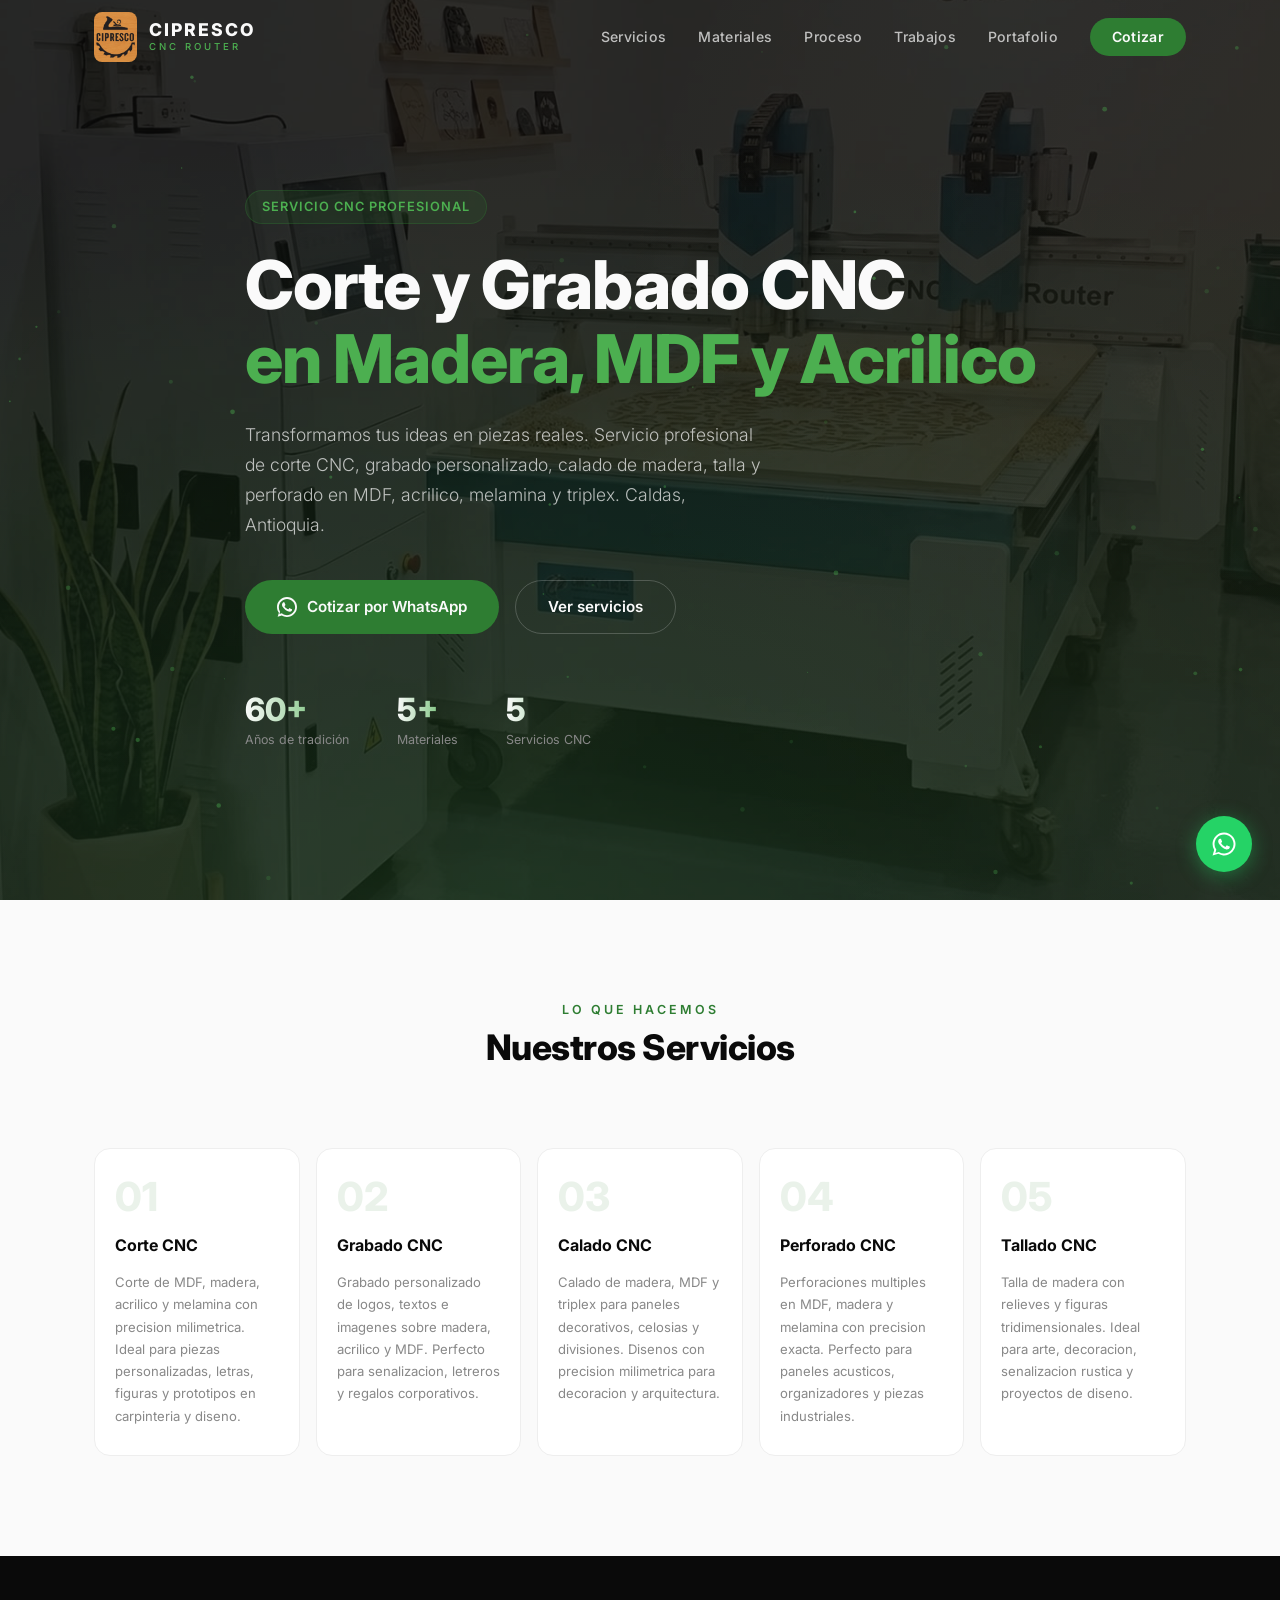
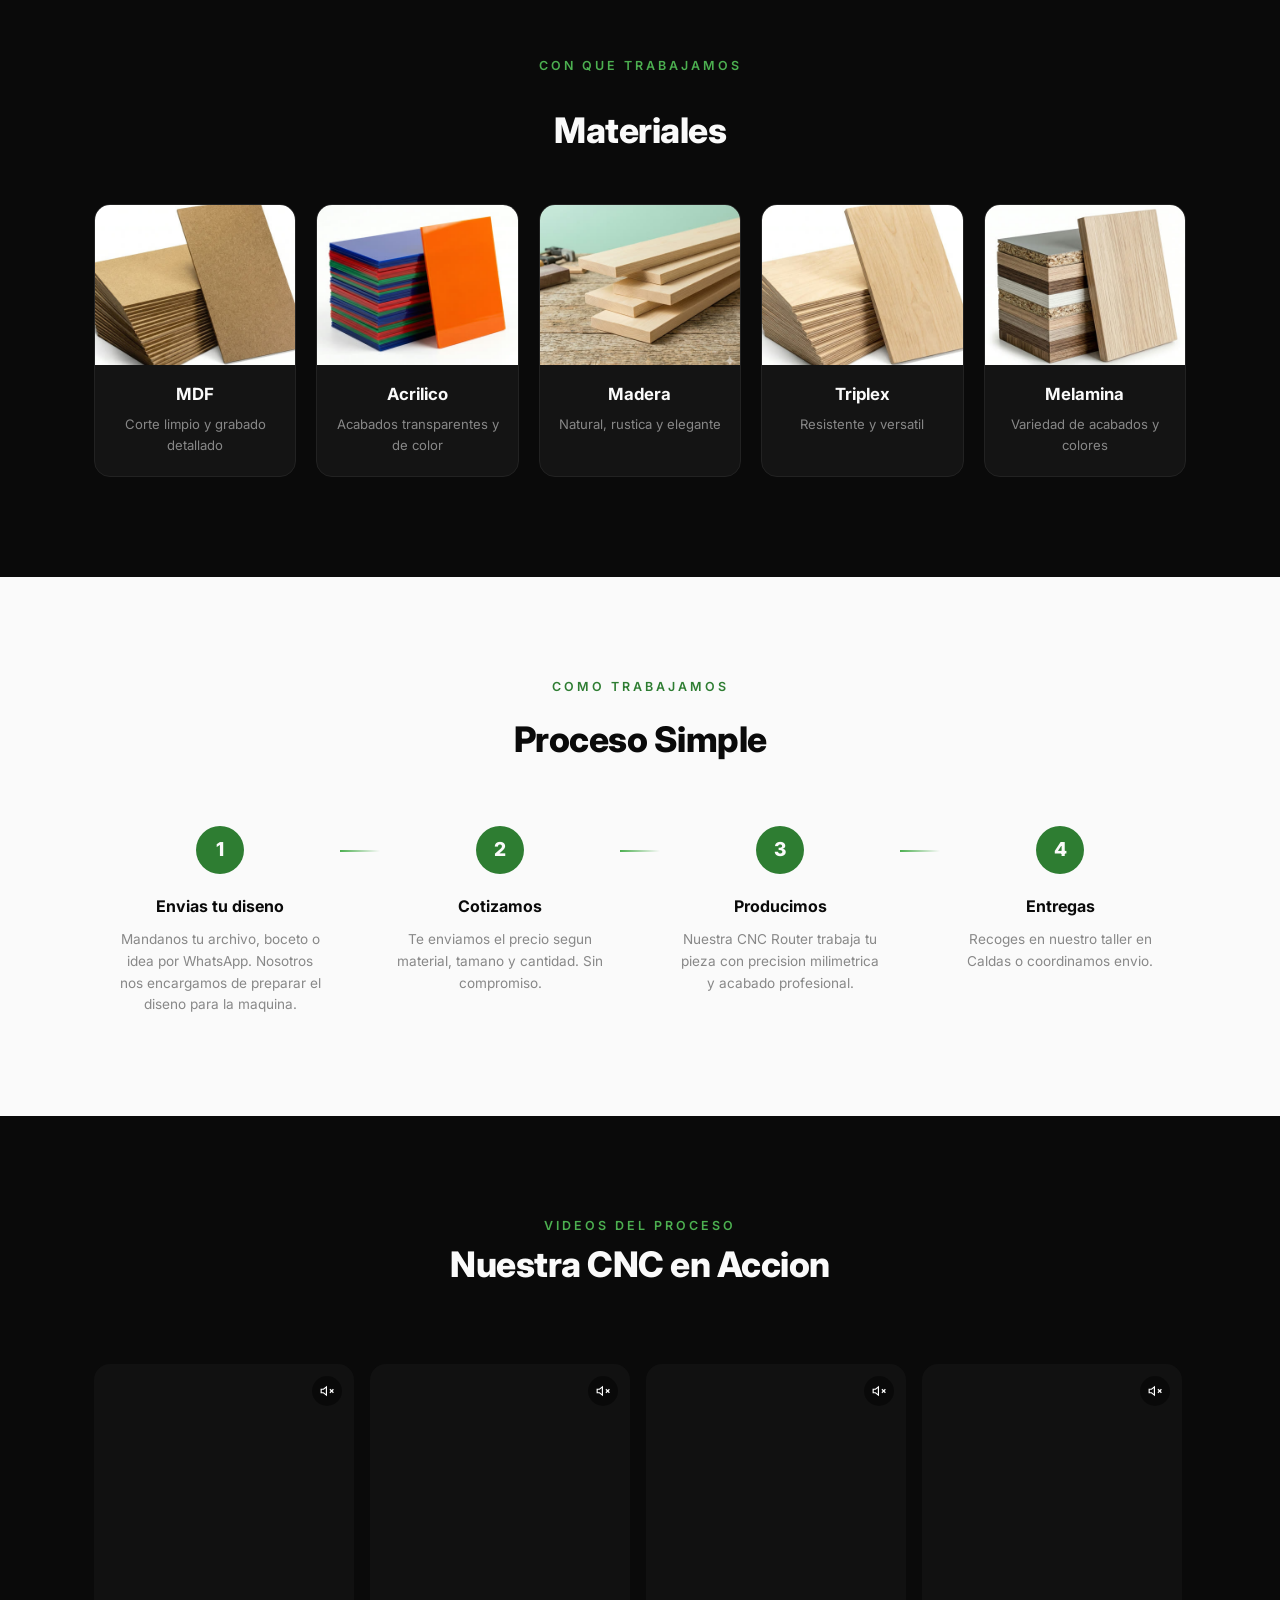
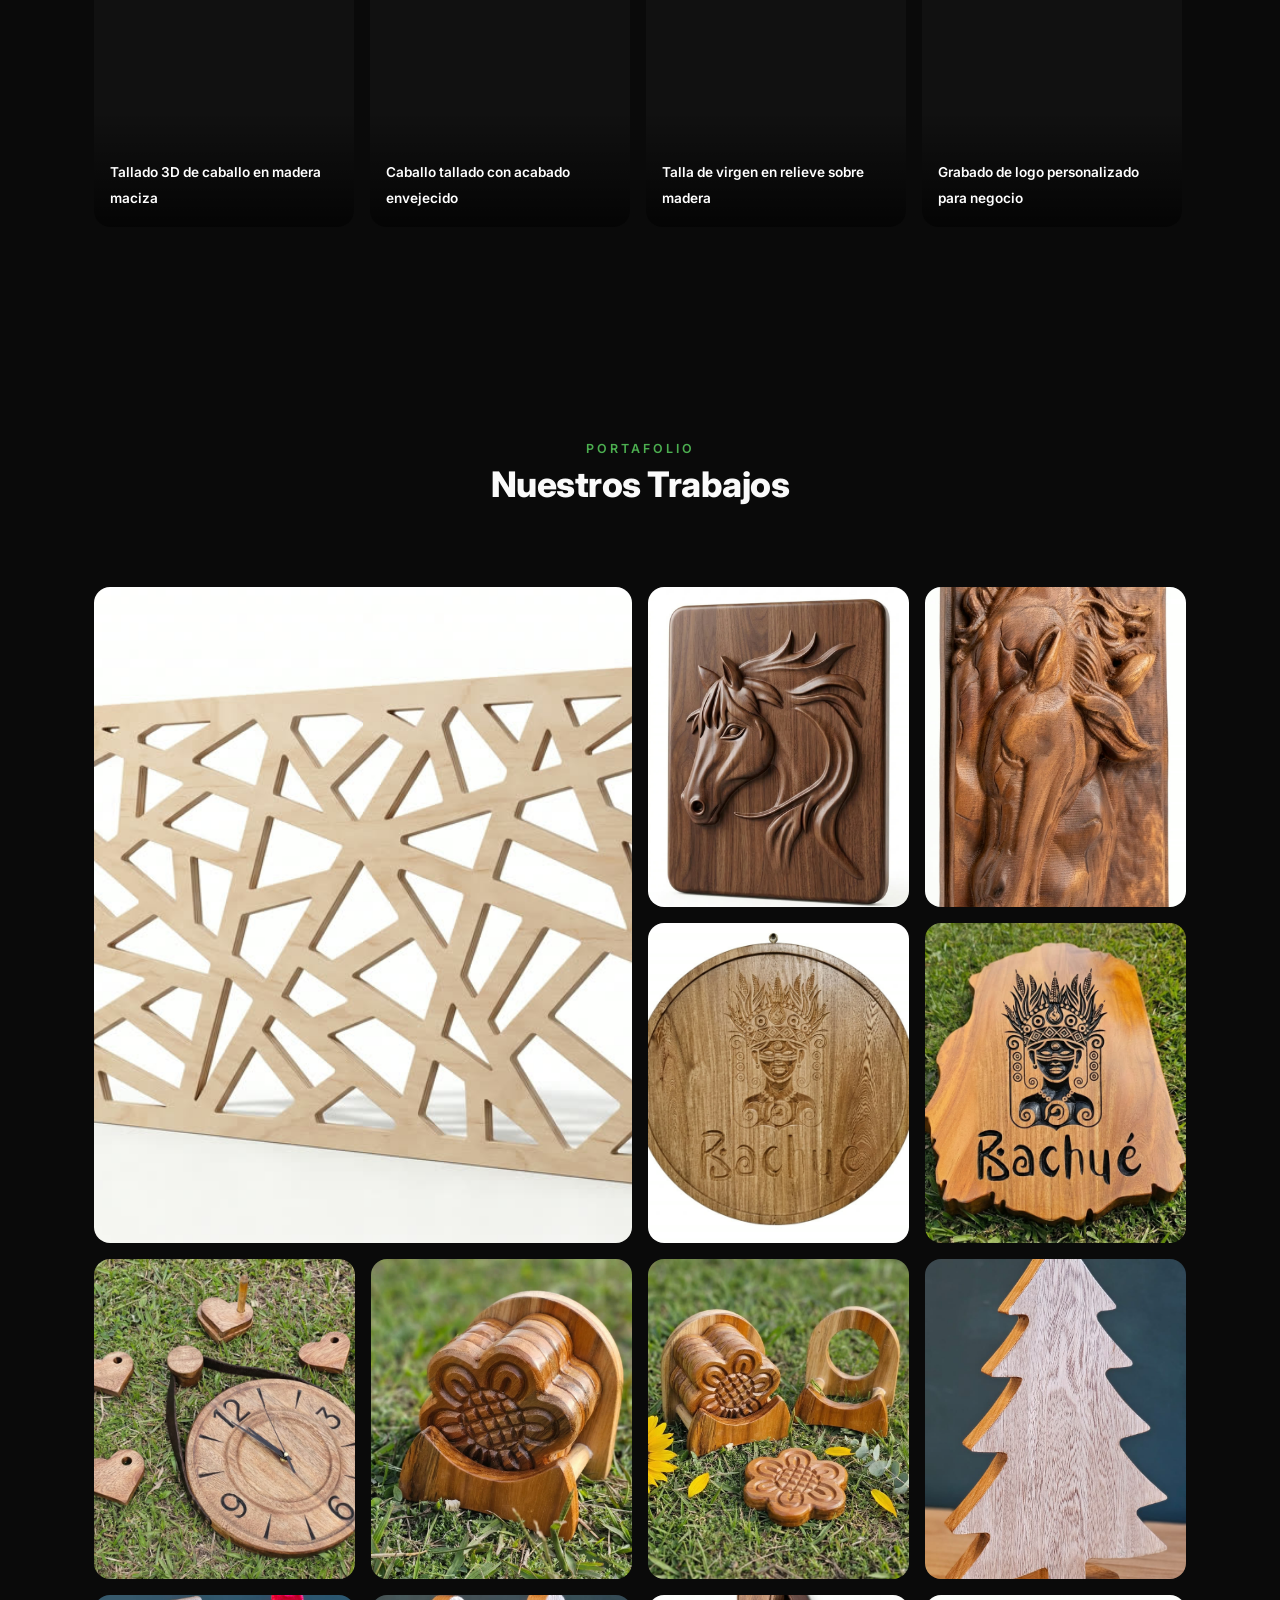
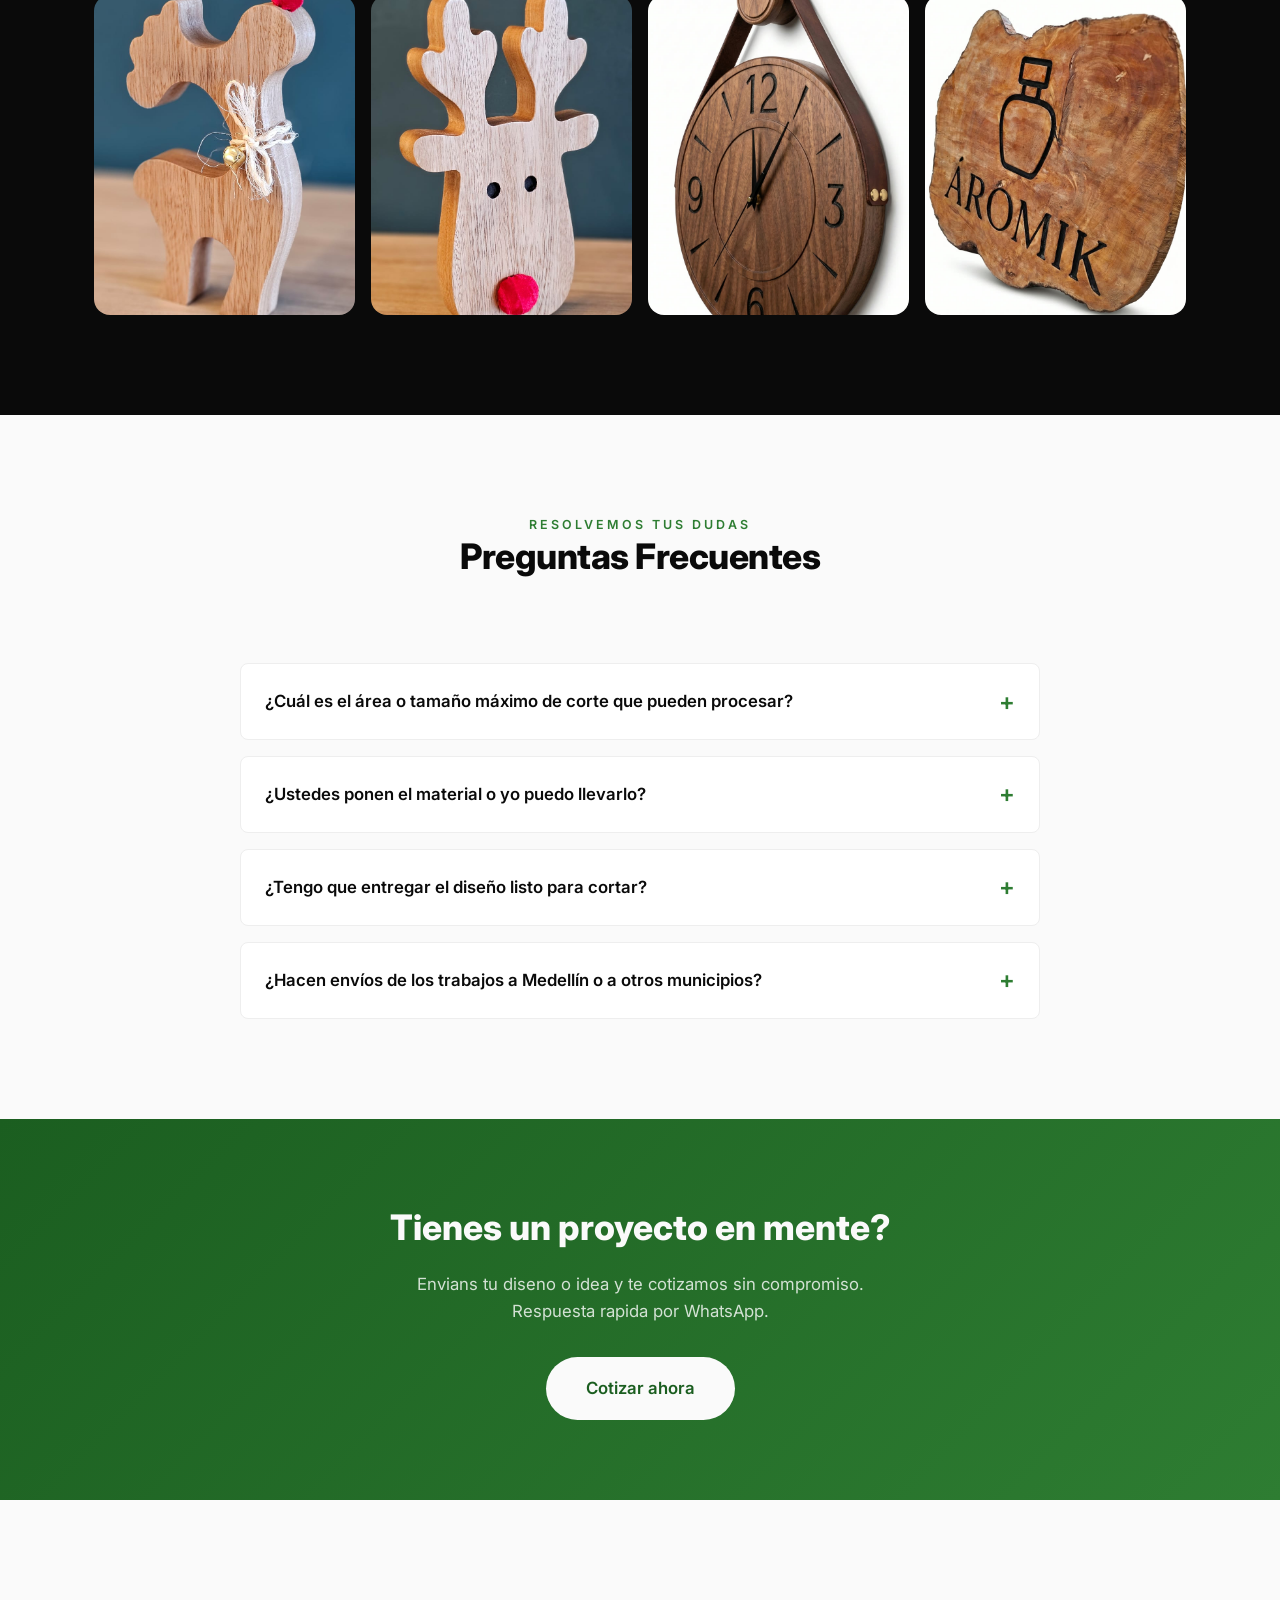
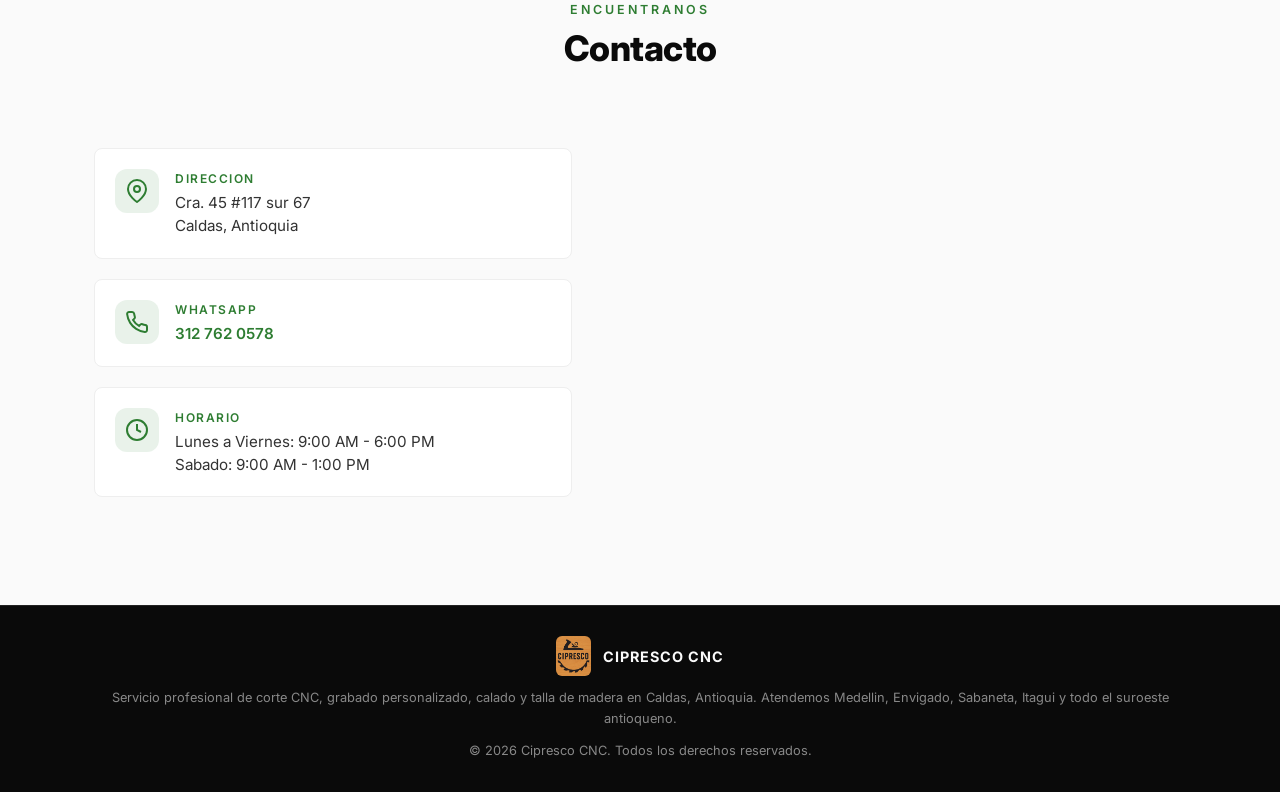
==== index.html @ f4527770 "@ fix(analytics): detectar fuente de trafico en navegadores in-app y trackear CTAs Detecta WhatsApp," ====
<!DOCTYPE html>
<html lang="es">
<head>
    <!-- Google tag (gtag.js) -->
    <script async src="https://www.googletagmanager.com/gtag/js?id=G-3REV3YFL1T"></script>
    <script>
      window.dataLayer = window.dataLayer || [];
      function gtag(){dataLayer.push(arguments);}
      gtag('js', new Date());
      var _gc = {};
      var _ua = navigator.userAgent;
      var _ref = document.referrer.toLowerCase();
      if (!_ref || _ref.indexOf('ciprescocnc.com') !== -1) {
        if (/WhatsApp/i.test(_ua)) { _gc.campaign_source = 'whatsapp'; _gc.campaign_medium = 'social'; }
        else if (/Instagram/i.test(_ua)) { _gc.campaign_source = 'instagram'; _gc.campaign_medium = 'social'; }
        else if (/FBAN|FBAV/i.test(_ua)) { _gc.campaign_source = 'facebook'; _gc.campaign_medium = 'social'; }
      }
      gtag('config', 'G-3REV3YFL1T', _gc);
    </script>
    <meta charset="UTF-8">
    <meta name="viewport" content="width=device-width, initial-scale=1.0, viewport-fit=cover">
    <meta name="apple-mobile-web-app-capable" content="yes">
    <meta name="mobile-web-app-capable" content="yes">
    <meta name="theme-color" content="#0a0a0a">
    <title>Corte y Grabado CNC en Caldas y Medellin | Calado de Madera, MDF, Acrilico y Melamina | Cipresco CNC</title>
    <meta name="description" content="Especialistas en corte CNC, grabado personalizado, calado y talla de madera en Caldas y Medellin. Trabajamos MDF, acrilico, melamina y triplex con precision. Atendemos Envigado, Sabaneta, Itagui, Amaga y todo el suroeste antioqueno. Cotiza gratis por WhatsApp.">
    <meta name="keywords" content="corte CNC, grabado CNC, grabado personalizado, tallado CNC, talla de madera, calado CNC, calado de madera, corte madera, corte acrilico, corte MDF, corte melamina, diseno CNC, CNC router, corte laser, maquila CNC, carpinteria CNC, paneles decorativos, senalizacion en madera, letreros en madera, Caldas Antioquia, Medellin, Envigado, Sabaneta, Itagui, Amaga, Jerico, Jardin, Bolombolo, suroeste antioqueno">
    <meta name="robots" content="index, follow">
    <meta name="author" content="Cipresco CNC">
    <meta name="geo.region" content="CO-ANT">
    <meta name="geo.placename" content="Caldas, Antioquia, Colombia">
    <link rel="canonical" href="https://ciprescocnc.com/">

    <!-- Open Graph (WhatsApp, Facebook, Instagram) -->
    <meta property="og:type" content="website">
    <meta property="og:title" content="Cipresco CNC - Corte y Grabado CNC Profesional">
    <meta property="og:description" content="Corte, grabado, tallado y calado CNC en MDF, acrilico, madera y melamina. Caldas, Antioquia. Atendemos Medellin y todo el suroeste. Cotiza gratis.">
    <meta property="og:url" content="https://ciprescocnc.com/">
    <meta property="og:image" content="https://ciprescocnc.com/Fotos/og-preview.jpg">
    <meta property="og:image:width" content="1200">
    <meta property="og:image:height" content="630">
    <meta property="og:locale" content="es_CO">
    <meta property="og:site_name" content="Cipresco CNC">

    <!-- Twitter Card -->
    <meta name="twitter:card" content="summary_large_image">
    <meta name="twitter:title" content="Cipresco CNC - Corte y Grabado CNC Profesional">
    <meta name="twitter:description" content="Corte, grabado, tallado y calado CNC en MDF, acrilico, madera y melamina. Caldas, Antioquia.">
    <meta name="twitter:image" content="https://ciprescocnc.com/Fotos/og-preview.jpg">

    <!-- Schema.org - Negocio Local -->
    <script type="application/ld+json">
    {
      "@context": "https://schema.org",
      "@type": "LocalBusiness",
      "name": "Cipresco CNC",
      "description": "Servicio profesional de corte y grabado CNC en MDF, acrilico, madera, melamina y triplex. Caldas, Antioquia.",
      "url": "https://ciprescocnc.com/",
      "telephone": "+573127620578",
      "image": "https://ciprescocnc.com/Fotos/logo.jpg",
      "address": {
        "@type": "PostalAddress",
        "streetAddress": "Cra. 45 #117 sur 67",
        "addressLocality": "Caldas",
        "addressRegion": "Antioquia",
        "postalCode": "050440",
        "addressCountry": "CO"
      },
      "geo": {
        "@type": "GeoCoordinates",
        "latitude": 6.0873,
        "longitude": -75.6361
      },
      "openingHoursSpecification": [
        {
          "@type": "OpeningHoursSpecification",
          "dayOfWeek": ["Monday", "Tuesday", "Wednesday", "Thursday", "Friday"],
          "opens": "09:00",
          "closes": "18:00"
        },
        {
          "@type": "OpeningHoursSpecification",
          "dayOfWeek": ["Saturday"],
          "opens": "09:00",
          "closes": "13:00"
        }
      ],
      "areaServed": [
        "Caldas", "Medellin", "Amaga", "Jerico", "Jardin", "Bolombolo", "Suroeste Antioqueno"
      ],
      "priceRange": "$$",
      "sameAs": ["https://share.google/88UZ0vX2tTJxME3i6"]
    }
    </script>

    <!-- Schema.org - Videos (Google Video Search) -->
    <script type="application/ld+json">
    {
      "@context": "https://schema.org",
      "@type": "ItemList",
      "itemListElement": [
        {
          "@type": "VideoObject",
          "position": 1,
          "name": "Tallado 3D de caballo en madera maciza con CNC",
          "description": "Proceso de tallado 3D de figura de caballo en madera maciza con router CNC. Servicio profesional de tallado artistico en Caldas, Antioquia.",
          "contentUrl": "https://ciprescocnc.com/videos/tallado-caballo-3d-madera.mp4",
          "thumbnailUrl": "https://ciprescocnc.com/Fotos/og-preview.jpg",
          "uploadDate": "2026-05-10",
          "duration": "PT0M54S"
        },
        {
          "@type": "VideoObject",
          "position": 2,
          "name": "Caballo tallado CNC con acabado envejecido en madera",
          "description": "Tallado CNC de caballo con acabado envejecido artesanal sobre madera. Talla de figuras decorativas en Caldas y Medellin.",
          "contentUrl": "https://ciprescocnc.com/videos/tallado-caballo-envejecido-madera.mp4",
          "thumbnailUrl": "https://ciprescocnc.com/Fotos/og-preview.jpg",
          "uploadDate": "2026-05-10",
          "duration": "PT0M35S"
        },
        {
          "@type": "VideoObject",
          "position": 3,
          "name": "Talla de virgen en relieve sobre madera con CNC",
          "description": "Talla en relieve de imagen de virgen sobre madera maciza con precision CNC. Arte religioso tallado en Caldas, Antioquia.",
          "contentUrl": "https://ciprescocnc.com/videos/tallado-virgen-relieve-madera.mp4",
          "thumbnailUrl": "https://ciprescocnc.com/Fotos/og-preview.jpg",
          "uploadDate": "2026-05-10",
          "duration": "PT0M51S"
        },
        {
          "@type": "VideoObject",
          "position": 4,
          "name": "Grabado CNC de logo personalizado sobre madera",
          "description": "Grabado CNC de logo personalizado sobre madera para negocio. Letreros y senalizacion comercial en Medellin y Caldas.",
          "contentUrl": "https://ciprescocnc.com/videos/grabado-logo-personalizado-madera.mp4",
          "thumbnailUrl": "https://ciprescocnc.com/Fotos/og-preview.jpg",
          "uploadDate": "2026-05-10",
          "duration": "PT0M51S"
        },
        {
          "@type": "VideoObject",
          "position": 5,
          "name": "Grabado CNC de letrero para senalizacion en madera",
          "description": "Proceso de grabado CNC de letrero para senalizacion comercial en madera. Servicio de letreros personalizados en Caldas, Antioquia.",
          "contentUrl": "https://ciprescocnc.com/videos/grabado-letrero-senalizacion-madera.mp4",
          "thumbnailUrl": "https://ciprescocnc.com/Fotos/og-preview.jpg",
          "uploadDate": "2026-05-10",
          "duration": "PT0M35S"
        }
      ]
    }
    </script>

    <!-- Schema.org - Preguntas Frecuentes (Rich Snippets) -->
    <script type="application/ld+json">
    {
      "@context": "https://schema.org",
      "@type": "FAQPage",
      "mainEntity": [
        {
          "@type": "Question",
          "name": "¿Cuál es el área o tamaño máximo de corte que pueden procesar?",
          "acceptedAnswer": {
            "@type": "Answer",
            "text": "Nuestra máquina Ruteadora CNC (Modelo RX-1325) tiene un área de trabajo útil de 1.30m x 2.50m (y 20cm de altura en el eje Z), lo que nos permite procesar láminas completas en formato estándar comercial y fabricar desde pequeñas piezas detalladas hasta grandes paneles decorativos."
          }
        },
        {
          "@type": "Question",
          "name": "¿Ustedes ponen el material o yo puedo llevarlo?",
          "acceptedAnswer": {
            "@type": "Answer",
            "text": "Trabajamos de ambas formas. Podemos cotizarte el proyecto con los materiales incluidos (MDF, madera maciza, acrílico, etc.), o si lo prefieres, puedes traer tu propio material a nuestro taller en Caldas y nosotros te cobramos únicamente por el servicio de corte (maquila) y diseño."
          }
        },
        {
          "@type": "Question",
          "name": "¿Tengo que entregar el diseño listo para cortar?",
          "acceptedAnswer": {
            "@type": "Answer",
            "text": "No es indispensable. Si tienes tu diseño en formato vectorizado (como .DXF, .AI o .EPS) pasamos al corte más rápido. Pero si solo tienes una idea, un dibujo a mano, una foto de Pinterest o las medidas, nuestro equipo se encarga de vectorizar y adaptar el diseño para la máquina CNC."
          }
        },
        {
          "@type": "Question",
          "name": "¿Hacen envíos de los trabajos a Medellín o a otros municipios?",
          "acceptedAnswer": {
            "@type": "Answer",
            "text": "¡Sí! Nuestro taller principal está en Caldas, Antioquia, pero realizamos envíos seguros y despachos de todos nuestros trabajos a Medellín, Envigado, Sabaneta, Itagüí, La Estrella y hacia todo el Suroeste Antioqueño (Amagá, Jericó, Jardín, Titiribí)."
          }
        }
      ]
    }
    </script>

    <link rel="icon" type="image/jpeg" href="Fotos/logo.jpg">
    <link rel="apple-touch-icon" href="Fotos/logo.jpg">

    <link rel="stylesheet" href="css/styles.css">
    <link rel="preconnect" href="https://fonts.googleapis.com">
    <link href="https://fonts.googleapis.com/css2?family=Inter:wght@300;400;500;600;700;800&display=swap" rel="stylesheet">
</head>
<body>

    <!-- Header -->
    <header class="header" id="header">
        <div class="container header-inner">
            <a href="#" class="logo">
                <img src="Fotos/logo.jpg" alt="Cipresco Logo" class="logo-img">
                <div class="logo-text">
                    <span class="logo-name">CIPRESCO</span>
                    <span class="logo-sub">CNC ROUTER</span>
                </div>
            </a>
            <nav class="nav" id="nav">
                <a href="#servicios">Servicios</a>
                <a href="#materiales">Materiales</a>
                <a href="#proceso">Proceso</a>
                <a href="#galeria">Trabajos</a>
                <a href="portafolio.html">Portafolio</a>
                <a href="#contacto" class="nav-cta">Cotizar</a>
            </nav>
            <button class="nav-toggle" id="navToggle" aria-label="Menu">
                <span></span>
                <span></span>
                <span></span>
            </button>
        </div>
    </header>

    <!-- Hero -->
    <section class="hero">
        <div class="hero-bg"></div>
        <canvas id="particles" class="hero-particles"></canvas>
        <div class="hero-cnc-bg">
            <img src="Fotos/fondo-pagina.jpg" alt="" aria-hidden="true">
        </div>
        <div class="container hero-content">
            <span class="hero-badge">Servicio CNC Profesional</span>
            <h1>Corte y Grabado CNC<br><span class="text-accent">en Madera, MDF y Acrilico</span></h1>
            <p>Transformamos tus ideas en piezas reales. Servicio profesional de corte CNC, grabado personalizado, calado de madera, talla y perforado en MDF, acrilico, melamina y triplex. Caldas, Antioquia.</p>
            <div class="hero-actions">
                <a href="https://wa.me/573127620578?text=Hola%2C%20quiero%20cotizar%20un%20trabajo%20de%20CNC" class="btn btn-primary" target="_blank" rel="noopener">
                    <svg width="20" height="20" viewBox="0 0 24 24" fill="currentColor"><path d="M17.472 14.382c-.297-.149-1.758-.867-2.03-.967-.273-.099-.471-.148-.67.15-.197.297-.767.966-.94 1.164-.173.199-.347.223-.644.075-.297-.15-1.255-.463-2.39-1.475-.883-.788-1.48-1.761-1.653-2.059-.173-.297-.018-.458.13-.606.134-.133.298-.347.446-.52.149-.174.198-.298.298-.497.099-.198.05-.371-.025-.52-.075-.149-.669-1.612-.916-2.207-.242-.579-.487-.5-.669-.51-.173-.008-.371-.01-.57-.01-.198 0-.52.074-.792.372-.272.297-1.04 1.016-1.04 2.479 0 1.462 1.065 2.875 1.213 3.074.149.198 2.096 3.2 5.077 4.487.709.306 1.262.489 1.694.625.712.227 1.36.195 1.871.118.571-.085 1.758-.719 2.006-1.413.248-.694.248-1.289.173-1.413-.074-.124-.272-.198-.57-.347z"/><path d="M12 0C5.373 0 0 5.373 0 12c0 2.625.846 5.059 2.284 7.034L.789 23.789l4.89-1.467A11.95 11.95 0 0012 24c6.627 0 12-5.373 12-12S18.627 0 12 0zm0 21.75c-2.156 0-4.154-.684-5.789-1.846l-.414-.278-2.903.871.819-2.828-.305-.442A9.71 9.71 0 012.25 12c0-5.385 4.365-9.75 9.75-9.75s9.75 4.365 9.75 9.75-4.365 9.75-9.75 9.75z"/></svg>
                    Cotizar por WhatsApp
                </a>
                <a href="#servicios" class="btn btn-outline">Ver servicios</a>
            </div>
            <div class="hero-stats">
                <div class="stat">
                    <span class="stat-number">60+</span>
                    <span class="stat-label">Años de tradición</span>
                </div>
                <div class="stat">
                    <span class="stat-number">5+</span>
                    <span class="stat-label">Materiales</span>
                </div>
                <div class="stat">
                    <span class="stat-number">5</span>
                    <span class="stat-label">Servicios CNC</span>
                </div>
            </div>
        </div>
    </section>

    <!-- Servicios -->
    <section id="servicios" class="section">
        <div class="container">
            <span class="section-label">Lo que hacemos</span>
            <h2 class="section-title">Nuestros Servicios</h2>
            <div class="services-grid">
                <div class="service-card">
                    <div class="service-number">01</div>
                    <h3>Corte CNC</h3>
                    <p>Corte de MDF, madera, acrilico y melamina con precision milimetrica. Ideal para piezas personalizadas, letras, figuras y prototipos en carpinteria y diseno.</p>
                    <div class="service-line"></div>
                </div>
                <div class="service-card">
                    <div class="service-number">02</div>
                    <h3>Grabado CNC</h3>
                    <p>Grabado personalizado de logos, textos e imagenes sobre madera, acrilico y MDF. Perfecto para senalizacion, letreros y regalos corporativos.</p>
                    <div class="service-line"></div>
                </div>
                <div class="service-card">
                    <div class="service-number">03</div>
                    <h3>Calado CNC</h3>
                    <p>Calado de madera, MDF y triplex para paneles decorativos, celosias y divisiones. Disenos con precision milimetrica para decoracion y arquitectura.</p>
                    <div class="service-line"></div>
                </div>
                <div class="service-card">
                    <div class="service-number">04</div>
                    <h3>Perforado CNC</h3>
                    <p>Perforaciones multiples en MDF, madera y melamina con precision exacta. Perfecto para paneles acusticos, organizadores y piezas industriales.</p>
                    <div class="service-line"></div>
                </div>
                <div class="service-card">
                    <div class="service-number">05</div>
                    <h3>Tallado CNC</h3>
                    <p>Talla de madera con relieves y figuras tridimensionales. Ideal para arte, decoracion, senalizacion rustica y proyectos de diseno.</p>
                    <div class="service-line"></div>
                </div>
            </div>
        </div>
    </section>

    <!-- Materiales -->
    <section id="materiales" class="section section-dark">
        <div class="container">
            <span class="section-label section-label-light">Con que trabajamos</span>
            <h2 class="section-title section-title-light">Materiales</h2>
            <div class="materials-grid">
                <div class="material-card">
                    <div class="material-img">
                        <img src="Fotos/mdf.jpg" alt="Corte CNC en MDF para diseno y decoracion" loading="lazy">
                    </div>
                    <h3>MDF</h3>
                    <p>Corte limpio y grabado detallado</p>
                </div>
                <div class="material-card">
                    <div class="material-img">
                        <img src="Fotos/acrilico.jpg" alt="Corte y grabado CNC en acrilico transparente" loading="lazy">
                    </div>
                    <h3>Acrilico</h3>
                    <p>Acabados transparentes y de color</p>
                </div>
                <div class="material-card">
                    <div class="material-img">
                        <img src="Fotos/madera.jpg" alt="Talla y calado de madera con CNC router" loading="lazy">
                    </div>
                    <h3>Madera</h3>
                    <p>Natural, rustica y elegante</p>
                </div>
                <div class="material-card">
                    <div class="material-img">
                        <img src="Fotos/tripex.jpg" alt="Corte CNC en triplex resistente y versatil" loading="lazy">
                    </div>
                    <h3>Triplex</h3>
                    <p>Resistente y versatil</p>
                </div>
                <div class="material-card">
                    <div class="material-img">
                        <img src="Fotos/melamina.jpg" alt="Corte de melamina CNC con acabados profesionales" loading="lazy">
                    </div>
                    <h3>Melamina</h3>
                    <p>Variedad de acabados y colores</p>
                </div>
            </div>
        </div>
    </section>

    <!-- Proceso -->
    <section id="proceso" class="section">
        <div class="container">
            <span class="section-label">Como trabajamos</span>
            <h2 class="section-title">Proceso Simple</h2>
            <div class="process-grid">
                <div class="process-step">
                    <div class="process-number">1</div>
                    <h3>Envias tu diseno</h3>
                    <p>Mandanos tu archivo, boceto o idea por WhatsApp. Nosotros nos encargamos de preparar el diseno para la maquina.</p>
                </div>
                <div class="process-connector"></div>
                <div class="process-step">
                    <div class="process-number">2</div>
                    <h3>Cotizamos</h3>
                    <p>Te enviamos el precio segun material, tamano y cantidad. Sin compromiso.</p>
                </div>
                <div class="process-connector"></div>
                <div class="process-step">
                    <div class="process-number">3</div>
                    <h3>Producimos</h3>
                    <p>Nuestra CNC Router trabaja tu pieza con precision milimetrica y acabado profesional.</p>
                </div>
                <div class="process-connector"></div>
                <div class="process-step">
                    <div class="process-number">4</div>
                    <h3>Entregas</h3>
                    <p>Recoges en nuestro taller en Caldas o coordinamos envio.</p>
                </div>
            </div>
        </div>
    </section>

    <!-- Videos CNC en Accion -->
    <section id="en-accion" class="section section-dark">
        <div class="container">
            <span class="section-label section-label-light">Videos del proceso</span>
            <h2 class="section-title section-title-light">Nuestra CNC en Accion</h2>
            <div class="reels-scroll">
                <div class="reel-card">
                    <video src="videos/tallado-caballo-3d-madera.mp4" muted playsinline loop preload="metadata"></video>
                    <div class="reel-overlay">
                        <span class="reel-label">Tallado 3D de caballo en madera maciza</span>
                    </div>
                    <div class="reel-mute-icon" aria-hidden="true">
                        <svg width="14" height="14" viewBox="0 0 24 24" fill="none" stroke="#fff" stroke-width="2"><path d="M11 5L6 9H2v6h4l5 4V5z"/><line x1="23" y1="9" x2="17" y2="15"/><line x1="17" y1="9" x2="23" y2="15"/></svg>
                    </div>
                </div>
                <div class="reel-card">
                    <video src="videos/tallado-caballo-envejecido-madera.mp4" muted playsinline loop preload="metadata"></video>
                    <div class="reel-overlay">
                        <span class="reel-label">Caballo tallado con acabado envejecido</span>
                    </div>
                    <div class="reel-mute-icon" aria-hidden="true">
                        <svg width="14" height="14" viewBox="0 0 24 24" fill="none" stroke="#fff" stroke-width="2"><path d="M11 5L6 9H2v6h4l5 4V5z"/><line x1="23" y1="9" x2="17" y2="15"/><line x1="17" y1="9" x2="23" y2="15"/></svg>
                    </div>
                </div>
                <div class="reel-card">
                    <video src="videos/tallado-virgen-relieve-madera.mp4" muted playsinline loop preload="metadata"></video>
                    <div class="reel-overlay">
                        <span class="reel-label">Talla de virgen en relieve sobre madera</span>
                    </div>
                    <div class="reel-mute-icon" aria-hidden="true">
                        <svg width="14" height="14" viewBox="0 0 24 24" fill="none" stroke="#fff" stroke-width="2"><path d="M11 5L6 9H2v6h4l5 4V5z"/><line x1="23" y1="9" x2="17" y2="15"/><line x1="17" y1="9" x2="23" y2="15"/></svg>
                    </div>
                </div>
                <div class="reel-card">
                    <video src="videos/grabado-logo-personalizado-madera.mp4" muted playsinline loop preload="metadata"></video>
                    <div class="reel-overlay">
                        <span class="reel-label">Grabado de logo personalizado para negocio</span>
                    </div>
                    <div class="reel-mute-icon" aria-hidden="true">
                        <svg width="14" height="14" viewBox="0 0 24 24" fill="none" stroke="#fff" stroke-width="2"><path d="M11 5L6 9H2v6h4l5 4V5z"/><line x1="23" y1="9" x2="17" y2="15"/><line x1="17" y1="9" x2="23" y2="15"/></svg>
                    </div>
                </div>
                <div class="reel-card">
                    <video src="videos/grabado-letrero-senalizacion-madera.mp4" muted playsinline loop preload="metadata"></video>
                    <div class="reel-overlay">
                        <span class="reel-label">Letrero grabado para senalizacion comercial</span>
                    </div>
                    <div class="reel-mute-icon" aria-hidden="true">
                        <svg width="14" height="14" viewBox="0 0 24 24" fill="none" stroke="#fff" stroke-width="2"><path d="M11 5L6 9H2v6h4l5 4V5z"/><line x1="23" y1="9" x2="17" y2="15"/><line x1="17" y1="9" x2="23" y2="15"/></svg>
                    </div>
                </div>
            </div>
        </div>
    </section>

    <!-- Galeria -->
    <section id="galeria" class="section section-dark">
        <div class="container">
            <span class="section-label section-label-light">Portafolio</span>
            <h2 class="section-title section-title-light">Nuestros Trabajos</h2>
            <div class="gallery-grid">
                <div class="gallery-item gallery-large">
                    <img src="Fotos/trabajos/1.jpg" alt="Panel decorativo calado en madera con cortes CNC para interiores en Medellin y Caldas" loading="lazy">
                    <div class="gallery-overlay">
                        <span>Panel decorativo calado</span>
                    </div>
                </div>
                <div class="gallery-item">
                    <img src="Fotos/trabajos/2.jpg" alt="Tallado en relieve 3D de caballo sobre madera en Caldas Antioquia" loading="lazy">
                    <div class="gallery-overlay">
                        <span>Tallado en relieve</span>
                    </div>
                </div>
                <div class="gallery-item">
                    <img src="Fotos/trabajos/3.jpg" alt="Talla artistica de caballo en madera fina con router CNC en Medellin" loading="lazy">
                    <div class="gallery-overlay">
                        <span>Tallado artistico</span>
                    </div>
                </div>
                <div class="gallery-item">
                    <img src="Fotos/trabajos/4.jpg" alt="Grabado CNC personalizado de Bachue sobre tabla redonda decorativa" loading="lazy">
                    <div class="gallery-overlay">
                        <span>Grabado sobre madera</span>
                    </div>
                </div>
                <div class="gallery-item">
                    <img src="Fotos/trabajos/5.jpg" alt="Grabado CNC en madera rustica Bachue artesanal en Caldas" loading="lazy">
                    <div class="gallery-overlay">
                        <span>Grabado rustico personalizado</span>
                    </div>
                </div>
                <div class="gallery-item">
                    <img src="Fotos/trabajos/6.jpg" alt="Reloj de pared y corazones tallados en madera para decoracion Envigado" loading="lazy">
                    <div class="gallery-overlay">
                        <span>Reloj y piezas decorativas</span>
                    </div>
                </div>
                <div class="gallery-item">
                    <img src="Fotos/trabajos/7.jpg" alt="Caja de madera tallada artesanal en forma de corazon con CNC Sabaneta" loading="lazy">
                    <div class="gallery-overlay">
                        <span>Caja tallada artesanal</span>
                    </div>
                </div>
                <div class="gallery-item">
                    <img src="Fotos/trabajos/8.jpg" alt="Piezas decorativas talladas con precision CNC en madera para Medellin" loading="lazy">
                    <div class="gallery-overlay">
                        <span>Piezas talladas decorativas</span>
                    </div>
                </div>
                <div class="gallery-item">
                    <img src="Fotos/trabajos/9.jpeg" alt="Arbol navideno decorativo cortado en MDF con maquina CNC" loading="lazy">
                    <div class="gallery-overlay">
                        <span>Arbol navideno en madera</span>
                    </div>
                </div>
                <div class="gallery-item">
                    <img src="Fotos/trabajos/10.jpeg" alt="Reno navideno decorativo corte CNC exacto en madera MDF" loading="lazy">
                    <div class="gallery-overlay">
                        <span>Reno navideno decorativo</span>
                    </div>
                </div>
                <div class="gallery-item">
                    <img src="Fotos/trabajos/11.jpeg" alt="Figura de cara de reno para navidad calada en madera corte CNC" loading="lazy">
                    <div class="gallery-overlay">
                        <span>Figura navidena en madera</span>
                    </div>
                </div>
                <div class="gallery-item">
                    <img src="Fotos/trabajos/12.jpg" alt="Diseno de reloj de pared en madera calada con correa de cuero Caldas" loading="lazy">
                    <div class="gallery-overlay">
                        <span>Reloj de pared en madera</span>
                    </div>
                </div>
                <div class="gallery-item">
                    <img src="Fotos/trabajos/13.jpg" alt="Letrero comercial grabado en madera rustica para marca Aromik Medellin" loading="lazy">
                    <div class="gallery-overlay">
                        <span>Letrero grabado personalizado</span>
                    </div>
                </div>
            </div>
        </div>
    </section>

    <!-- FAQ -->
    <section id="faq" class="section">
        <div class="container">
            <span class="section-label">Resolvemos tus dudas</span>
            <h2 class="section-title">Preguntas Frecuentes</h2>
            <div class="faq-accordion">
                <details class="faq-item">
                    <summary class="faq-question">¿Cuál es el área o tamaño máximo de corte que pueden procesar?</summary>
                    <div class="faq-answer">
                        <p>Nuestra máquina Ruteadora CNC (Modelo RX-1325) tiene un área de trabajo útil de <strong>1.30m x 2.50m</strong> (y 20cm de altura en el eje Z), lo que nos permite procesar láminas completas en formato estándar comercial y fabricar desde pequeñas piezas detalladas hasta grandes paneles decorativos.</p>
                    </div>
                </details>
                <details class="faq-item">
                    <summary class="faq-question">¿Ustedes ponen el material o yo puedo llevarlo?</summary>
                    <div class="faq-answer">
                        <p>Trabajamos de ambas formas. Podemos cotizarte el proyecto con los materiales incluidos (MDF, madera maciza, acrílico, etc.), o si lo prefieres, puedes traer tu propio material a nuestro taller en Caldas y nosotros te cobramos únicamente por el servicio de <strong>corte (maquila) y diseño</strong>.</p>
                    </div>
                </details>
                <details class="faq-item">
                    <summary class="faq-question">¿Tengo que entregar el diseño listo para cortar?</summary>
                    <div class="faq-answer">
                        <p>No es indispensable. Si tienes tu diseño en formato vectorizado (como .DXF, .AI o .EPS) pasamos al corte más rápido. Pero si solo tienes <strong>una idea, un dibujo a mano, una foto de Pinterest o las medidas</strong>, nuestro equipo se encarga de vectorizar y adaptar el diseño para la máquina CNC.</p>
                    </div>
                </details>
                <details class="faq-item">
                    <summary class="faq-question">¿Hacen envíos de los trabajos a Medellín o a otros municipios?</summary>
                    <div class="faq-answer">
                        <p>¡Sí! Nuestro taller principal está en <strong>Caldas, Antioquia</strong>, pero realizamos envíos seguros y despachos de todos nuestros trabajos a Medellín, Envigado, Sabaneta, Itagüí, La Estrella y hacia todo el Suroeste Antioqueño (Amagá, Jericó, Jardín, Titiribí).</p>
                    </div>
                </details>
            </div>
        </div>
    </section>

    <!-- CTA -->
    <section class="cta-section">
        <div class="container cta-content">
            <h2>Tienes un proyecto en mente?</h2>
            <p>Envians tu diseno o idea y te cotizamos sin compromiso. Respuesta rapida por WhatsApp.</p>
            <a href="https://wa.me/573127620578?text=Hola%2C%20quiero%20cotizar%20un%20trabajo%20de%20CNC" class="btn btn-primary btn-lg" target="_blank" rel="noopener">
                Cotizar ahora
            </a>
        </div>
    </section>

    <!-- Contacto -->
    <section id="contacto" class="section">
        <div class="container">
            <span class="section-label">Encuentranos</span>
            <h2 class="section-title">Contacto</h2>
            <div class="contact-grid">
                <div class="contact-info">
                    <div class="contact-card">
                        <div class="contact-icon">
                            <svg width="24" height="24" viewBox="0 0 24 24" fill="none" stroke="currentColor" stroke-width="2"><path d="M21 10c0 7-9 13-9 13s-9-6-9-13a9 9 0 0118 0z"/><circle cx="12" cy="10" r="3"/></svg>
                        </div>
                        <div>
                            <span class="contact-label">Direccion</span>
                            <p>Cra. 45 #117 sur 67<br>Caldas, Antioquia</p>
                        </div>
                    </div>
                    <div class="contact-card">
                        <div class="contact-icon">
                            <svg width="24" height="24" viewBox="0 0 24 24" fill="none" stroke="currentColor" stroke-width="2"><path d="M22 16.92v3a2 2 0 01-2.18 2 19.79 19.79 0 01-8.63-3.07 19.5 19.5 0 01-6-6 19.79 19.79 0 01-3.07-8.67A2 2 0 014.11 2h3a2 2 0 012 1.72c.127.96.361 1.903.7 2.81a2 2 0 01-.45 2.11L8.09 9.91a16 16 0 006 6l1.27-1.27a2 2 0 012.11-.45c.907.339 1.85.573 2.81.7A2 2 0 0122 16.92z"/></svg>
                        </div>
                        <div>
                            <span class="contact-label">WhatsApp</span>
                            <p><a href="https://wa.me/573127620578">312 762 0578</a></p>
                        </div>
                    </div>
                    <div class="contact-card">
                        <div class="contact-icon">
                            <svg width="24" height="24" viewBox="0 0 24 24" fill="none" stroke="currentColor" stroke-width="2"><circle cx="12" cy="12" r="10"/><polyline points="12 6 12 12 16 14"/></svg>
                        </div>
                        <div>
                            <span class="contact-label">Horario</span>
                            <p>Lunes a Viernes: 9:00 AM - 6:00 PM<br>Sabado: 9:00 AM - 1:00 PM</p>
                        </div>
                    </div>
                </div>
                <div class="contact-map">
                    <iframe
                        src="https://www.google.com/maps/embed?pb=!1m18!1m12!1m3!1d3966.5!2d-75.6377183!3d6.1019244!2m3!1f0!2f0!3f0!3m2!1i1024!2i768!4f13.1!3m3!1m2!1s0x8e46871fa875c9b5%3A0x576e74f0dde1557e!2sCipresco!5e0!3m2!1ses!2sco!4v1"
                        width="100%"
                        height="100%"
                        style="border:0; border-radius: 16px; min-height: 350px;"
                        allowfullscreen=""
                        loading="lazy"
                        referrerpolicy="no-referrer-when-downgrade"
                        title="Ubicacion Cipresco CNC">
                    </iframe>
                </div>
            </div>
        </div>
    </section>

    <!-- Footer -->
    <footer class="footer">
        <div class="container footer-inner">
            <div class="footer-brand">
                <img src="Fotos/logo.jpg" alt="Cipresco" class="footer-logo">
                <span>CIPRESCO CNC</span>
            </div>
            <p>Servicio profesional de corte CNC, grabado personalizado, calado y talla de madera en Caldas, Antioquia. Atendemos Medellin, Envigado, Sabaneta, Itagui y todo el suroeste antioqueno.</p>
            <p>&copy; 2026 Cipresco CNC. Todos los derechos reservados.</p>
        </div>
    </footer>

    <!-- WhatsApp Floating Button -->
    <a href="https://wa.me/573127620578?text=Hola%2C%20quiero%20cotizar%20un%20trabajo%20de%20CNC" class="whatsapp-float" target="_blank" rel="noopener" aria-label="Contactar por WhatsApp">
        <svg viewBox="0 0 32 32" width="28" height="28" fill="#fff"><path d="M16.01 2.93A13.07 13.07 0 002.93 16a12.94 12.94 0 001.88 6.72L2.93 29.07l6.56-1.81A13.06 13.06 0 1016.01 2.93zm0 23.9a10.82 10.82 0 01-5.52-1.51l-.4-.23-3.89 1.07 1.04-3.78-.27-.42a10.84 10.84 0 1110.04 4.87zm5.94-8.12c-.33-.16-1.93-.95-2.23-1.06s-.52-.16-.73.17-.84 1.06-1.03 1.28-.38.25-.71.08a8.93 8.93 0 01-2.64-1.63 9.93 9.93 0 01-1.83-2.27c-.19-.33 0-.5.14-.67.16-.16.33-.41.5-.62s.22-.33.33-.56.06-.42-.03-.58-.73-1.76-1-2.41-.53-.55-.73-.56h-.62a1.2 1.2 0 00-.87.41 3.66 3.66 0 00-1.14 2.72 6.35 6.35 0 001.33 3.38 14.53 14.53 0 005.57 4.93c.78.34 1.39.54 1.86.69a4.5 4.5 0 002.06.13 3.37 3.37 0 002.22-1.56 2.74 2.74 0 00.19-1.56c-.06-.14-.25-.22-.52-.38z"/></svg>
    </a>

    <!-- Video Modal -->
    <div class="video-modal" id="videoModal">
        <button class="video-modal-close" id="videoModalClose" aria-label="Cerrar">&times;</button>
        <video id="videoModalPlayer" controls playsinline></video>
    </div>

    <!-- Lightbox -->
    <div class="lightbox" id="lightbox">
        <button class="lightbox-close" id="lightboxClose" aria-label="Cerrar">&times;</button>
        <button class="lightbox-prev" id="lightboxPrev" aria-label="Anterior">&#8249;</button>
        <button class="lightbox-next" id="lightboxNext" aria-label="Siguiente">&#8250;</button>
        <img src="" alt="" id="lightboxImg">
    </div>

    <script src="js/main.js"></script>
</body>
</html>
---- css/styles.css ----
/* === Reset & Base === */
*, *::before, *::after {
    margin: 0;
    padding: 0;
    box-sizing: border-box;
}

:root {
    --primary: #2e7d32;
    --primary-light: #4caf50;
    --primary-dark: #1b5e20;
    --primary-glow: rgba(46, 125, 50, 0.3);
    --accent: #c8a45a;
    --dark: #0a0a0a;
    --dark-card: #141414;
    --dark-border: #222;
    --light: #fafafa;
    --light-card: #ffffff;
    --gray: #888;
    --text: #333;
    --text-light: rgba(255, 255, 255, 0.7);
    --shadow: 0 8px 32px rgba(0, 0, 0, 0.08);
    --shadow-hover: 0 12px 40px rgba(0, 0, 0, 0.15);
    --radius: 16px;
    --radius-sm: 8px;
    --transition: 0.35s cubic-bezier(0.4, 0, 0.2, 1);
}

html {
    scroll-behavior: smooth;
}

body {
    font-family: 'Inter', -apple-system, BlinkMacSystemFont, sans-serif;
    color: var(--text);
    line-height: 1.6;
    overflow-x: hidden;
    background: var(--light);
}

a {
    text-decoration: none;
    color: inherit;
    -webkit-tap-highlight-color: transparent;
}

button {
    -webkit-tap-highlight-color: transparent;
}

img {
    max-width: 100%;
    display: block;
}

.container {
    max-width: 1140px;
    margin: 0 auto;
    padding: 0 24px;
}

/* === Header === */
.header {
    position: fixed;
    top: 0;
    left: 0;
    right: 0;
    z-index: 100;
    padding: 12px 0;
    transition: all var(--transition);
}

.header.scrolled {
    background: rgba(10, 10, 10, 0.95);
    backdrop-filter: blur(20px);
    -webkit-backdrop-filter: blur(20px);
    padding: 8px 0;
    box-shadow: 0 4px 30px rgba(0, 0, 0, 0.3);
}

.header-inner {
    display: flex;
    justify-content: space-between;
    align-items: center;
}

.logo {
    display: flex;
    align-items: center;
    gap: 12px;
}

.logo-img {
    height: 50px;
    width: auto;
    border-radius: 8px;
    object-fit: contain;
}

.logo-text {
    display: flex;
    flex-direction: column;
}

.logo-name {
    font-size: 1.1rem;
    font-weight: 800;
    color: var(--light);
    letter-spacing: 2px;
    line-height: 1.1;
}

.logo-sub {
    font-size: 0.6rem;
    font-weight: 500;
    color: var(--primary-light);
    letter-spacing: 3px;
}

.nav {
    display: flex;
    align-items: center;
    gap: 32px;
}

.nav a {
    color: rgba(255, 255, 255, 0.7);
    font-weight: 500;
    font-size: 0.88rem;
    transition: color var(--transition);
    letter-spacing: 0.3px;
}

.nav a:hover {
    color: var(--primary-light);
}

.nav-cta {
    background: var(--primary);
    color: var(--light) !important;
    padding: 8px 22px;
    border-radius: 50px;
    font-weight: 600 !important;
    transition: all var(--transition) !important;
}

.nav-cta:hover {
    background: var(--primary-dark) !important;
    transform: translateY(-1px);
}

.nav-toggle {
    display: none;
    flex-direction: column;
    gap: 5px;
    background: none;
    border: none;
    cursor: pointer;
    padding: 5px;
}

.nav-toggle span {
    display: block;
    width: 24px;
    height: 2px;
    background: var(--light);
    transition: var(--transition);
    border-radius: 2px;
}

/* === Hero === */
.hero {
    position: relative;
    min-height: 100vh;
    display: flex;
    align-items: center;
    background: var(--dark);
    overflow: hidden;
}

.hero-bg {
    position: absolute;
    inset: 0;
    background:
        radial-gradient(ellipse at 20% 50%, var(--primary-glow) 0%, transparent 60%),
        radial-gradient(ellipse at 80% 20%, rgba(200, 164, 90, 0.1) 0%, transparent 50%);
    background-size: 200% 200%;
    animation: gradientShift 12s ease-in-out infinite;
}

@keyframes gradientShift {
    0% { background-position: 0% 50%; }
    33% { background-position: 100% 25%; }
    66% { background-position: 50% 100%; }
    100% { background-position: 0% 50%; }
}

.hero-particles {
    position: absolute;
    inset: 0;
    z-index: 1;
    pointer-events: none;
}

.hero-cnc-bg {
    position: absolute;
    inset: 0;
    pointer-events: none;
    opacity: 0.15;
}

.hero-cnc-bg img {
    width: 100%;
    height: 100%;
    object-fit: cover;
    object-position: center;
}

.hero-content {
    position: relative;
    z-index: 2;
    padding: 120px 0 80px;
}

.hero-badge {
    display: inline-block;
    padding: 6px 16px;
    background: rgba(46, 125, 50, 0.15);
    border: 1px solid rgba(46, 125, 50, 0.3);
    border-radius: 50px;
    color: var(--primary-light);
    font-size: 0.8rem;
    font-weight: 600;
    letter-spacing: 1px;
    text-transform: uppercase;
    margin-bottom: 24px;
}

.hero h1 {
    font-size: clamp(2.5rem, 6vw, 4.2rem);
    font-weight: 800;
    color: var(--light);
    line-height: 1.1;
    margin-bottom: 24px;
    letter-spacing: -1px;
}

.text-accent {
    color: var(--primary-light);
}

.hero p {
    font-size: 1.1rem;
    color: var(--text-light);
    margin-bottom: 40px;
    max-width: 520px;
    font-weight: 300;
    line-height: 1.7;
}

.hero-actions {
    display: flex;
    gap: 16px;
    flex-wrap: wrap;
    margin-bottom: 60px;
}

.btn {
    display: inline-flex;
    align-items: center;
    gap: 10px;
    padding: 14px 32px;
    border-radius: 50px;
    font-weight: 600;
    font-size: 0.95rem;
    transition: all var(--transition);
    cursor: pointer;
    border: none;
    font-family: inherit;
}

.btn-primary {
    background: var(--primary);
    color: var(--light);
}

.btn-primary:hover {
    background: var(--primary-dark);
    transform: translateY(-2px);
    box-shadow: 0 8px 30px var(--primary-glow);
}

.btn-outline {
    background: transparent;
    color: var(--light);
    border: 1px solid rgba(255, 255, 255, 0.2);
}

.btn-outline:hover {
    border-color: var(--primary-light);
    color: var(--primary-light);
}

.btn-lg {
    padding: 18px 40px;
    font-size: 1.05rem;
}

.hero-stats {
    display: flex;
    gap: 48px;
}

.stat {
    display: flex;
    flex-direction: column;
}

.stat-number {
    font-size: 2rem;
    font-weight: 800;
    color: var(--light);
    line-height: 1;
}

.stat-label {
    font-size: 0.78rem;
    color: var(--gray);
    margin-top: 4px;
    font-weight: 400;
}

/* === Sections === */
.section {
    padding: 100px 0;
}

.section-dark {
    background: var(--dark);
}

.section-label {
    display: block;
    text-align: center;
    font-size: 0.78rem;
    font-weight: 600;
    color: var(--primary);
    text-transform: uppercase;
    letter-spacing: 3px;
    margin-bottom: 12px;
}

.section-label-light {
    color: var(--primary-light);
}

.section-title {
    text-align: center;
    font-size: 2.2rem;
    font-weight: 800;
    color: var(--dark);
    margin-bottom: 60px;
    letter-spacing: -0.5px;
    transition: transform 0.1s linear;
}

.section-title-light {
    color: var(--light);
}

/* === FAQ === */
.faq-accordion {
    max-width: 800px;
    margin: 0 auto;
    display: flex;
    flex-direction: column;
    gap: 16px;
}

.faq-item {
    background: var(--light-card);
    border: 1px solid #eee;
    border-radius: var(--radius-sm);
    overflow: hidden;
    transition: all var(--transition);
}

.faq-item:hover {
    border-color: var(--primary-light);
    box-shadow: var(--shadow);
}

.faq-question {
    padding: 24px;
    font-size: 1.05rem;
    font-weight: 600;
    color: var(--dark);
    cursor: pointer;
    list-style: none; /* Remove standard arrow */
    position: relative;
    user-select: none;
    transition: color var(--transition);
}

.faq-question::-webkit-details-marker {
    display: none; /* Remove standard arrow in Safari/Chrome */
}

.faq-question::after {
    content: '+';
    position: absolute;
    right: 24px;
    top: 50%;
    transform: translateY(-50%);
    font-size: 1.5rem;
    color: var(--primary);
    transition: transform var(--transition);
}

details[open] .faq-question::after {
    content: '−';
    transform: translateY(-50%) rotate(180deg);
}

details[open] .faq-question {
    color: var(--primary);
    border-bottom: 1px solid #eee;
}

.faq-answer {
    padding: 24px;
    color: var(--gray);
    font-size: 0.95rem;
    line-height: 1.7;
    animation: fadeInDown 0.3s ease;
}

@keyframes fadeInDown {
    from {
        opacity: 0;
        transform: translateY(-10px);
    }
    to {
        opacity: 1;
        transform: translateY(0);
    }
}

/* === Services === */
.services-grid {
    display: grid;
    grid-template-columns: repeat(5, 1fr);
    gap: 16px;
}

.service-card {
    background: var(--light-card);
    padding: 28px 20px;
    border-radius: var(--radius);
    border: 1px solid #eee;
    transition: all var(--transition);
    position: relative;
    overflow: hidden;
}

.service-card:hover {
    transform: translateY(-4px);
    box-shadow: var(--shadow-hover);
    border-color: var(--primary-light);
}

.service-number {
    font-size: 2.5rem;
    font-weight: 800;
    color: rgba(46, 125, 50, 0.1);
    line-height: 1;
    margin-bottom: 16px;
}

.service-card h3 {
    font-size: 1rem;
    font-weight: 700;
    margin-bottom: 12px;
    color: var(--dark);
}

.service-card p {
    color: var(--gray);
    font-size: 0.82rem;
    line-height: 1.7;
}

.service-line {
    position: absolute;
    bottom: 0;
    left: 0;
    width: 0;
    height: 3px;
    background: linear-gradient(90deg, var(--primary), var(--primary-light));
    transition: width var(--transition);
}

.service-card:hover .service-line {
    width: 100%;
}

/* === Materials === */
.materials-grid {
    display: grid;
    grid-template-columns: repeat(5, 1fr);
    gap: 20px;
}

.material-card {
    background: var(--dark-card);
    border: 1px solid var(--dark-border);
    border-radius: var(--radius);
    overflow: hidden;
    text-align: center;
    transition: all var(--transition);
}

.material-card:hover {
    border-color: var(--primary);
    transform: translateY(-3px);
    box-shadow: 0 8px 30px rgba(46, 125, 50, 0.15);
}

.material-img {
    width: 100%;
    height: 160px;
    overflow: hidden;
    background: #1a1a1a;
}

.material-img img {
    width: 100%;
    height: 100%;
    object-fit: cover;
    transition: transform 0.5s ease;
}

.material-card:hover .material-img img {
    transform: scale(1.08);
}

.material-card h3 {
    color: var(--light);
    font-size: 1.05rem;
    font-weight: 700;
    margin-top: 16px;
    margin-bottom: 6px;
}

.material-card p {
    color: var(--gray);
    font-size: 0.82rem;
    padding: 0 12px 20px;
}

/* === Process === */
.process-grid {
    display: flex;
    align-items: flex-start;
    justify-content: center;
    gap: 0;
    flex-wrap: wrap;
}

.process-step {
    flex: 1;
    min-width: 200px;
    max-width: 240px;
    text-align: center;
    padding: 0 16px;
}

.process-number {
    width: 48px;
    height: 48px;
    border-radius: 50%;
    background: var(--primary);
    color: var(--light);
    font-weight: 800;
    font-size: 1.2rem;
    display: flex;
    align-items: center;
    justify-content: center;
    margin: 0 auto 20px;
}

.process-step h3 {
    font-size: 1rem;
    font-weight: 700;
    margin-bottom: 10px;
    color: var(--dark);
}

.process-step p {
    font-size: 0.85rem;
    color: var(--gray);
    line-height: 1.6;
}

.process-connector {
    width: 40px;
    height: 2px;
    background: linear-gradient(90deg, var(--primary-light), transparent);
    margin-top: 24px;
    flex-shrink: 0;
}

/* === Video Reels === */
.reels-scroll {
    display: flex;
    gap: 16px;
    overflow-x: auto;
    scroll-snap-type: x mandatory;
    -webkit-overflow-scrolling: touch;
    padding-bottom: 12px;
    scrollbar-width: thin;
    scrollbar-color: var(--primary-dark) transparent;
}

.reels-scroll::-webkit-scrollbar {
    height: 4px;
}

.reels-scroll::-webkit-scrollbar-track {
    background: transparent;
}

.reels-scroll::-webkit-scrollbar-thumb {
    background: var(--primary-dark);
    border-radius: 4px;
}

.reel-card {
    flex: 0 0 260px;
    aspect-ratio: 9 / 16;
    border-radius: var(--radius);
    overflow: hidden;
    position: relative;
    scroll-snap-align: start;
    cursor: pointer;
    background: #111;
}

.reel-card video {
    width: 100%;
    height: 100%;
    object-fit: cover;
    display: block;
}

.reel-overlay {
    position: absolute;
    bottom: 0;
    left: 0;
    right: 0;
    padding: 48px 16px 16px;
    background: linear-gradient(transparent, rgba(0, 0, 0, 0.75));
    pointer-events: none;
}

.reel-label {
    color: #fff;
    font-size: 0.85rem;
    font-weight: 600;
    line-height: 1.4;
}

.reel-mute-icon {
    position: absolute;
    top: 12px;
    right: 12px;
    width: 30px;
    height: 30px;
    background: rgba(0, 0, 0, 0.45);
    border-radius: 50%;
    display: flex;
    align-items: center;
    justify-content: center;
    pointer-events: none;
}

.reel-card::after {
    content: '';
    position: absolute;
    inset: 0;
    border: 2px solid transparent;
    border-radius: var(--radius);
    transition: border-color var(--transition);
    pointer-events: none;
}

.reel-card:hover::after {
    border-color: var(--primary-light);
}

/* Video Modal */
.video-modal {
    display: none;
    position: fixed;
    inset: 0;
    z-index: 200;
    background: rgba(0, 0, 0, 0.95);
    backdrop-filter: blur(10px);
    align-items: center;
    justify-content: center;
    padding: 20px;
}

.video-modal.active {
    display: flex;
    animation: fadeIn 0.25s ease;
}

.video-modal video {
    max-height: 90vh;
    max-width: 90vw;
    border-radius: 12px;
    outline: none;
}

.video-modal-close {
    position: absolute;
    top: 20px;
    right: 28px;
    background: none;
    border: none;
    color: white;
    font-size: 2.5rem;
    cursor: pointer;
    line-height: 1;
    transition: opacity 0.2s;
    z-index: 201;
}

.video-modal-close:hover {
    opacity: 0.7;
}

/* === Gallery === */
.gallery-grid {
    display: grid;
    grid-template-columns: repeat(4, 1fr);
    gap: 16px;
}

.gallery-item {
    position: relative;
    border-radius: var(--radius);
    overflow: hidden;
    cursor: pointer;
}

.gallery-large {
    grid-column: 1 / 3;
    grid-row: 1 / 3;
}

.gallery-item img {
    width: 100%;
    height: 320px;
    object-fit: cover;
    object-position: center;
    transition: transform 0.5s ease;
}

.gallery-large img {
    height: 100%;
    min-height: 320px;
}

.gallery-overlay {
    position: absolute;
    inset: 0;
    background: linear-gradient(transparent 50%, rgba(0, 0, 0, 0.7));
    display: flex;
    align-items: flex-end;
    padding: 20px;
    opacity: 0;
    transition: opacity var(--transition);
    pointer-events: none;
}

.gallery-item:hover .gallery-overlay {
    opacity: 1;
}

.gallery-item:hover img {
    transform: scale(1.05);
}

.gallery-overlay span {
    color: var(--light);
    font-weight: 600;
    font-size: 0.95rem;
}

/* === CTA === */
.cta-section {
    background: linear-gradient(135deg, var(--primary-dark) 0%, var(--primary) 100%);
    padding: 80px 0;
}

.cta-content {
    text-align: center;
}

.cta-content h2 {
    font-size: 2.2rem;
    font-weight: 800;
    color: var(--light);
    margin-bottom: 16px;
}

.cta-content p {
    color: rgba(255, 255, 255, 0.8);
    font-size: 1.05rem;
    margin-bottom: 32px;
    max-width: 500px;
    margin-left: auto;
    margin-right: auto;
}

.cta-section .btn-primary {
    background: var(--light);
    color: var(--primary-dark);
}

.cta-section .btn-primary:hover {
    background: rgba(255, 255, 255, 0.9);
    box-shadow: 0 8px 30px rgba(0, 0, 0, 0.2);
}

/* === Contact === */
.contact-grid {
    display: grid;
    grid-template-columns: 1fr 1.2fr;
    gap: 40px;
    align-items: start;
}

.contact-info {
    display: flex;
    flex-direction: column;
    gap: 20px;
}

.contact-card {
    display: flex;
    align-items: flex-start;
    gap: 16px;
    padding: 20px;
    background: var(--light-card);
    border-radius: var(--radius-sm);
    border: 1px solid #eee;
    transition: all var(--transition);
}

.contact-card:hover {
    border-color: var(--primary-light);
    box-shadow: var(--shadow);
}

.contact-icon {
    width: 44px;
    height: 44px;
    background: rgba(46, 125, 50, 0.1);
    border-radius: 12px;
    display: flex;
    align-items: center;
    justify-content: center;
    flex-shrink: 0;
    color: var(--primary);
}

.contact-label {
    display: block;
    font-weight: 600;
    color: var(--primary);
    margin-bottom: 4px;
    font-size: 0.75rem;
    text-transform: uppercase;
    letter-spacing: 1.5px;
}

.contact-card p {
    font-size: 0.95rem;
    color: var(--text);
    line-height: 1.5;
}

.contact-card a {
    color: var(--primary);
    font-weight: 600;
}

.contact-card a:hover {
    text-decoration: underline;
}

/* === Footer === */
.footer {
    background: var(--dark);
    padding: 30px 0;
    border-top: 1px solid var(--dark-border);
}

.footer-inner {
    display: flex;
    flex-direction: column;
    align-items: center;
    gap: 12px;
    text-align: center;
}

.footer-brand {
    display: flex;
    align-items: center;
    gap: 12px;
    color: var(--light);
    font-weight: 700;
    font-size: 0.9rem;
    letter-spacing: 1px;
    flex-shrink: 0;
}

.footer-logo {
    height: 40px;
    width: auto;
    border-radius: 6px;
    object-fit: contain;
}

.footer p {
    color: var(--gray);
    font-size: 0.8rem;
}

/* === WhatsApp Float === */
.whatsapp-float {
    position: fixed;
    bottom: 28px;
    right: 28px;
    width: 56px;
    height: 56px;
    background: #25D366;
    border-radius: 50%;
    display: flex;
    align-items: center;
    justify-content: center;
    box-shadow: 0 4px 20px rgba(37, 211, 102, 0.4);
    z-index: 99;
    transition: all var(--transition);
}

.whatsapp-float:hover {
    transform: scale(1.1);
    box-shadow: 0 6px 25px rgba(37, 211, 102, 0.6);
}

/* === Lightbox === */
.lightbox {
    display: none;
    position: fixed;
    inset: 0;
    z-index: 200;
    background: rgba(0, 0, 0, 0.92);
    backdrop-filter: blur(10px);
    align-items: center;
    justify-content: center;
    padding: 20px;
    cursor: pointer;
}

.lightbox.active {
    display: flex;
    animation: fadeIn 0.25s ease;
}

@keyframes fadeIn {
    from { opacity: 0; }
    to { opacity: 1; }
}

.lightbox img {
    max-width: 90vw;
    max-height: 90vh;
    object-fit: contain;
    border-radius: 8px;
    cursor: default;
    animation: zoomIn 0.3s ease;
}

@keyframes zoomIn {
    from { transform: scale(0.9); opacity: 0; }
    to { transform: scale(1); opacity: 1; }
}

.lightbox-close {
    position: absolute;
    top: 20px;
    right: 28px;
    background: none;
    border: none;
    color: white;
    font-size: 2.5rem;
    cursor: pointer;
    line-height: 1;
    transition: opacity 0.2s;
    z-index: 201;
}

.lightbox-close:hover {
    opacity: 0.7;
}

.lightbox-prev,
.lightbox-next {
    position: absolute;
    top: 50%;
    transform: translateY(-50%);
    background: rgba(255, 255, 255, 0.1);
    border: none;
    color: white;
    font-size: 2.5rem;
    cursor: pointer;
    width: 50px;
    height: 50px;
    border-radius: 50%;
    display: flex;
    align-items: center;
    justify-content: center;
    transition: background 0.2s;
    z-index: 201;
}

.lightbox-prev { left: 20px; }
.lightbox-next { right: 20px; }

.lightbox-prev:hover,
.lightbox-next:hover {
    background: rgba(255, 255, 255, 0.25);
}

/* === Animations === */
@keyframes fadeInUp {
    from { opacity: 0; transform: translateY(30px); }
    to { opacity: 1; transform: translateY(0); }
}

@keyframes slideInLeft {
    from { opacity: 0; transform: translateX(-40px); }
    to { opacity: 1; transform: translateX(0); }
}

@keyframes pulse {
    0%, 100% { box-shadow: 0 0 0 0 var(--primary-glow); }
    50% { box-shadow: 0 0 0 12px transparent; }
}

@keyframes shimmer {
    0% { background-position: -200% center; }
    100% { background-position: 200% center; }
}

.hero-badge {
    animation: fadeInUp 0.8s ease both;
}

.hero h1 {
    animation: fadeInUp 0.8s ease 0.15s both;
}

.hero p {
    animation: fadeInUp 0.8s ease 0.3s both;
}

.hero-actions {
    animation: fadeInUp 0.8s ease 0.45s both;
}

.hero-stats {
    animation: fadeInUp 0.8s ease 0.6s both;
}

.hero-stats .stat-number {
    background: linear-gradient(90deg, var(--light), var(--primary-light), var(--light));
    background-size: 200% auto;
    -webkit-background-clip: text;
    -webkit-text-fill-color: transparent;
    background-clip: text;
    animation: shimmer 4s linear infinite;
}

.process-number {
    animation: pulse 3s ease-in-out infinite;
}

.fade-in {
    opacity: 0;
    transform: translateY(30px);
    transition: all 0.6s cubic-bezier(0.4, 0, 0.2, 1);
}

.fade-in.visible {
    opacity: 1;
    transform: translateY(0);
}

/* Stagger children */
.services-grid .fade-in:nth-child(1) { transition-delay: 0s; }
.services-grid .fade-in:nth-child(2) { transition-delay: 0.1s; }
.services-grid .fade-in:nth-child(3) { transition-delay: 0.2s; }
.services-grid .fade-in:nth-child(4) { transition-delay: 0.3s; }
.services-grid .fade-in:nth-child(5) { transition-delay: 0.4s; }

.materials-grid .fade-in:nth-child(1) { transition-delay: 0s; }
.materials-grid .fade-in:nth-child(2) { transition-delay: 0.1s; }
.materials-grid .fade-in:nth-child(3) { transition-delay: 0.2s; }
.materials-grid .fade-in:nth-child(4) { transition-delay: 0.3s; }
.materials-grid .fade-in:nth-child(5) { transition-delay: 0.4s; }

/* === Responsive === */
@media (max-width: 968px) {
    .services-grid {
        grid-template-columns: repeat(2, 1fr);
    }

    .reel-card {
        flex: 0 0 230px;
    }

    .gallery-grid {
        grid-template-columns: repeat(2, 1fr);
    }

    .gallery-item img {
        height: 220px;
    }

    .gallery-large {
        grid-column: 1 / 3;
        grid-row: auto;
    }

    .gallery-large img {
        height: 240px;
    }

    .process-connector {
        display: none;
    }

    .process-grid {
        display: grid;
        grid-template-columns: repeat(2, 1fr);
        gap: 30px;
    }

    .process-step {
        max-width: none;
    }
}

@media (max-width: 768px) {
    .nav {
        display: none;
        position: absolute;
        top: 100%;
        left: 0;
        right: 0;
        background: rgba(10, 10, 10, 0.98);
        backdrop-filter: blur(20px);
        flex-direction: column;
        padding: 24px;
        gap: 16px;
        text-align: center;
    }

    .nav.active {
        display: flex;
    }

    .nav-cta {
        align-self: center;
    }

    .nav-toggle {
        display: flex;
    }

    .hero h1 {
        font-size: 2.2rem;
    }


    .hero-stats {
        gap: 28px;
    }

    .stat-number {
        font-size: 1.5rem;
    }

    .contact-grid {
        grid-template-columns: 1fr;
    }

    .gallery-grid {
        grid-template-columns: repeat(2, 1fr);
    }

    .gallery-item img {
        height: 180px;
    }

    .gallery-large {
        grid-column: 1 / 3;
    }

    .gallery-large img {
        height: 200px;
    }

    .reel-card {
        flex: 0 0 200px;
    }

    .materials-grid {
        grid-template-columns: repeat(3, 1fr);
    }

    .footer-inner {
        gap: 10px;
    }

    .cta-content h2 {
        font-size: 1.6rem;
    }

    .section {
        padding: 70px 0;
    }
}

@media (max-width: 480px) {
    .container {
        padding: 0 16px;
    }

    .header {
        padding: 10px 0;
    }

    .logo-img {
        height: 38px;
    }

    .logo-name {
        font-size: 0.95rem;
    }

    .logo-sub {
        font-size: 0.5rem;
    }

    .hero {
        min-height: 100svh;
    }

    .hero-content {
        padding: 100px 0 50px;
    }

    .hero h1 {
        font-size: 1.8rem;
    }

    .hero p {
        font-size: 0.95rem;
    }

    .hero-badge {
        font-size: 0.7rem;
        padding: 5px 12px;
    }

    .services-grid {
        grid-template-columns: 1fr;
    }

    .service-card {
        padding: 28px 20px;
    }

    .materials-grid {
        grid-template-columns: repeat(2, 1fr);
        gap: 12px;
    }

    .material-card {
        padding: 24px 16px;
    }

    .process-grid {
        grid-template-columns: 1fr;
    }

    .reel-card {
        flex: 0 0 180px;
    }

    .hero-actions {
        flex-direction: column;
        margin-bottom: 40px;
    }

    .btn {
        justify-content: center;
        padding: 14px 28px;
        font-size: 0.9rem;
    }

    .hero-stats {
        flex-direction: row;
        gap: 20px;
        justify-content: space-between;
    }

    .stat-number {
        font-size: 1.4rem;
    }

    .stat-label {
        font-size: 0.7rem;
    }

    .section {
        padding: 60px 0;
    }

    .section-title {
        font-size: 1.6rem;
        margin-bottom: 40px;
    }

    .section-label {
        font-size: 0.7rem;
    }

    .gallery-grid {
        grid-template-columns: 1fr;
    }

    .gallery-item img {
        height: 250px;
    }

    .gallery-large {
        grid-column: auto;
    }

    .gallery-large img {
        height: 250px;
    }

    .cta-section {
        padding: 60px 0;
    }

    .cta-content h2 {
        font-size: 1.4rem;
    }

    .cta-content p {
        font-size: 0.9rem;
    }

    .contact-card {
        padding: 16px;
    }

    .contact-map iframe {
        min-height: 280px !important;
    }

    .whatsapp-float {
        bottom: 20px;
        right: 20px;
        width: 52px;
        height: 52px;
    }
}

/* iPhone SE y pantallas muy pequenas */
@media (max-width: 360px) {
    .hero h1 {
        font-size: 1.5rem;
    }

    .hero-stats {
        gap: 12px;
    }

    .stat-number {
        font-size: 1.2rem;
    }

    .materials-grid {
        grid-template-columns: 1fr;
    }
}

/* Fix para iOS Safari - altura del viewport */
@supports (-webkit-touch-callout: none) {
    .hero {
        min-height: -webkit-fill-available;
    }
}
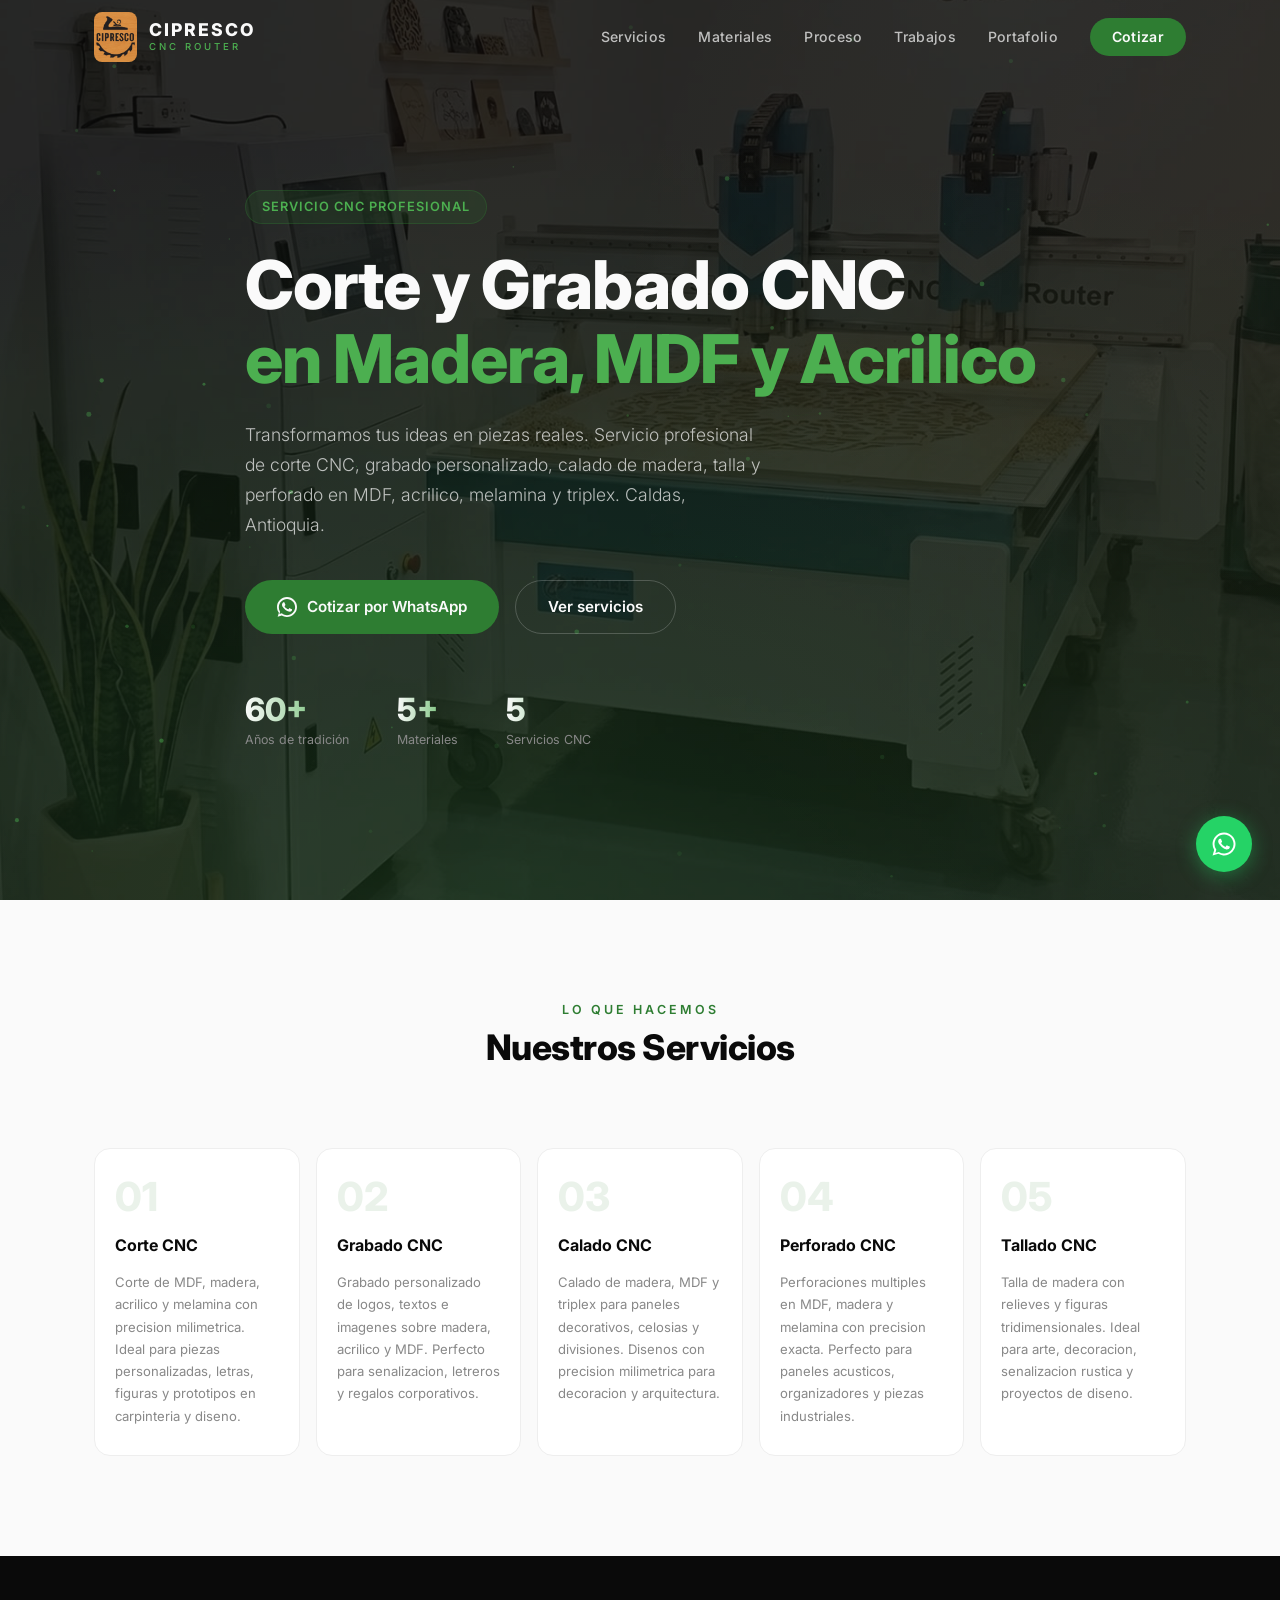
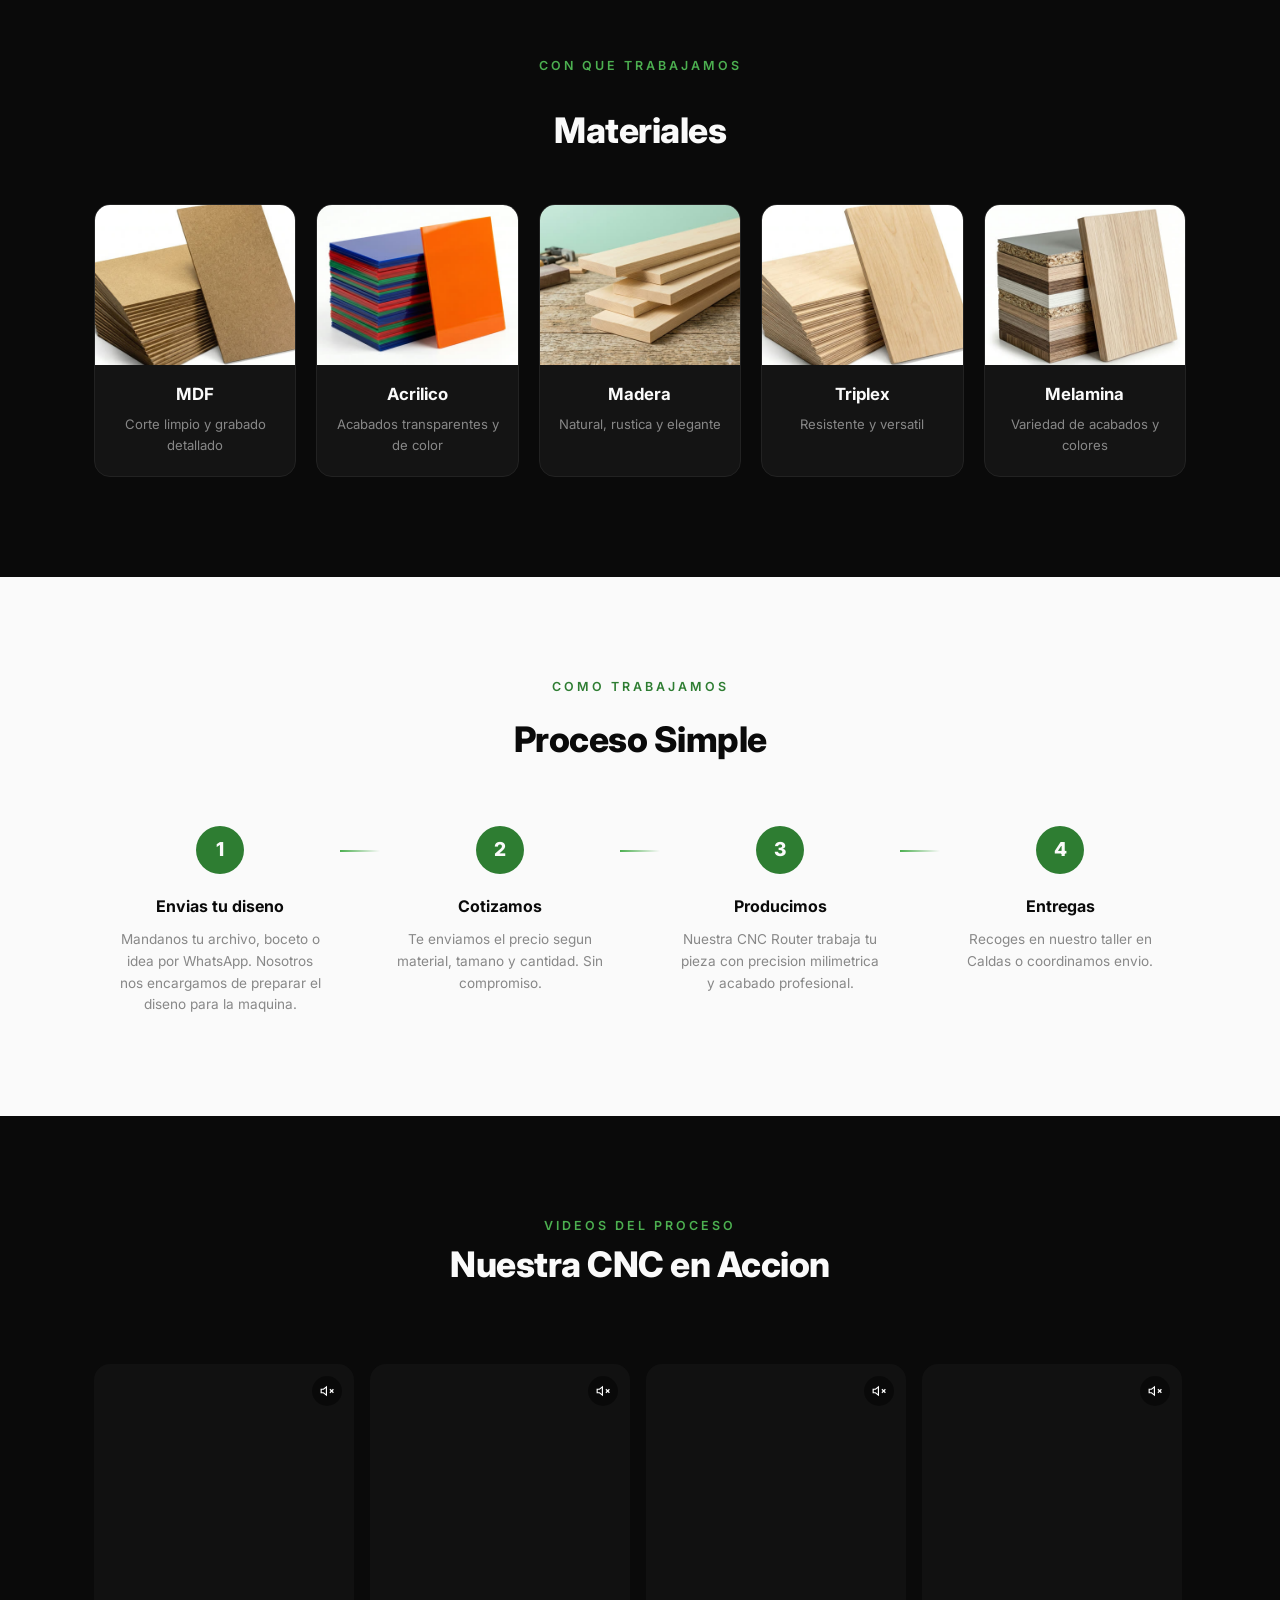
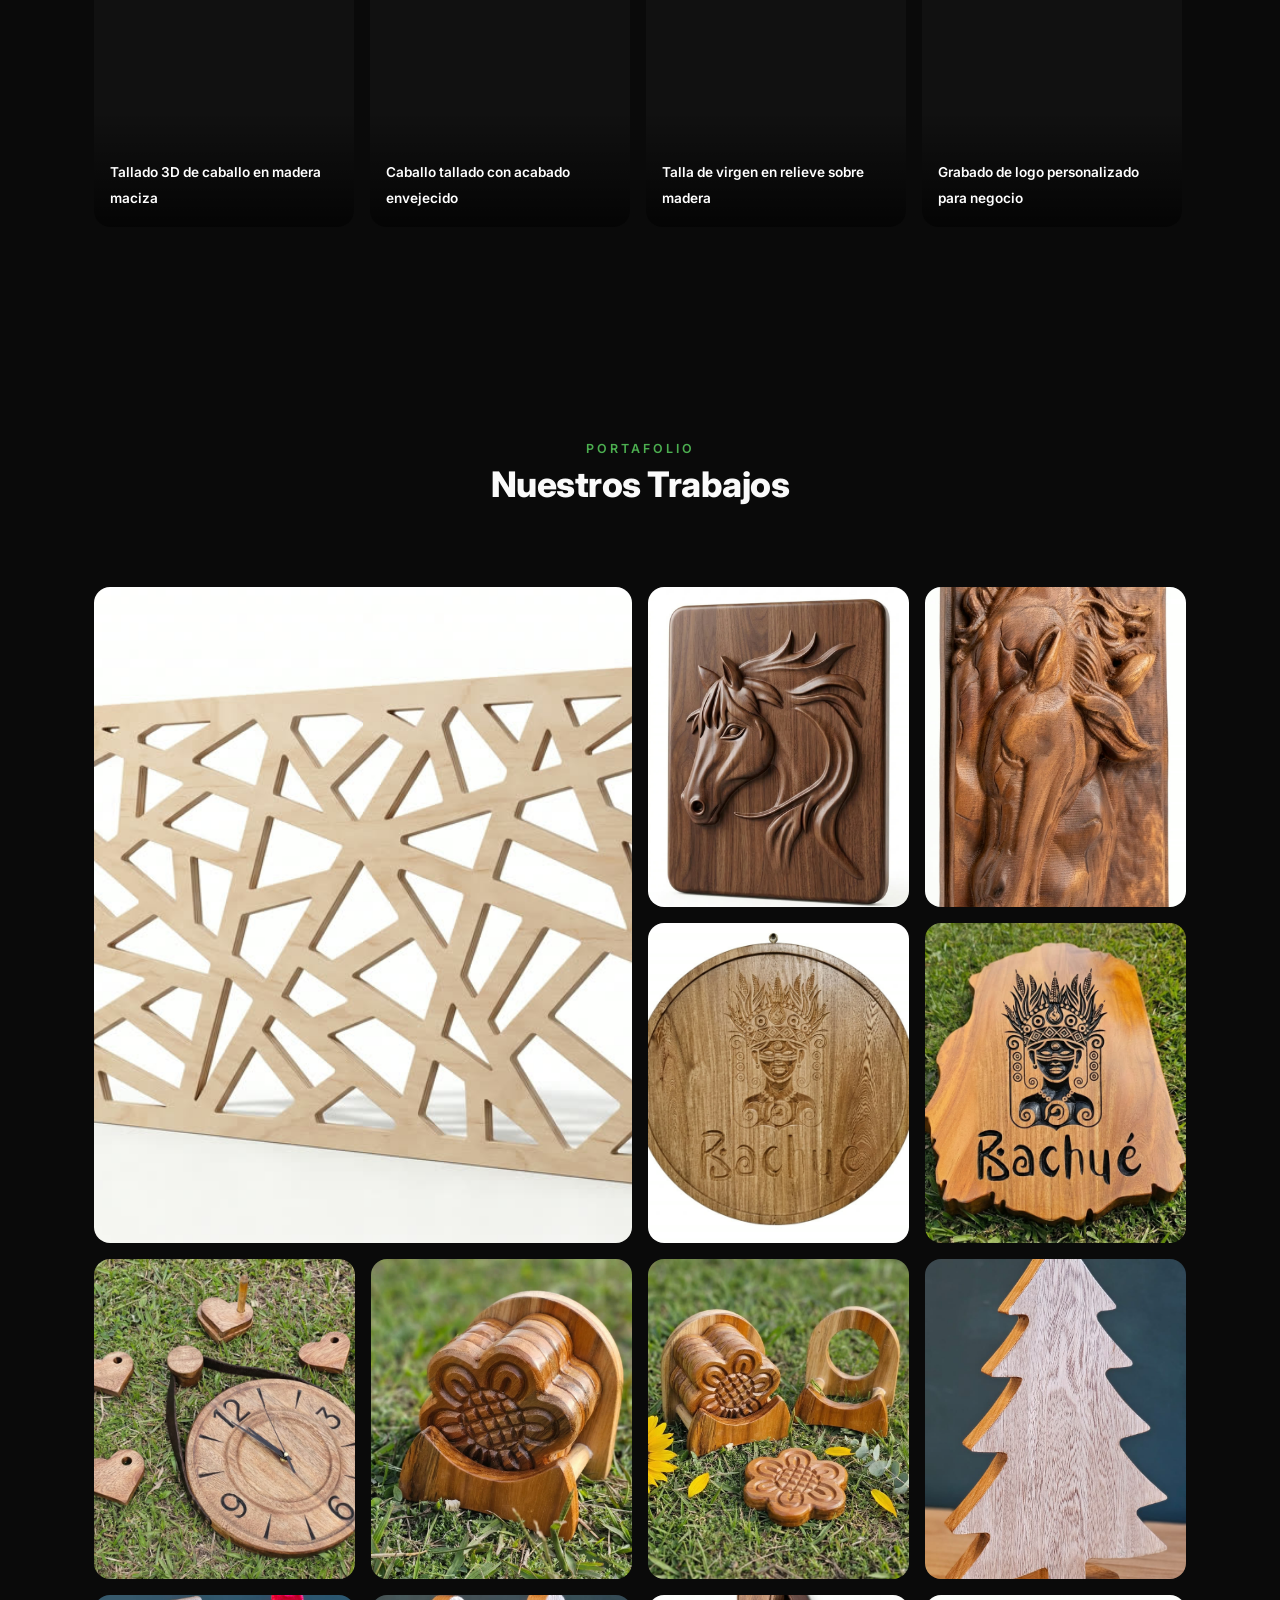
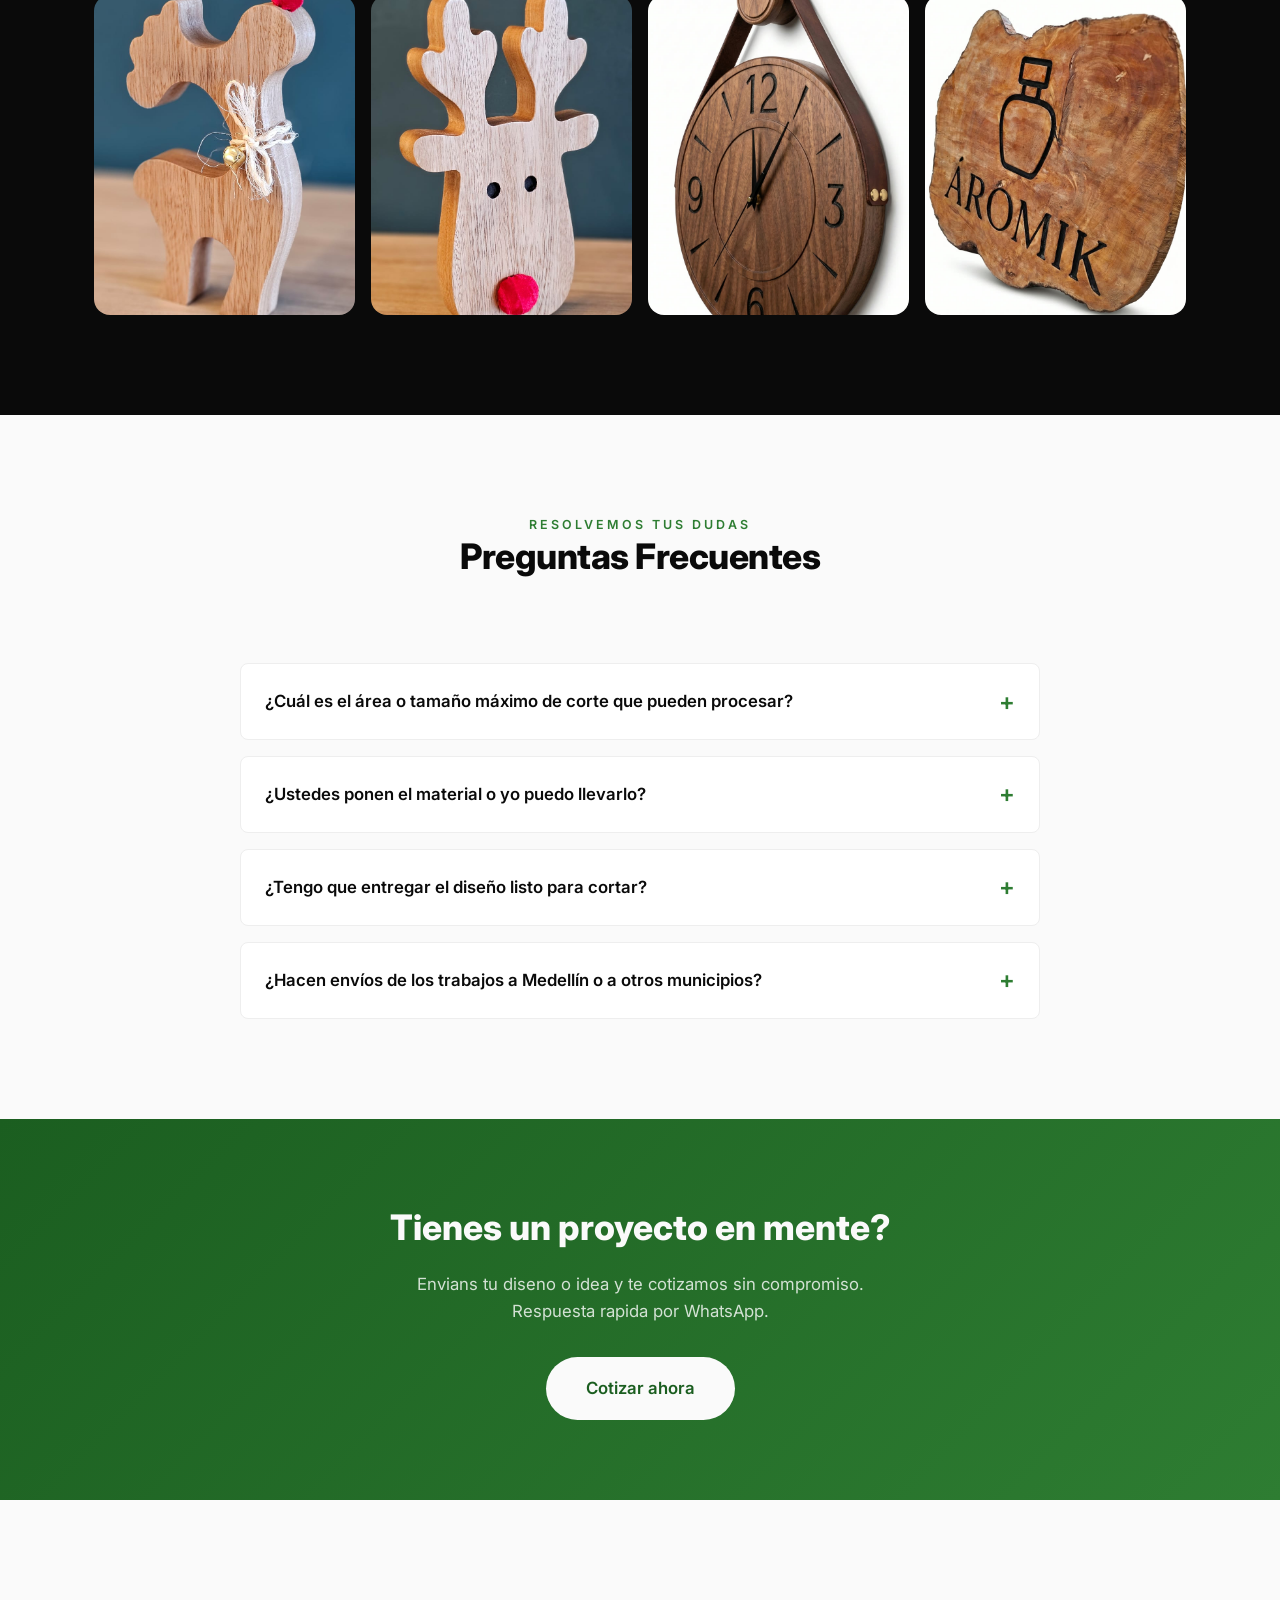
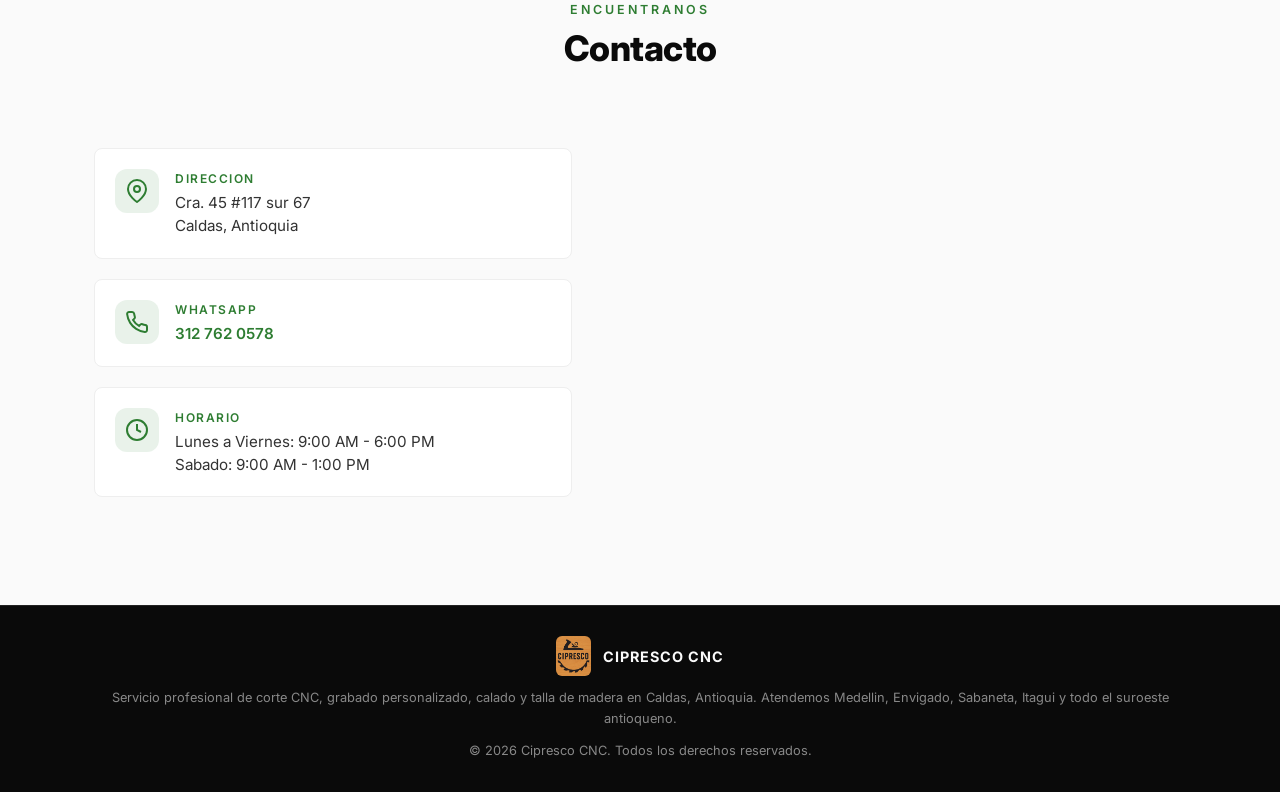
==== commit fe7b580a: "feat(videos): agregar 3 videos nuevos de corte, grabado y letrero de finca Corte de madera de pino, " ====
--- a/index.html
+++ b/index.html
@@ -148,6 +148,36 @@
           "thumbnailUrl": "https://ciprescocnc.com/Fotos/og-preview.jpg",
           "uploadDate": "2026-05-10",
           "duration": "PT0M35S"
+        },
+        {
+          "@type": "VideoObject",
+          "position": 6,
+          "name": "Corte CNC de madera de pino",
+          "description": "Proceso de corte CNC de madera de pino con router de precision. Servicio de corte de madera a medida en Caldas, Antioquia.",
+          "contentUrl": "https://ciprescocnc.com/videos/corte-madera-pino.mp4",
+          "thumbnailUrl": "https://ciprescocnc.com/Fotos/og-preview.jpg",
+          "uploadDate": "2026-08-02",
+          "duration": "PT0M18S"
+        },
+        {
+          "@type": "VideoObject",
+          "position": 7,
+          "name": "Grabado CNC personalizado sobre madera",
+          "description": "Grabado CNC de diseno personalizado sobre madera. Piezas y regalos personalizados grabados en Caldas y Medellin.",
+          "contentUrl": "https://ciprescocnc.com/videos/grabado-personalizado-madera.mp4",
+          "thumbnailUrl": "https://ciprescocnc.com/Fotos/og-preview.jpg",
+          "uploadDate": "2026-08-02",
+          "duration": "PT0M49S"
+        },
+        {
+          "@type": "VideoObject",
+          "position": 8,
+          "name": "Letrero de finca tallado en madera con CNC",
+          "description": "Fabricacion de letrero personalizado para finca en madera con router CNC. Letreros para fincas y casas campestres en Antioquia.",
+          "contentUrl": "https://ciprescocnc.com/videos/letrero-finca-madera.mp4",
+          "thumbnailUrl": "https://ciprescocnc.com/Fotos/og-preview.jpg",
+          "uploadDate": "2026-08-02",
+          "duration": "PT0M47S"
         }
       ]
     }
@@ -429,6 +459,33 @@
                     <video src="videos/grabado-letrero-senalizacion-madera.mp4" muted playsinline loop preload="metadata"></video>
                     <div class="reel-overlay">
                         <span class="reel-label">Letrero grabado para senalizacion comercial</span>
+                    </div>
+                    <div class="reel-mute-icon" aria-hidden="true">
+                        <svg width="14" height="14" viewBox="0 0 24 24" fill="none" stroke="#fff" stroke-width="2"><path d="M11 5L6 9H2v6h4l5 4V5z"/><line x1="23" y1="9" x2="17" y2="15"/><line x1="17" y1="9" x2="23" y2="15"/></svg>
+                    </div>
+                </div>
+                <div class="reel-card">
+                    <video src="videos/corte-madera-pino.mp4" muted playsinline loop preload="metadata"></video>
+                    <div class="reel-overlay">
+                        <span class="reel-label">Corte de madera de pino a medida</span>
+                    </div>
+                    <div class="reel-mute-icon" aria-hidden="true">
+                        <svg width="14" height="14" viewBox="0 0 24 24" fill="none" stroke="#fff" stroke-width="2"><path d="M11 5L6 9H2v6h4l5 4V5z"/><line x1="23" y1="9" x2="17" y2="15"/><line x1="17" y1="9" x2="23" y2="15"/></svg>
+                    </div>
+                </div>
+                <div class="reel-card">
+                    <video src="videos/grabado-personalizado-madera.mp4" muted playsinline loop preload="metadata"></video>
+                    <div class="reel-overlay">
+                        <span class="reel-label">Grabado personalizado sobre madera</span>
+                    </div>
+                    <div class="reel-mute-icon" aria-hidden="true">
+                        <svg width="14" height="14" viewBox="0 0 24 24" fill="none" stroke="#fff" stroke-width="2"><path d="M11 5L6 9H2v6h4l5 4V5z"/><line x1="23" y1="9" x2="17" y2="15"/><line x1="17" y1="9" x2="23" y2="15"/></svg>
+                    </div>
+                </div>
+                <div class="reel-card">
+                    <video src="videos/letrero-finca-madera.mp4" muted playsinline loop preload="metadata"></video>
+                    <div class="reel-overlay">
+                        <span class="reel-label">Letrero de finca en madera</span>
                     </div>
                     <div class="reel-mute-icon" aria-hidden="true">
                         <svg width="14" height="14" viewBox="0 0 24 24" fill="none" stroke="#fff" stroke-width="2"><path d="M11 5L6 9H2v6h4l5 4V5z"/><line x1="23" y1="9" x2="17" y2="15"/><line x1="17" y1="9" x2="23" y2="15"/></svg>
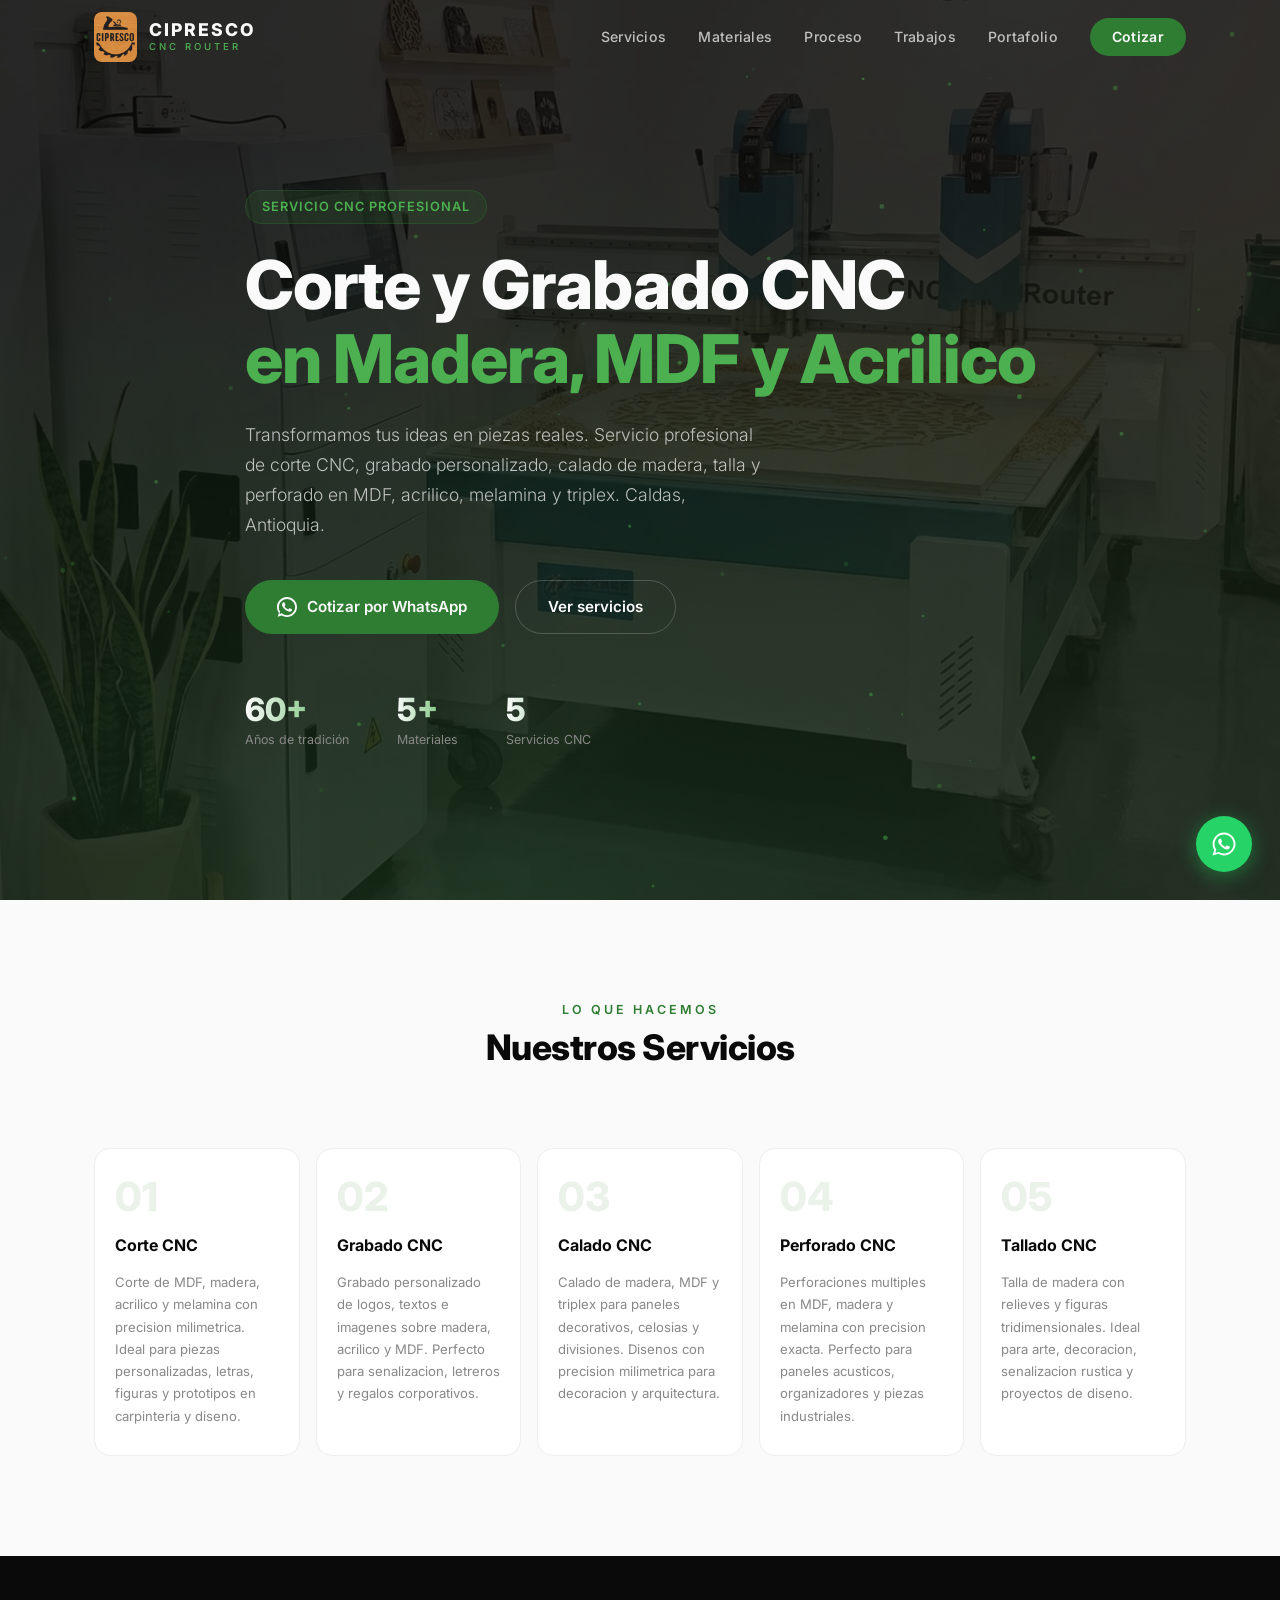
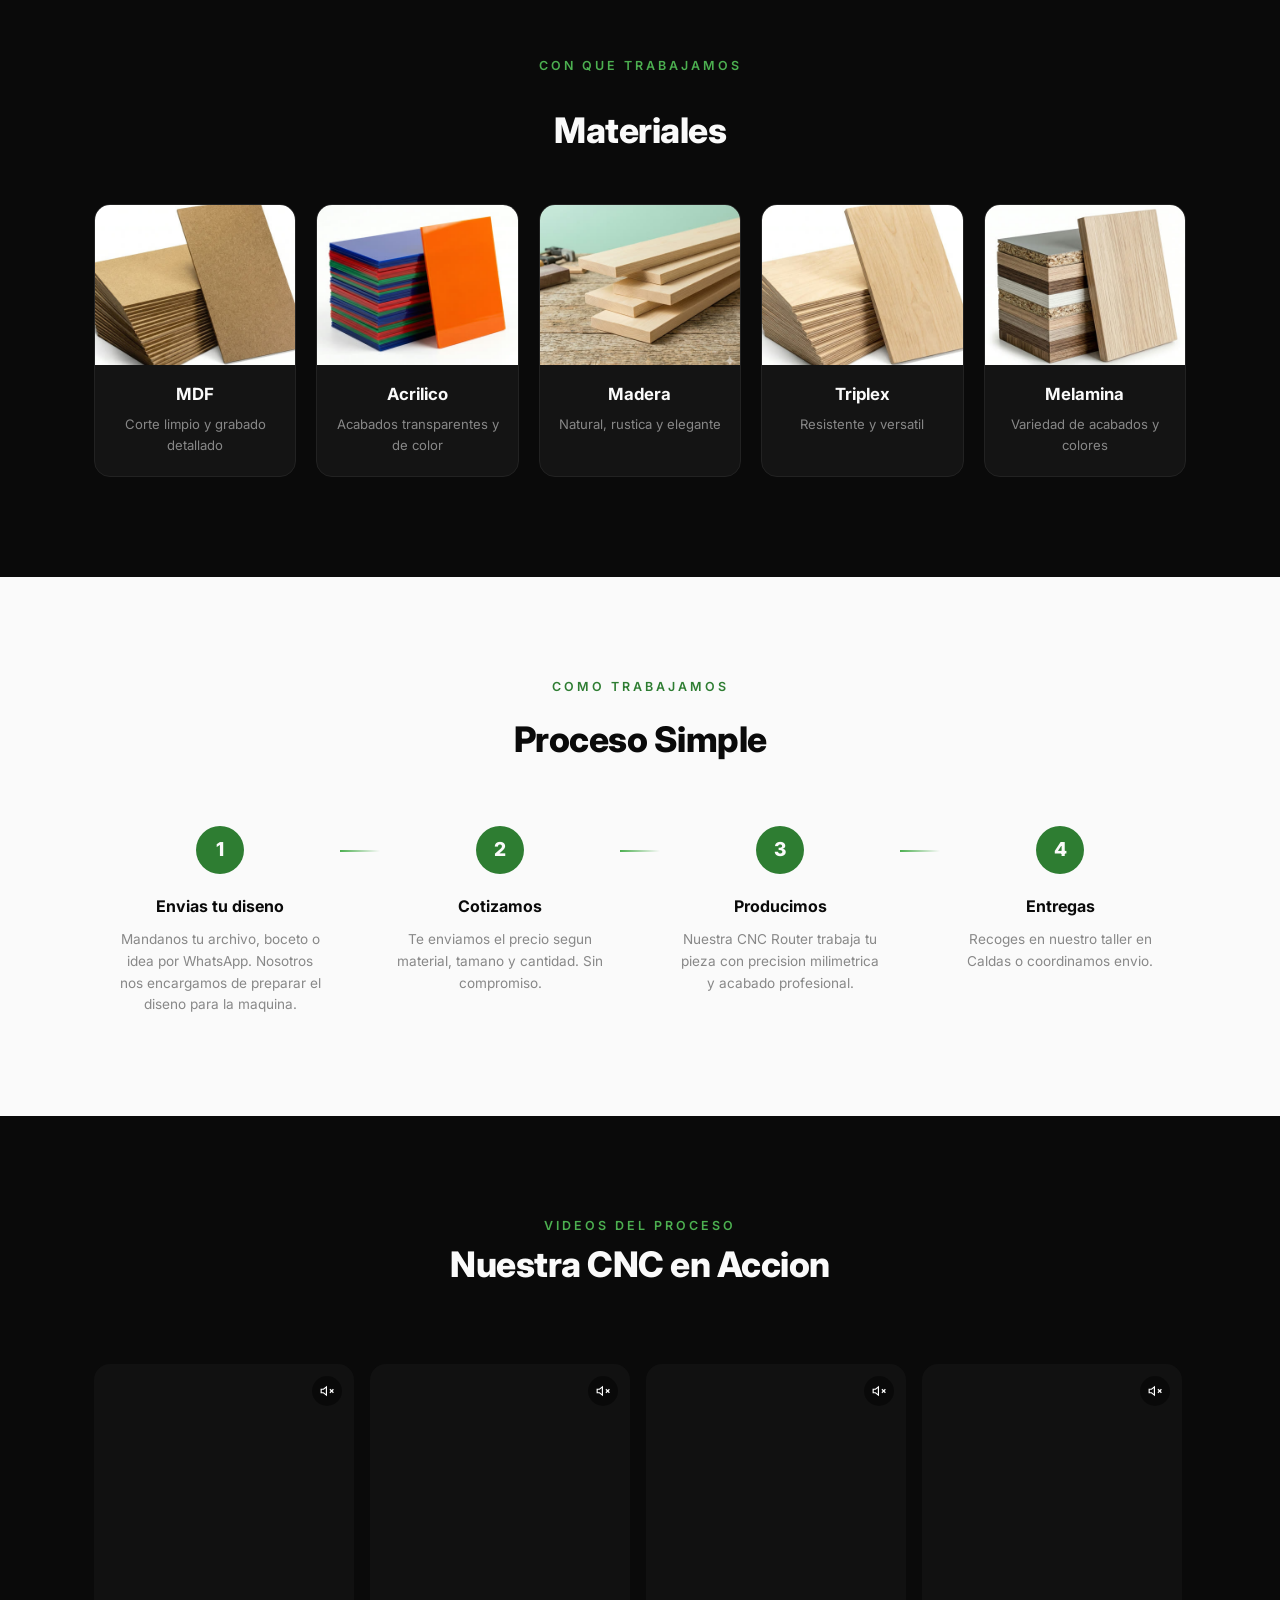
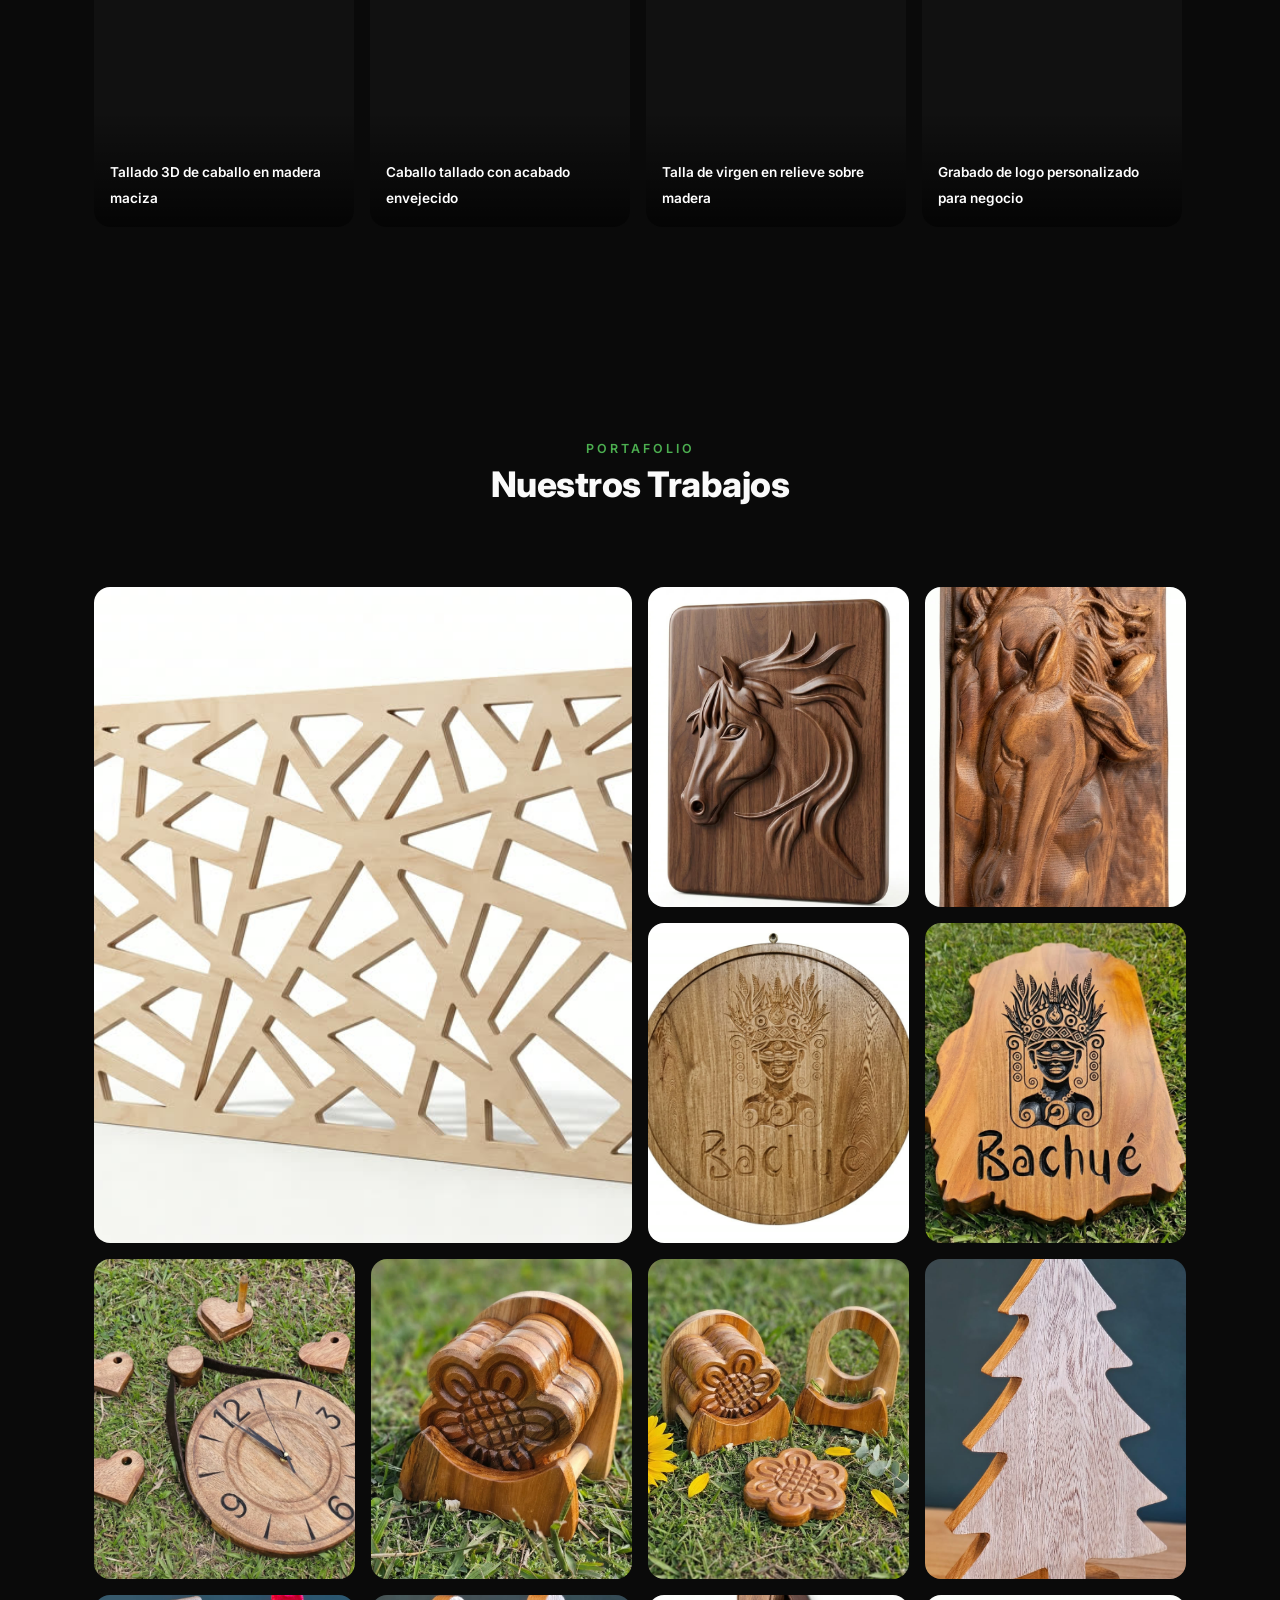
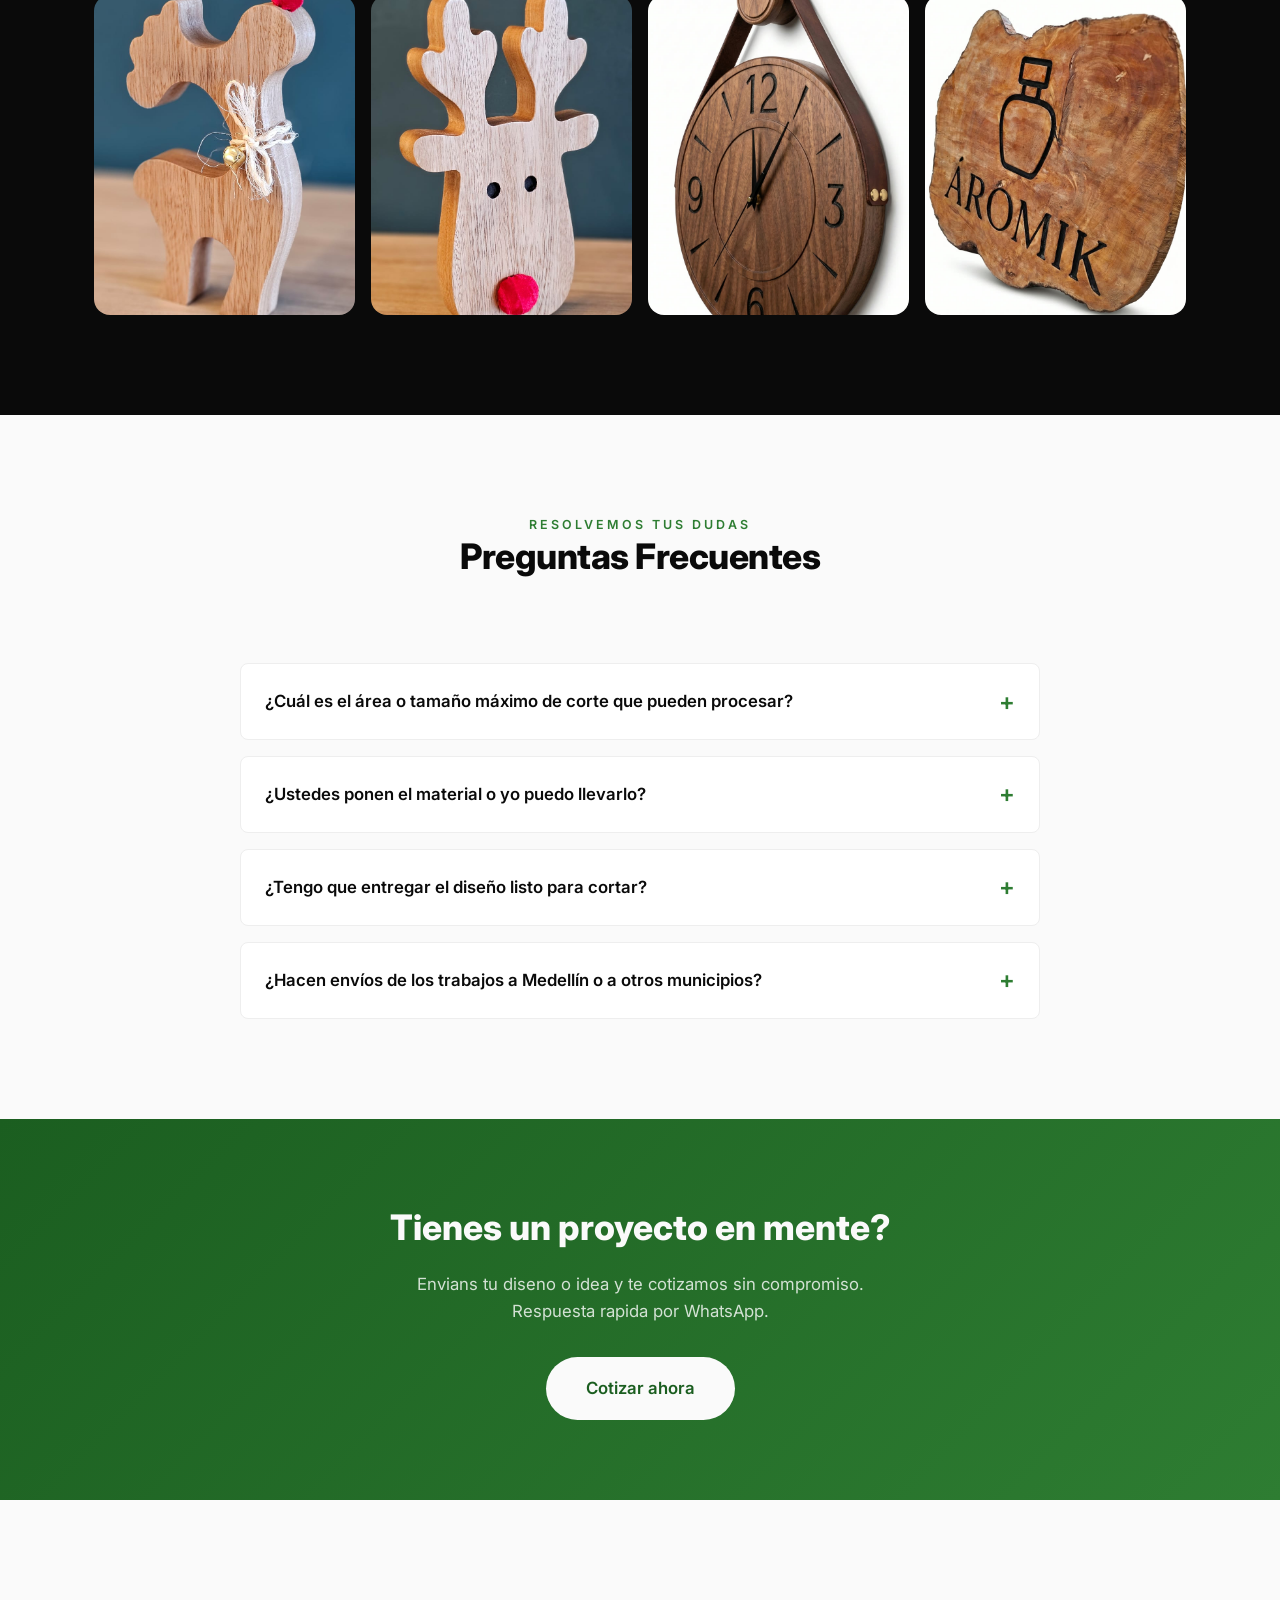
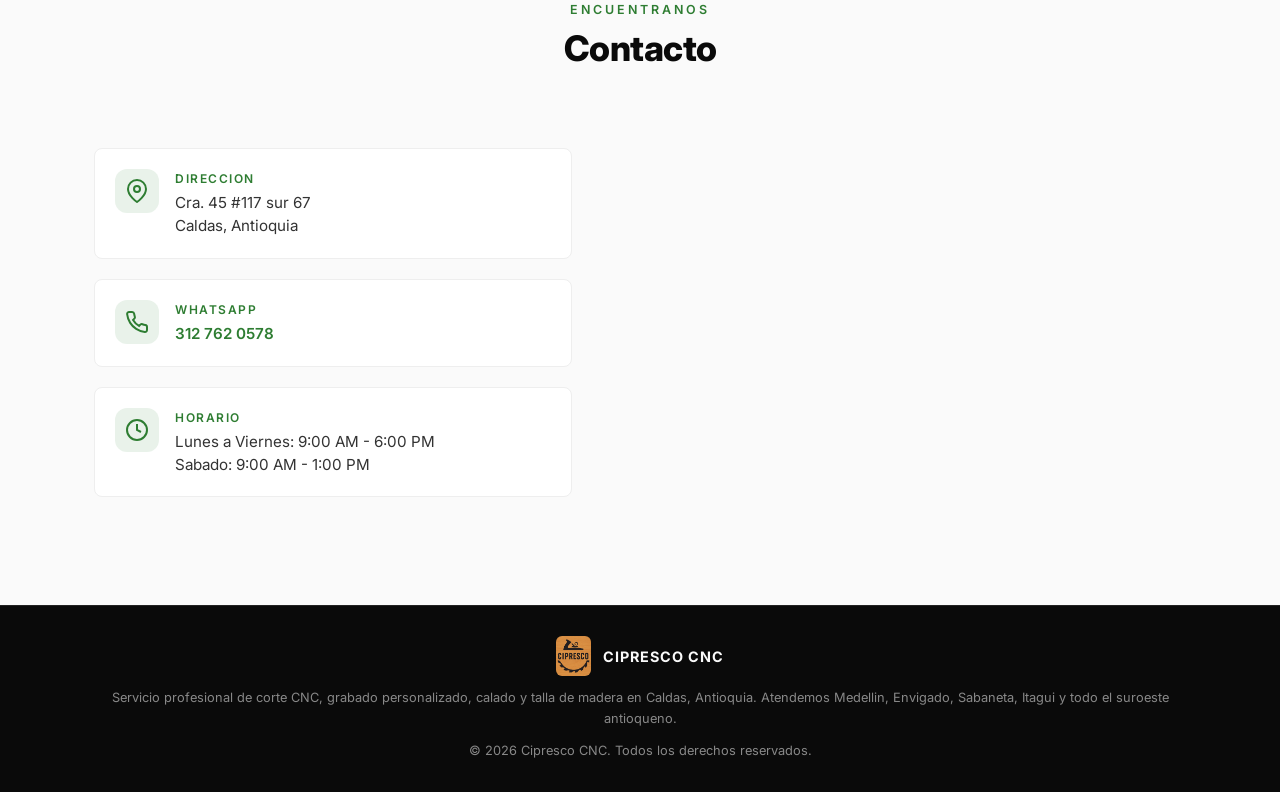
==== commit 19fe86cd: "feat(portafolio): agregar reloj tallado y letrero La Montanita - Foto 76 (reloj de pared tallado) en" ====
--- a/index.html
+++ b/index.html
@@ -178,6 +178,16 @@
           "thumbnailUrl": "https://ciprescocnc.com/Fotos/og-preview.jpg",
           "uploadDate": "2026-08-02",
           "duration": "PT0M47S"
+        },
+        {
+          "@type": "VideoObject",
+          "position": 9,
+          "name": "Reloj de pared tallado en madera con acabado envejecido",
+          "description": "Tallado CNC en relieve de reloj de pared en madera con acabado envejecido. Regalos personalizados y piezas decorativas en Caldas, Antioquia.",
+          "contentUrl": "https://ciprescocnc.com/videos/tallado-reloj-envejecido-madera.mp4",
+          "thumbnailUrl": "https://ciprescocnc.com/Fotos/og-preview.jpg",
+          "uploadDate": "2026-09-01",
+          "duration": "PT1M2S"
         }
       ]
     }
@@ -486,6 +496,15 @@
                     <video src="videos/letrero-finca-madera.mp4" muted playsinline loop preload="metadata"></video>
                     <div class="reel-overlay">
                         <span class="reel-label">Letrero de finca en madera</span>
+                    </div>
+                    <div class="reel-mute-icon" aria-hidden="true">
+                        <svg width="14" height="14" viewBox="0 0 24 24" fill="none" stroke="#fff" stroke-width="2"><path d="M11 5L6 9H2v6h4l5 4V5z"/><line x1="23" y1="9" x2="17" y2="15"/><line x1="17" y1="9" x2="23" y2="15"/></svg>
+                    </div>
+                </div>
+                <div class="reel-card">
+                    <video src="videos/tallado-reloj-envejecido-madera.mp4" muted playsinline loop preload="metadata"></video>
+                    <div class="reel-overlay">
+                        <span class="reel-label">Reloj tallado con acabado envejecido</span>
                     </div>
                     <div class="reel-mute-icon" aria-hidden="true">
                         <svg width="14" height="14" viewBox="0 0 24 24" fill="none" stroke="#fff" stroke-width="2"><path d="M11 5L6 9H2v6h4l5 4V5z"/><line x1="23" y1="9" x2="17" y2="15"/><line x1="17" y1="9" x2="23" y2="15"/></svg>
--- a/css/styles.css
+++ b/css/styles.css
@@ -742,9 +742,12 @@
 }
 
 /* === Gallery === */
+/* Las filas necesitan alto fijo: si son automaticas, la foto destacada
+   impone su alto real (vertical de celular) y deja franjas negras al lado. */
 .gallery-grid {
     display: grid;
     grid-template-columns: repeat(4, 1fr);
+    grid-auto-rows: 320px;
     gap: 16px;
 }
 
@@ -755,22 +758,26 @@
     cursor: pointer;
 }
 
+/* span en vez de posicion fija: asi dos destacadas no se pisan entre si */
 .gallery-large {
-    grid-column: 1 / 3;
-    grid-row: 1 / 3;
+    grid-column: span 2;
+    grid-row: span 2;
 }
 
 .gallery-item img {
     width: 100%;
-    height: 320px;
+    height: 100%;
     object-fit: cover;
     object-position: center;
     transition: transform 0.5s ease;
 }
 
-.gallery-large img {
-    height: 100%;
-    min-height: 320px;
+/* Categorias de 3 fotos: 3 columnas para no dejar la celda sobrante vacia.
+   Solo en escritorio; abajo de 968px manda el responsive de .gallery-grid. */
+@media (min-width: 969px) {
+    .gallery-grid-3 {
+        grid-template-columns: repeat(3, 1fr);
+    }
 }
 
 .gallery-overlay {
@@ -1136,19 +1143,12 @@
 
     .gallery-grid {
         grid-template-columns: repeat(2, 1fr);
-    }
-
-    .gallery-item img {
-        height: 220px;
+        grid-auto-rows: 220px;
     }
 
     .gallery-large {
-        grid-column: 1 / 3;
-        grid-row: auto;
-    }
-
-    .gallery-large img {
-        height: 240px;
+        grid-column: span 2;
+        grid-row: span 1;
     }
 
     .process-connector {
@@ -1212,18 +1212,11 @@
 
     .gallery-grid {
         grid-template-columns: repeat(2, 1fr);
-    }
-
-    .gallery-item img {
-        height: 180px;
+        grid-auto-rows: 180px;
     }
 
     .gallery-large {
-        grid-column: 1 / 3;
-    }
-
-    .gallery-large img {
-        height: 200px;
+        grid-column: span 2;
     }
 
     .reel-card {
@@ -1354,18 +1347,11 @@
 
     .gallery-grid {
         grid-template-columns: 1fr;
-    }
-
-    .gallery-item img {
-        height: 250px;
+        grid-auto-rows: 250px;
     }
 
     .gallery-large {
         grid-column: auto;
-    }
-
-    .gallery-large img {
-        height: 250px;
     }
 
     .cta-section {
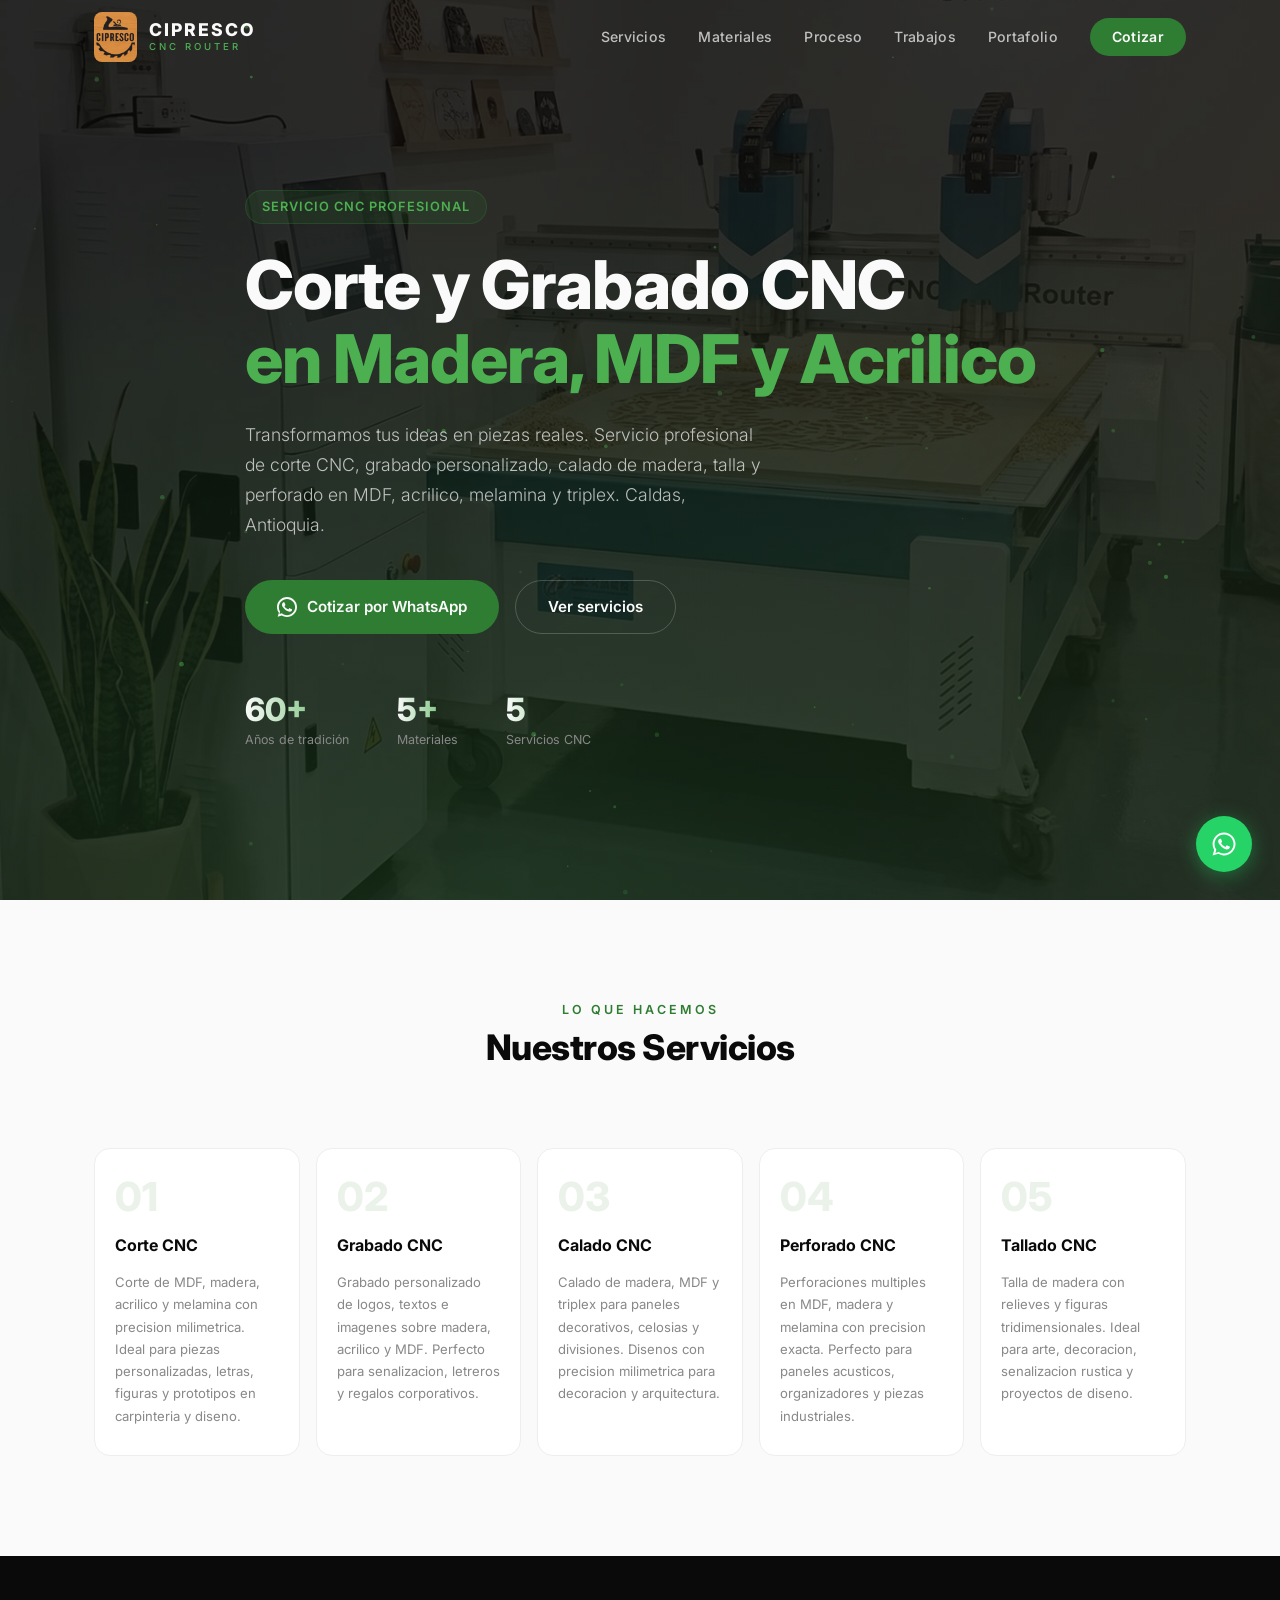
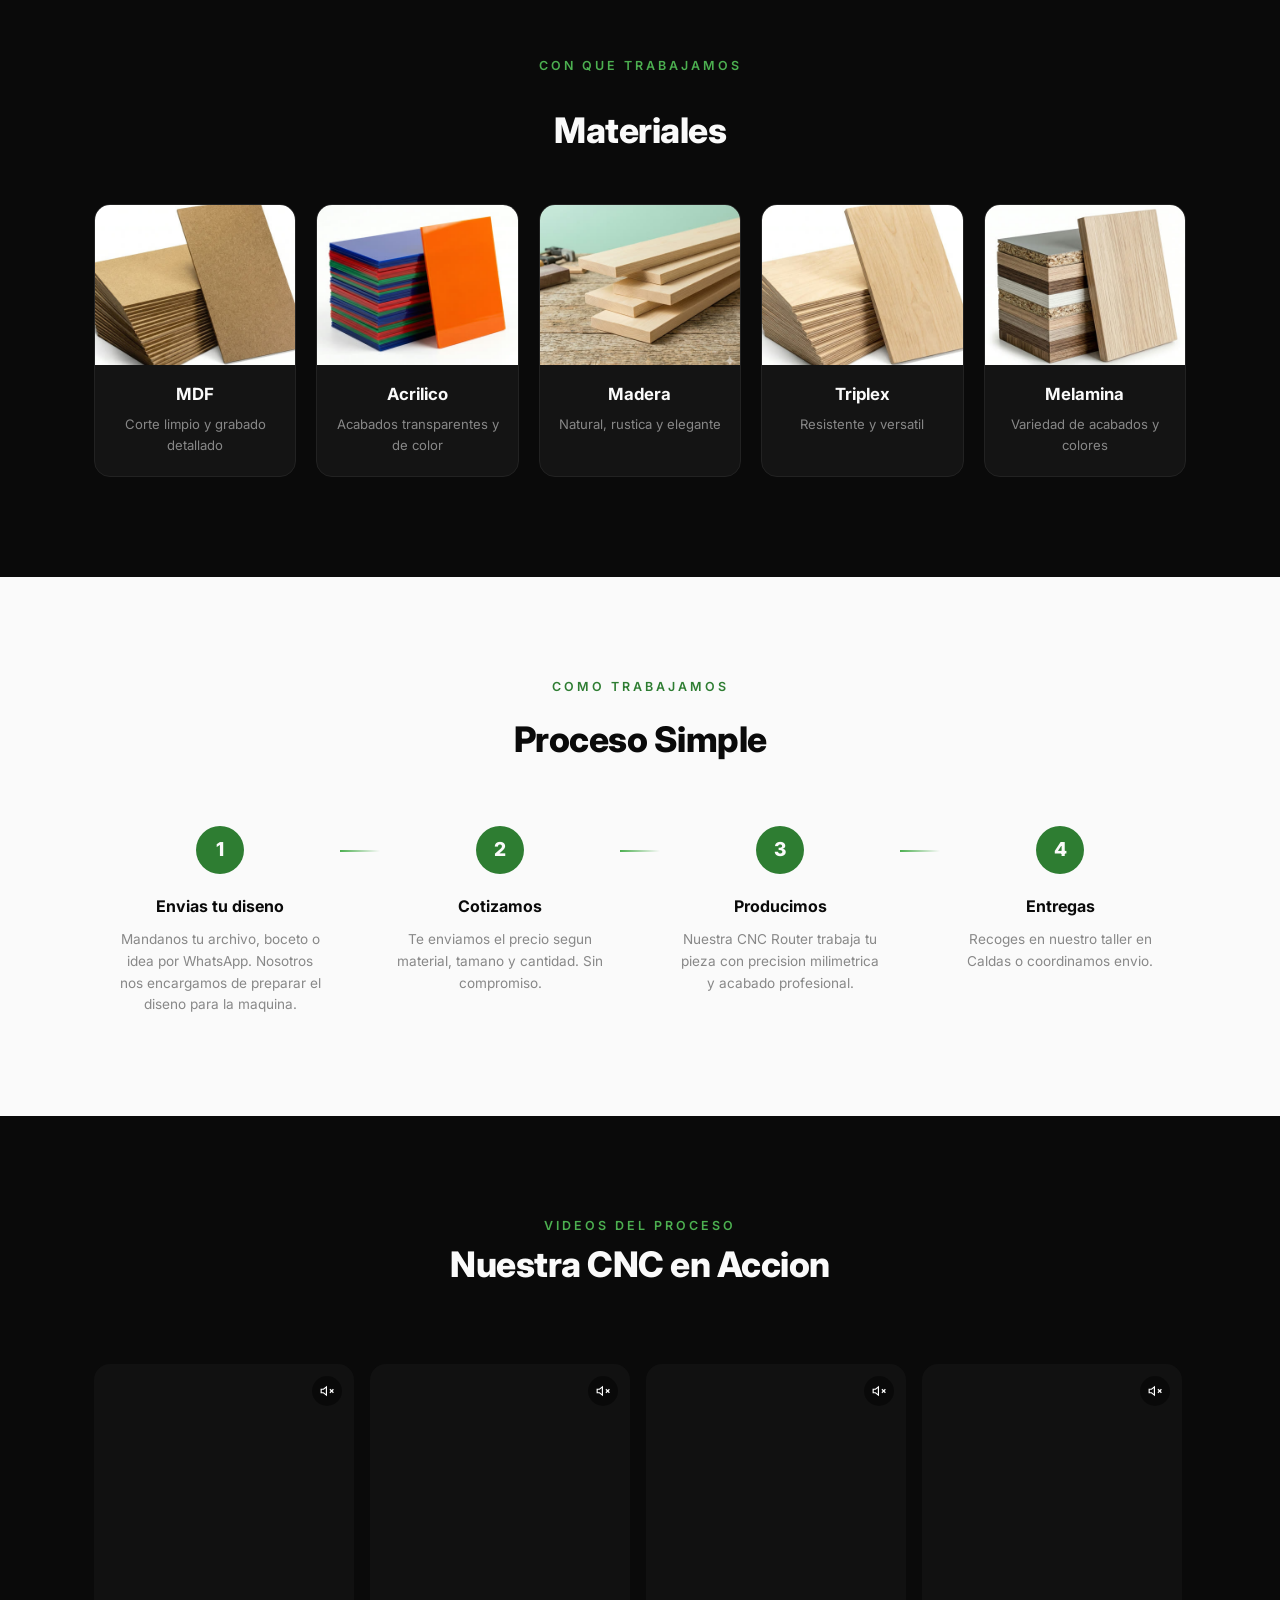
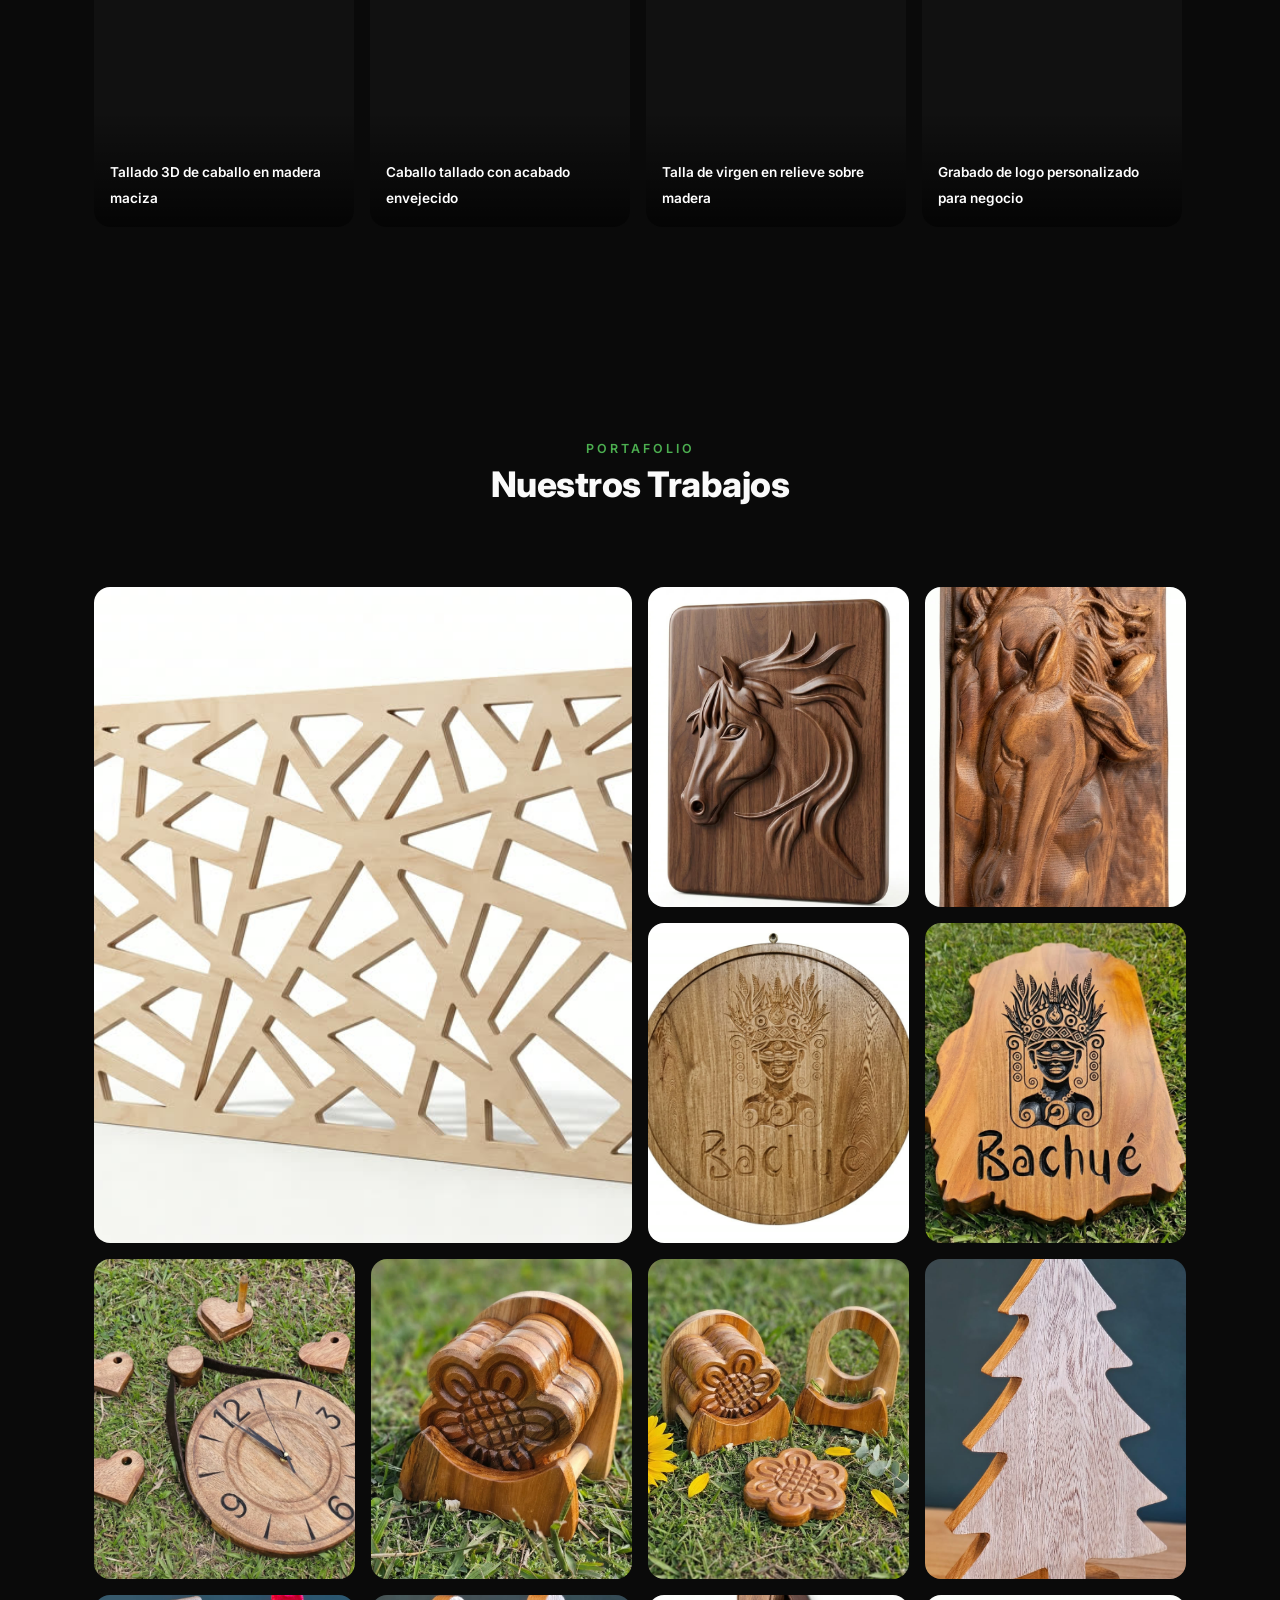
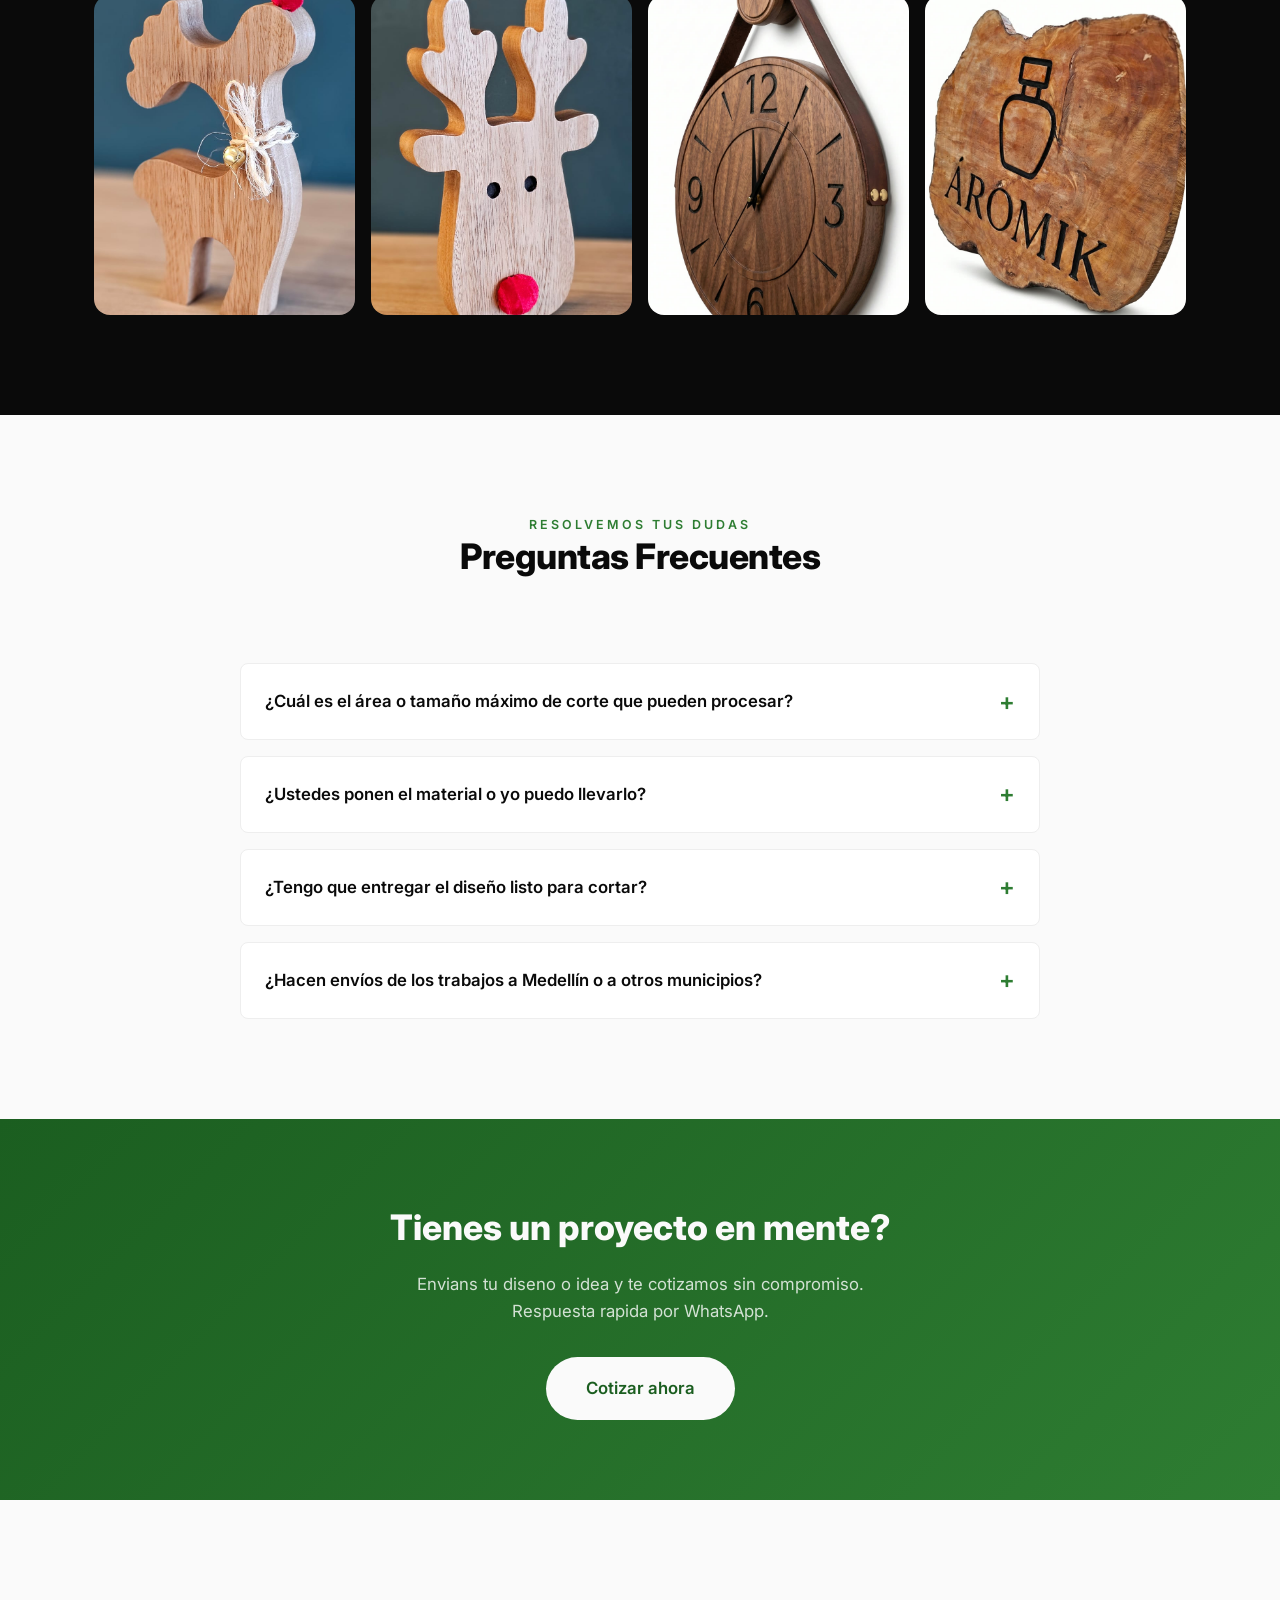
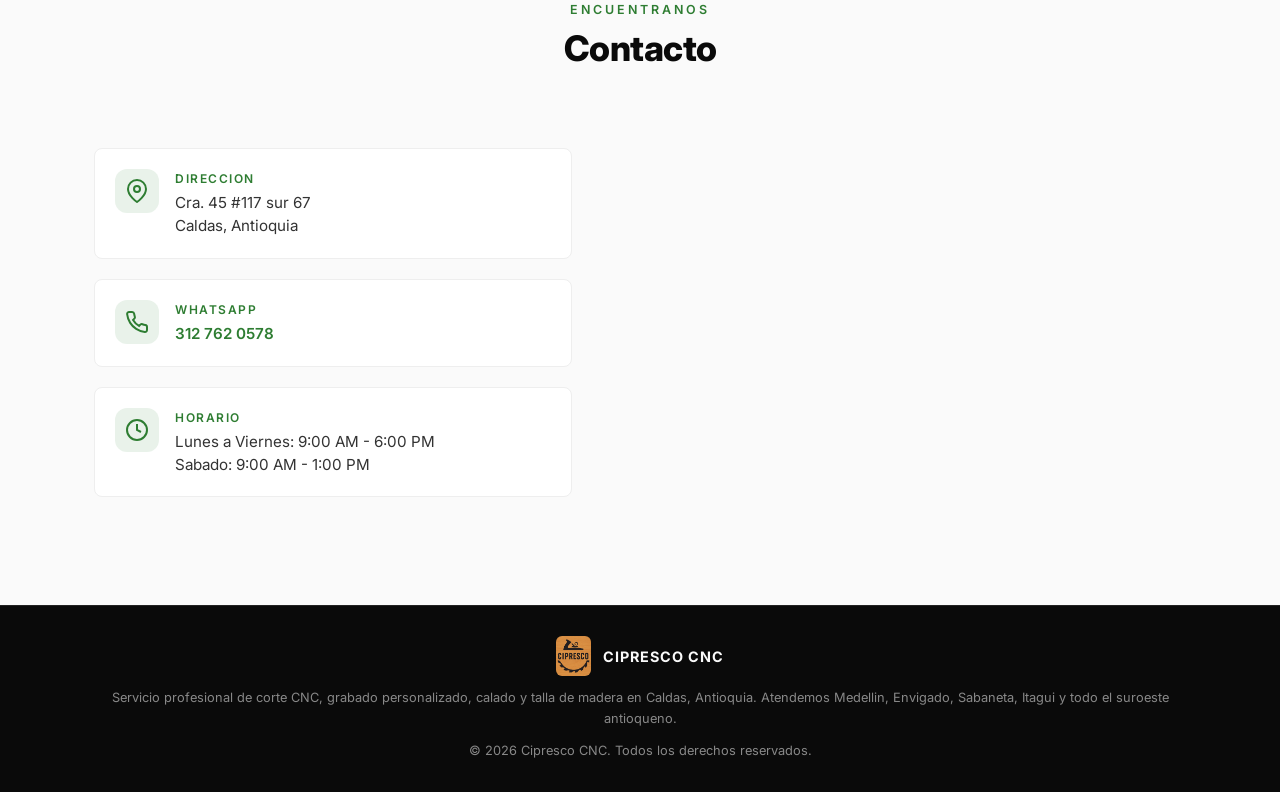
==== commit 9382a8fd: "feat(portafolio): agregar letreros Pan & Cafe, Galleria Zamarra y Tierra Prometida Agrega las fotos " ====
--- a/index.html
+++ b/index.html
@@ -188,6 +188,16 @@
           "thumbnailUrl": "https://ciprescocnc.com/Fotos/og-preview.jpg",
           "uploadDate": "2026-09-01",
           "duration": "PT1M2S"
+        },
+        {
+          "@type": "VideoObject",
+          "position": 10,
+          "name": "Grabado CNC de letrero en madera para negocio",
+          "description": "Grabado CNC de letrero comercial en madera para panaderia y cafe. Letreros personalizados para negocios en Caldas, Antioquia y Medellin.",
+          "contentUrl": "https://ciprescocnc.com/videos/grabado-letrero-negocio-madera.mp4",
+          "thumbnailUrl": "https://ciprescocnc.com/Fotos/og-preview.jpg",
+          "uploadDate": "2026-10-12",
+          "duration": "PT0M46S"
         }
       ]
     }
@@ -505,6 +515,15 @@
                     <video src="videos/tallado-reloj-envejecido-madera.mp4" muted playsinline loop preload="metadata"></video>
                     <div class="reel-overlay">
                         <span class="reel-label">Reloj tallado con acabado envejecido</span>
+                    </div>
+                    <div class="reel-mute-icon" aria-hidden="true">
+                        <svg width="14" height="14" viewBox="0 0 24 24" fill="none" stroke="#fff" stroke-width="2"><path d="M11 5L6 9H2v6h4l5 4V5z"/><line x1="23" y1="9" x2="17" y2="15"/><line x1="17" y1="9" x2="23" y2="15"/></svg>
+                    </div>
+                </div>
+                <div class="reel-card">
+                    <video src="videos/grabado-letrero-negocio-madera.mp4" muted playsinline loop preload="metadata"></video>
+                    <div class="reel-overlay">
+                        <span class="reel-label">Grabado de letrero para negocio</span>
                     </div>
                     <div class="reel-mute-icon" aria-hidden="true">
                         <svg width="14" height="14" viewBox="0 0 24 24" fill="none" stroke="#fff" stroke-width="2"><path d="M11 5L6 9H2v6h4l5 4V5z"/><line x1="23" y1="9" x2="17" y2="15"/><line x1="17" y1="9" x2="23" y2="15"/></svg>
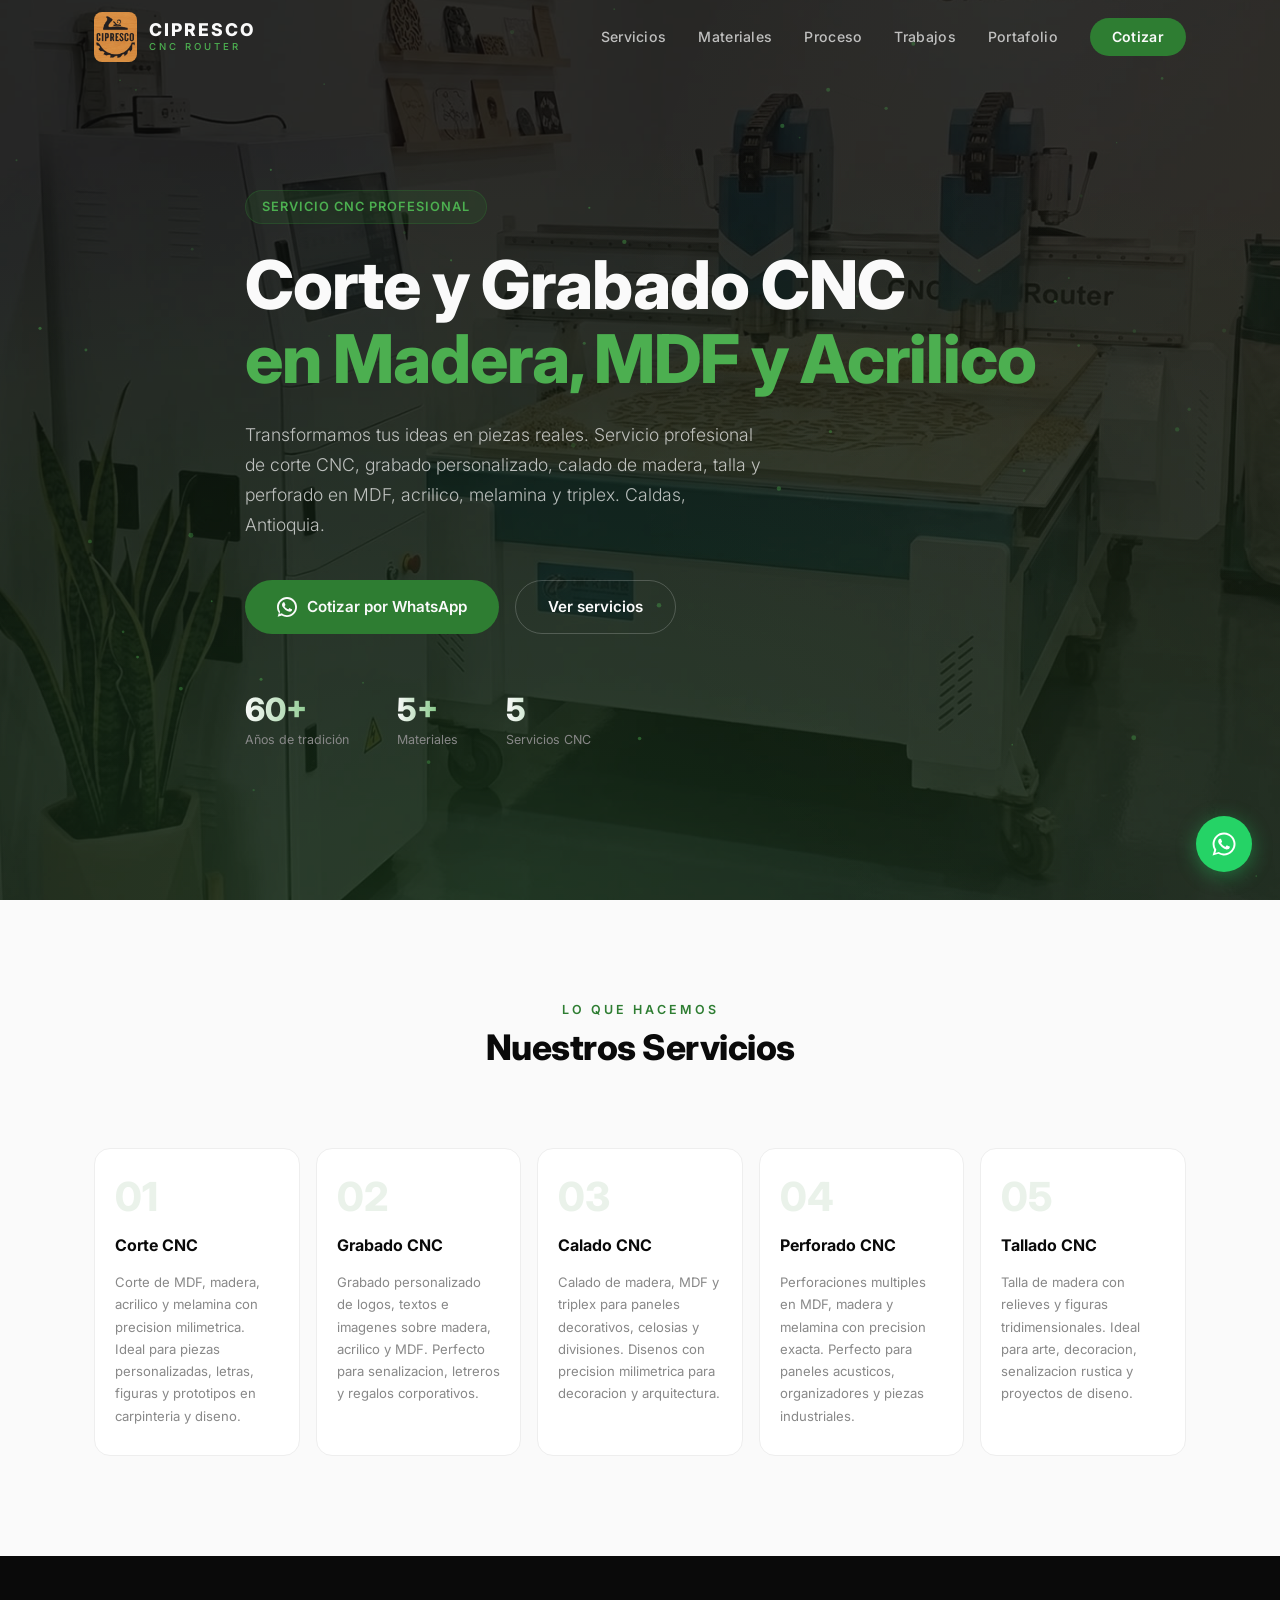
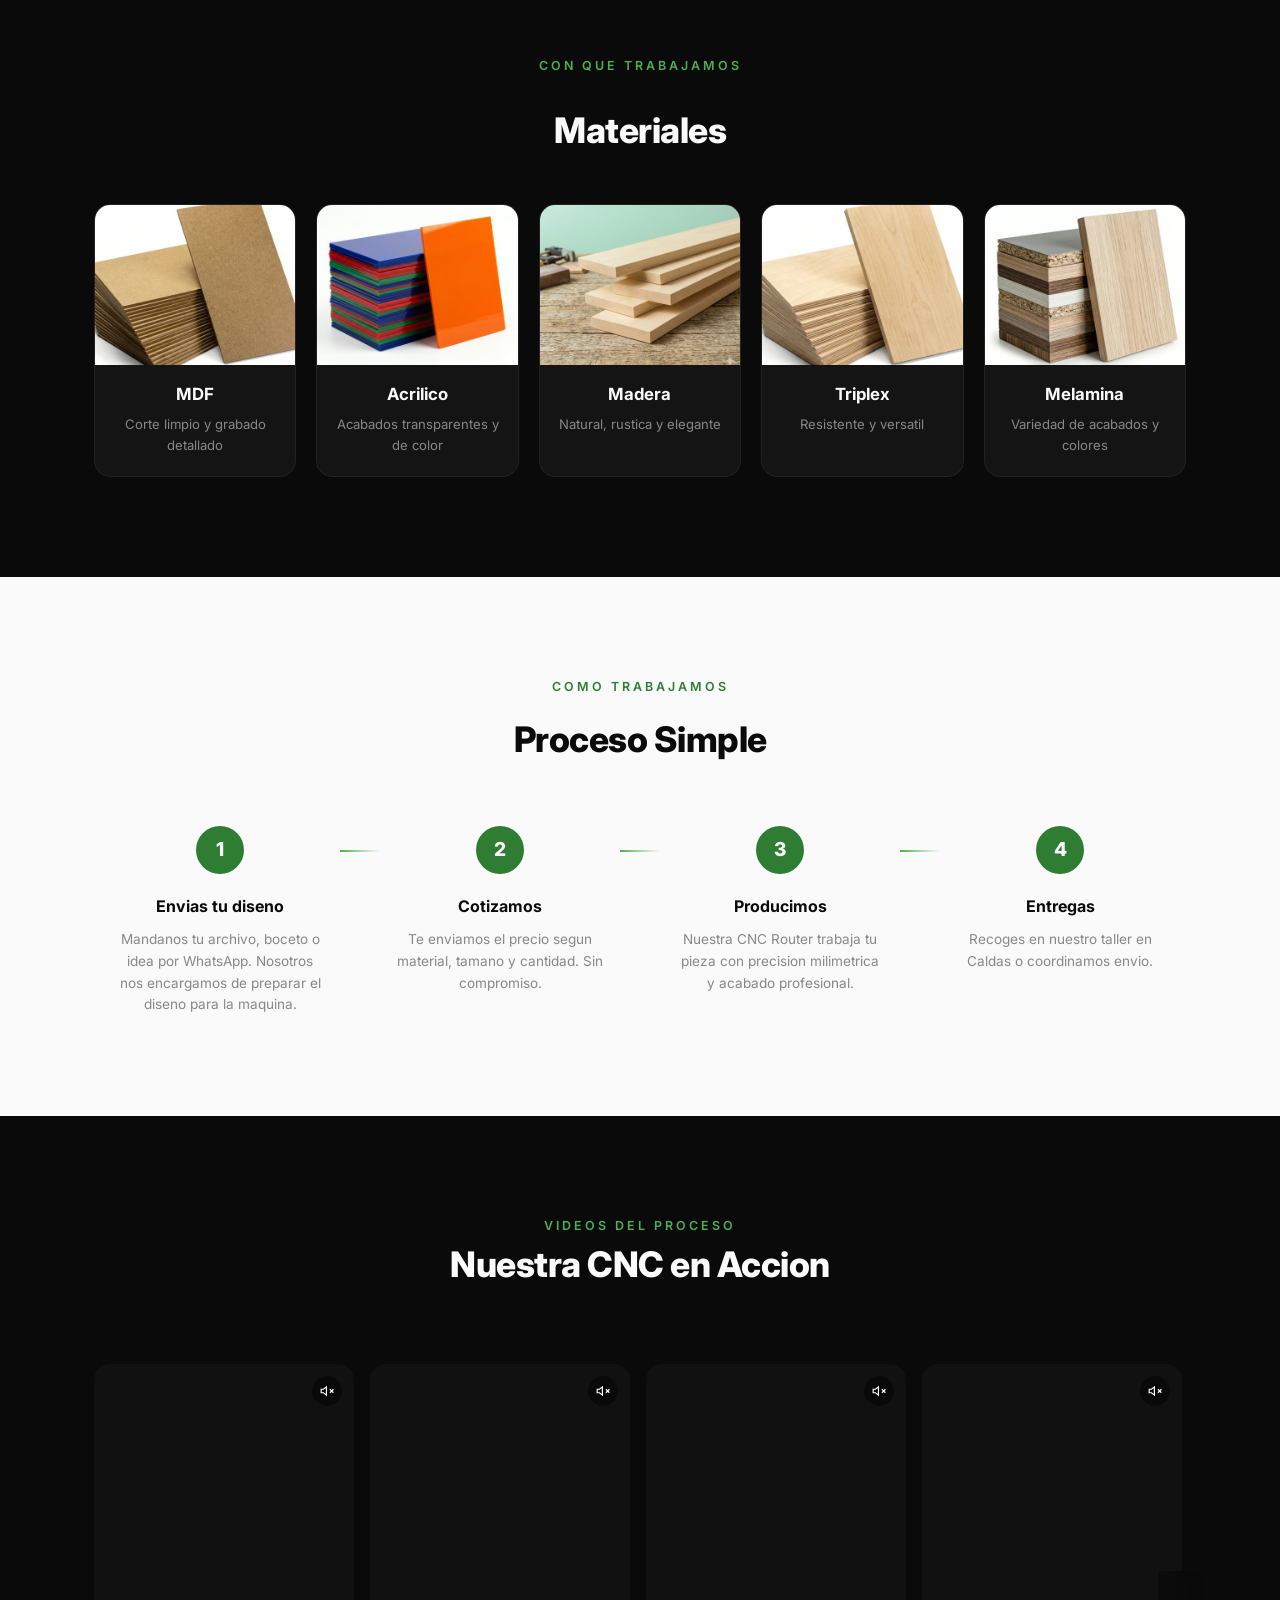
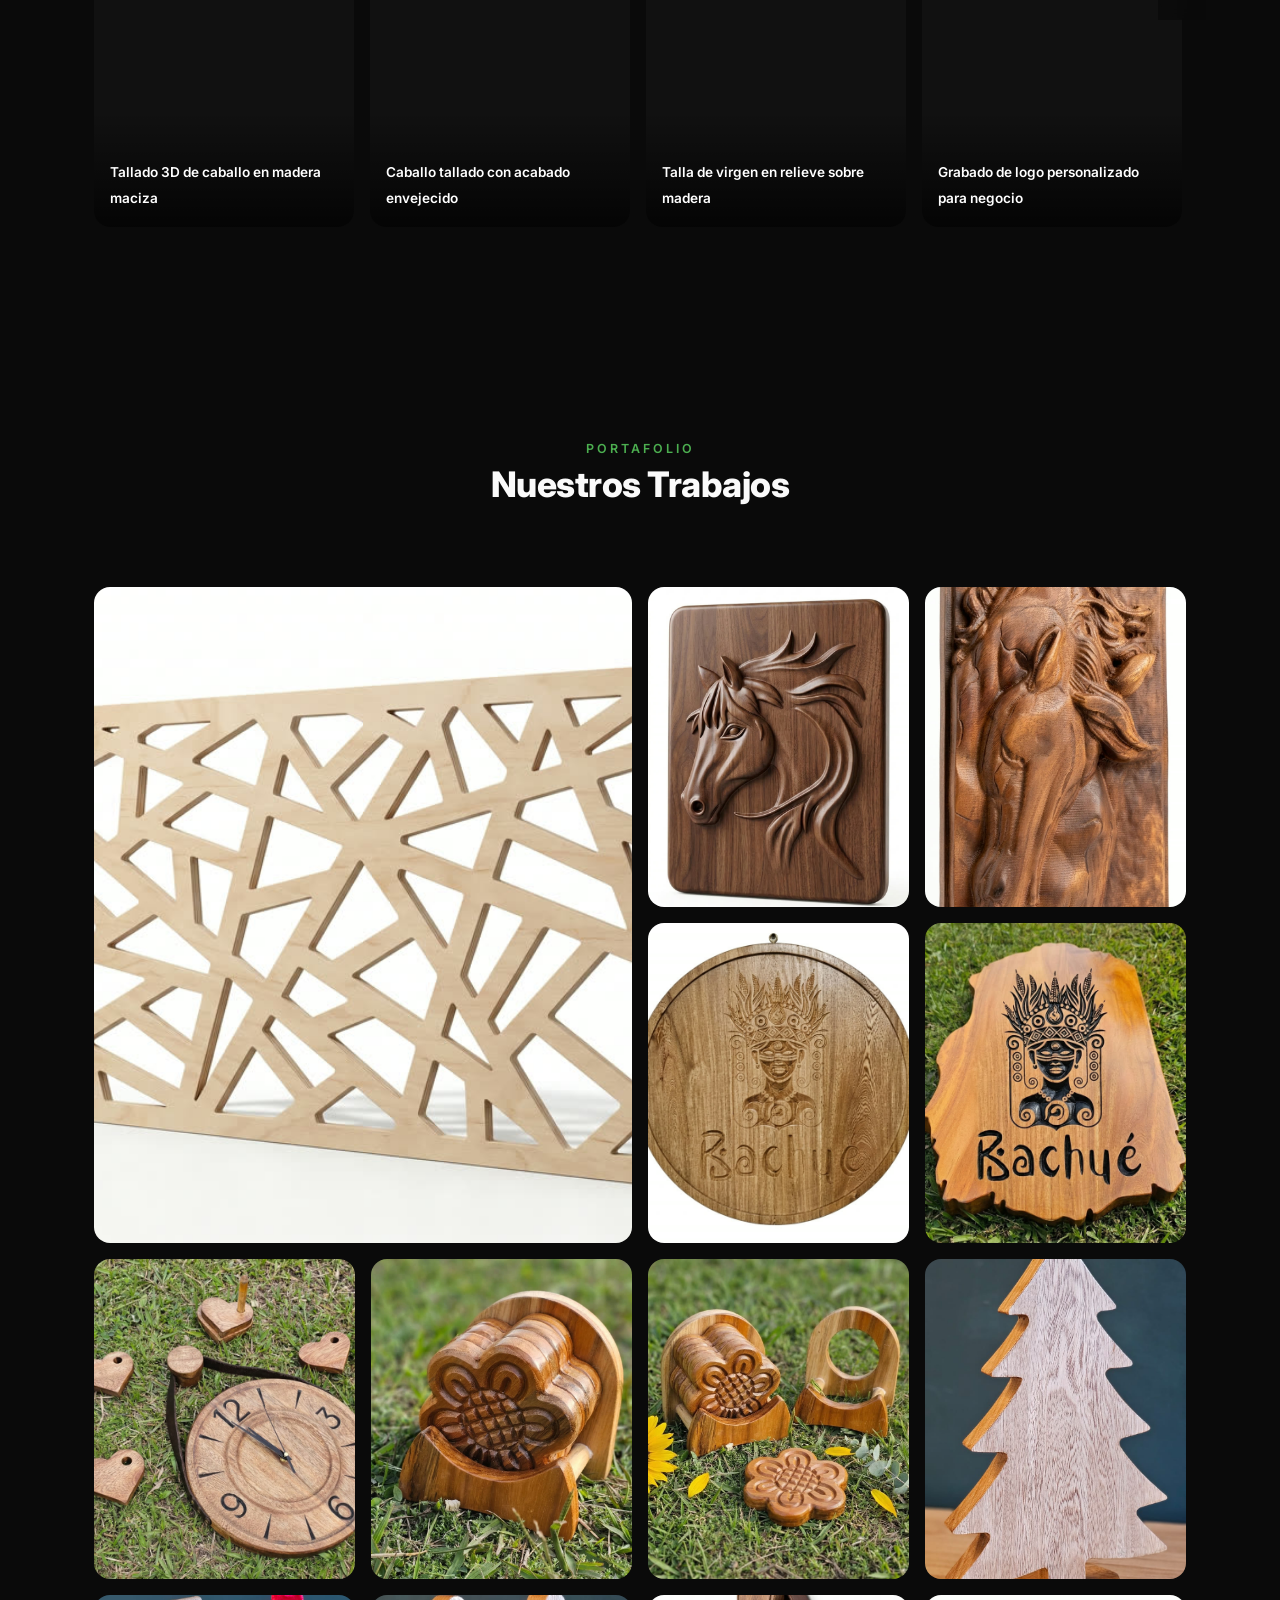
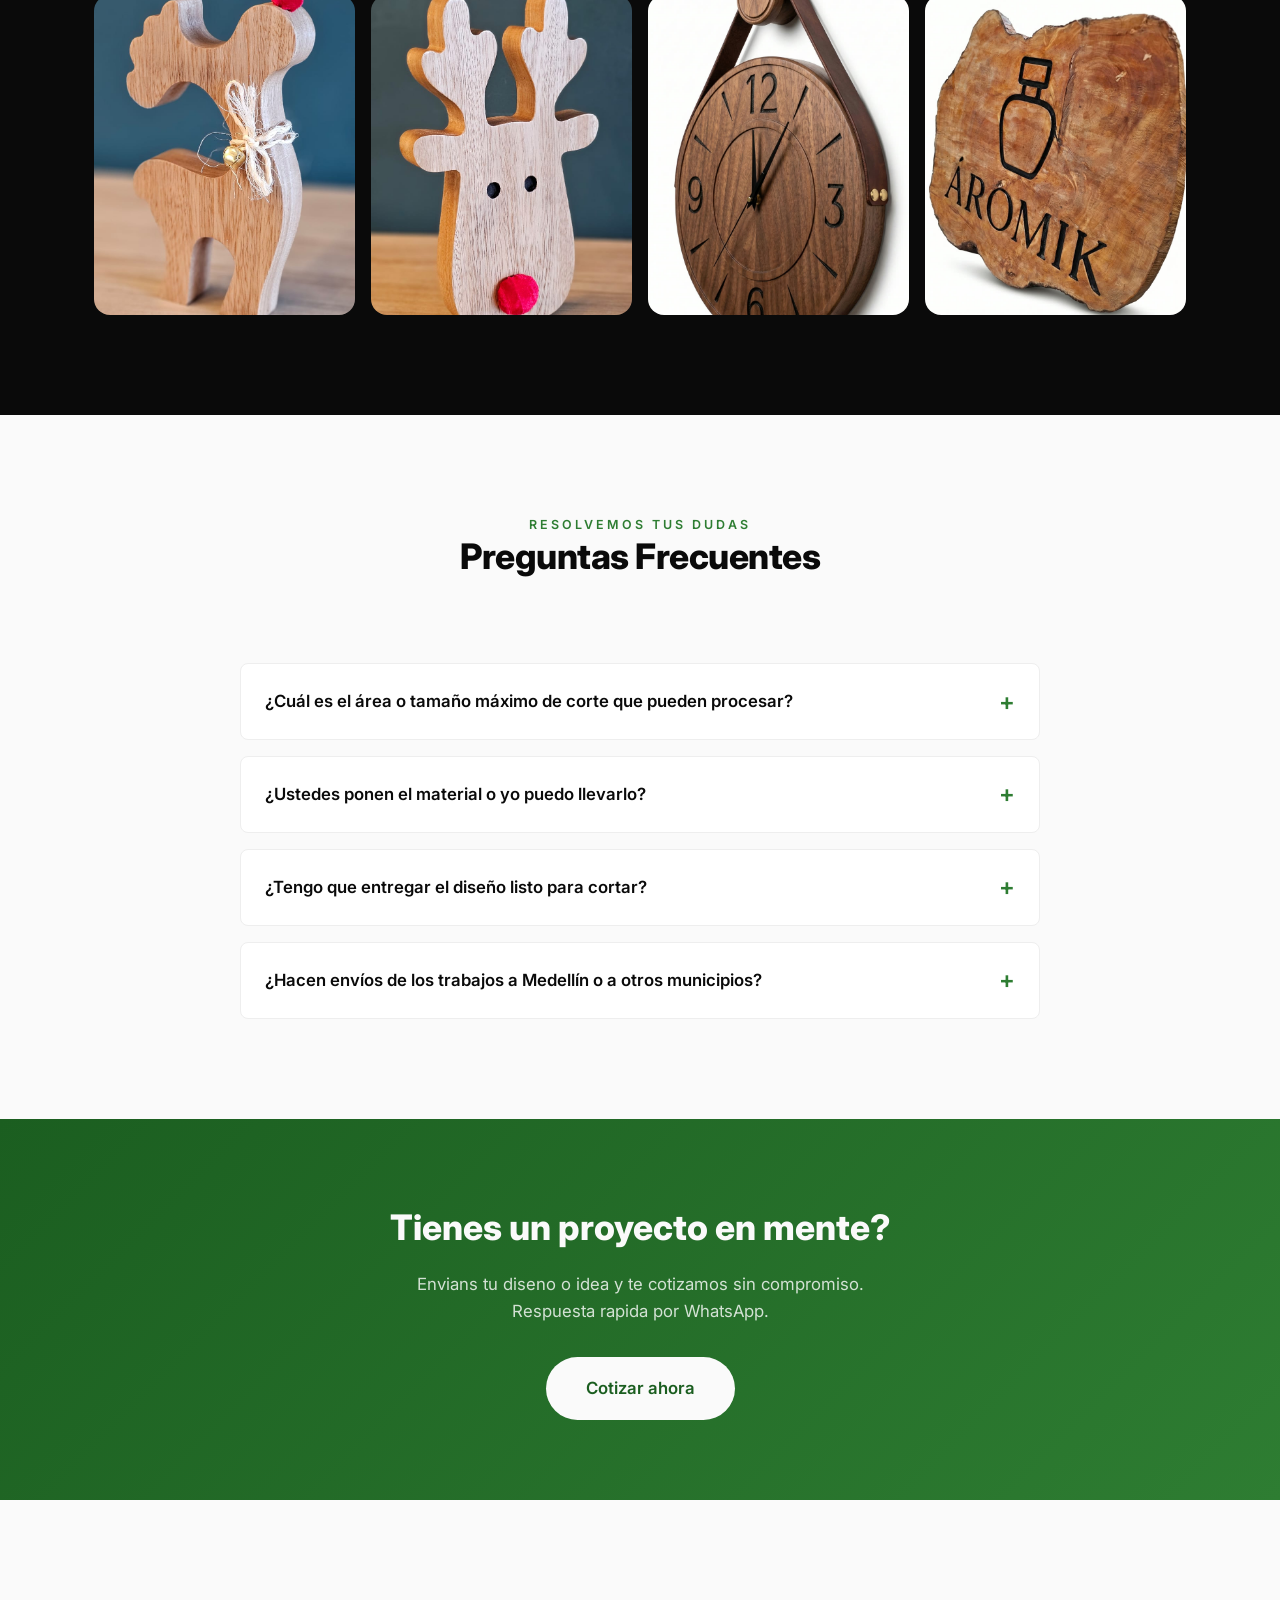
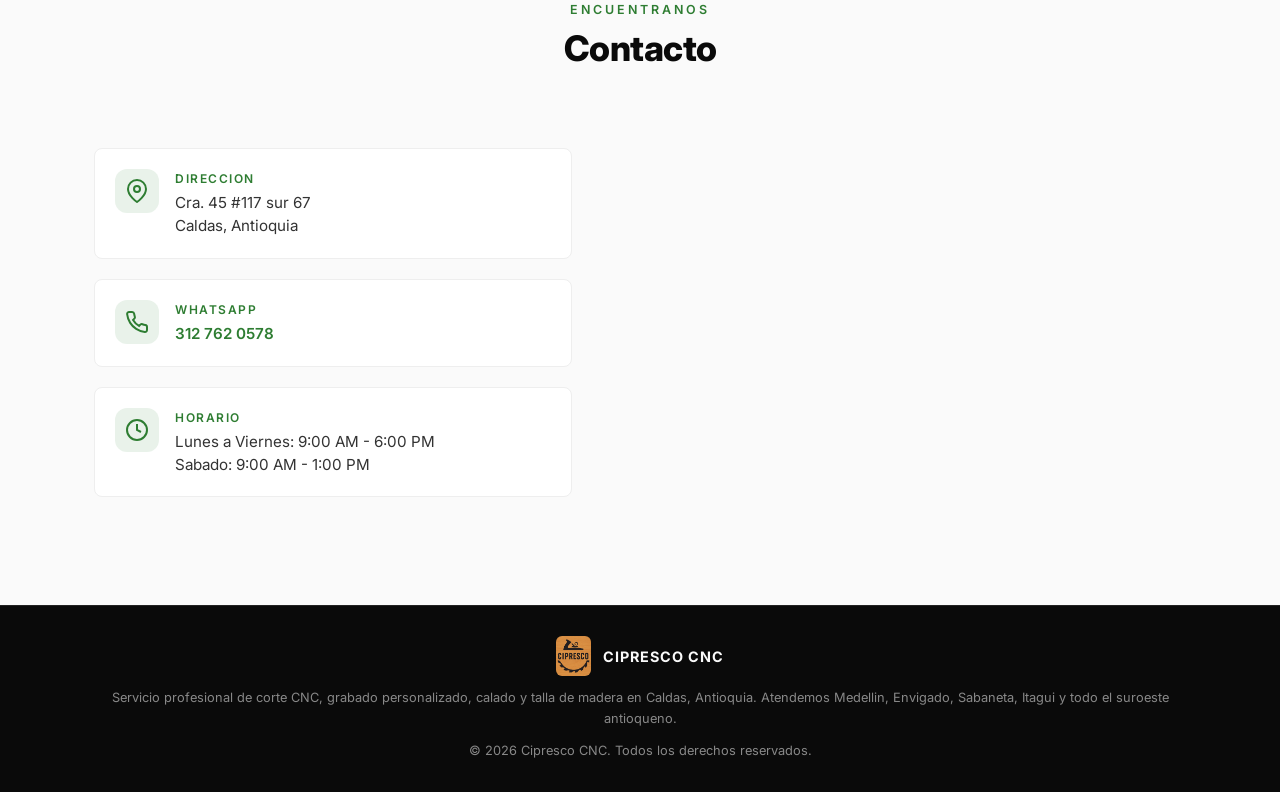
==== commit 99dd9026: "feat(videos): agregar flechas de navegacion al carrusel CNC en Accion Botones nativos a cada lado qu" ====
--- a/index.html
+++ b/index.html
@@ -438,7 +438,14 @@
         <div class="container">
             <span class="section-label section-label-light">Videos del proceso</span>
             <h2 class="section-title section-title-light">Nuestra CNC en Accion</h2>
-            <div class="reels-scroll">
+            <div class="reels-wrapper">
+                <button type="button" class="reels-nav reels-nav-prev" aria-label="Videos anteriores" aria-controls="reelsScroll" disabled>
+                    <svg width="22" height="22" viewBox="0 0 24 24" fill="none" stroke="currentColor" stroke-width="2.5" stroke-linecap="round" stroke-linejoin="round" aria-hidden="true"><polyline points="15 18 9 12 15 6"/></svg>
+                </button>
+                <button type="button" class="reels-nav reels-nav-next" aria-label="Videos siguientes" aria-controls="reelsScroll">
+                    <svg width="22" height="22" viewBox="0 0 24 24" fill="none" stroke="currentColor" stroke-width="2.5" stroke-linecap="round" stroke-linejoin="round" aria-hidden="true"><polyline points="9 18 15 12 9 6"/></svg>
+                </button>
+            <div class="reels-scroll" id="reelsScroll">
                 <div class="reel-card">
                     <video src="videos/tallado-caballo-3d-madera.mp4" muted playsinline loop preload="metadata"></video>
                     <div class="reel-overlay">
@@ -529,6 +536,7 @@
                         <svg width="14" height="14" viewBox="0 0 24 24" fill="none" stroke="#fff" stroke-width="2"><path d="M11 5L6 9H2v6h4l5 4V5z"/><line x1="23" y1="9" x2="17" y2="15"/><line x1="17" y1="9" x2="23" y2="15"/></svg>
                     </div>
                 </div>
+            </div>
             </div>
         </div>
     </section>
--- a/css/styles.css
+++ b/css/styles.css
@@ -611,6 +611,53 @@
 }
 
 /* === Video Reels === */
+.reels-wrapper {
+    position: relative;
+}
+
+.reels-nav {
+    position: absolute;
+    top: calc(50% - 6px);
+    transform: translateY(-50%);
+    z-index: 2;
+    width: 48px;
+    height: 48px;
+    border-radius: 50%;
+    border: 1px solid rgba(255, 255, 255, 0.15);
+    background: rgba(10, 10, 10, 0.75);
+    color: #fff;
+    display: flex;
+    align-items: center;
+    justify-content: center;
+    cursor: pointer;
+    backdrop-filter: blur(6px);
+    -webkit-backdrop-filter: blur(6px);
+    transition: background var(--transition), border-color var(--transition), opacity var(--transition);
+}
+
+.reels-nav-prev {
+    left: -20px;
+}
+
+.reels-nav-next {
+    right: -20px;
+}
+
+.reels-nav:hover:not(:disabled) {
+    background: var(--primary);
+    border-color: var(--primary-light);
+}
+
+.reels-nav:focus-visible {
+    outline: 2px solid var(--primary-light);
+    outline-offset: 3px;
+}
+
+.reels-nav:disabled {
+    opacity: 0;
+    pointer-events: none;
+}
+
 .reels-scroll {
     display: flex;
     gap: 16px;
@@ -1223,6 +1270,19 @@
         flex: 0 0 200px;
     }
 
+    .reels-nav {
+        width: 40px;
+        height: 40px;
+    }
+
+    .reels-nav-prev {
+        left: 4px;
+    }
+
+    .reels-nav-next {
+        right: 4px;
+    }
+
     .materials-grid {
         grid-template-columns: repeat(3, 1fr);
     }
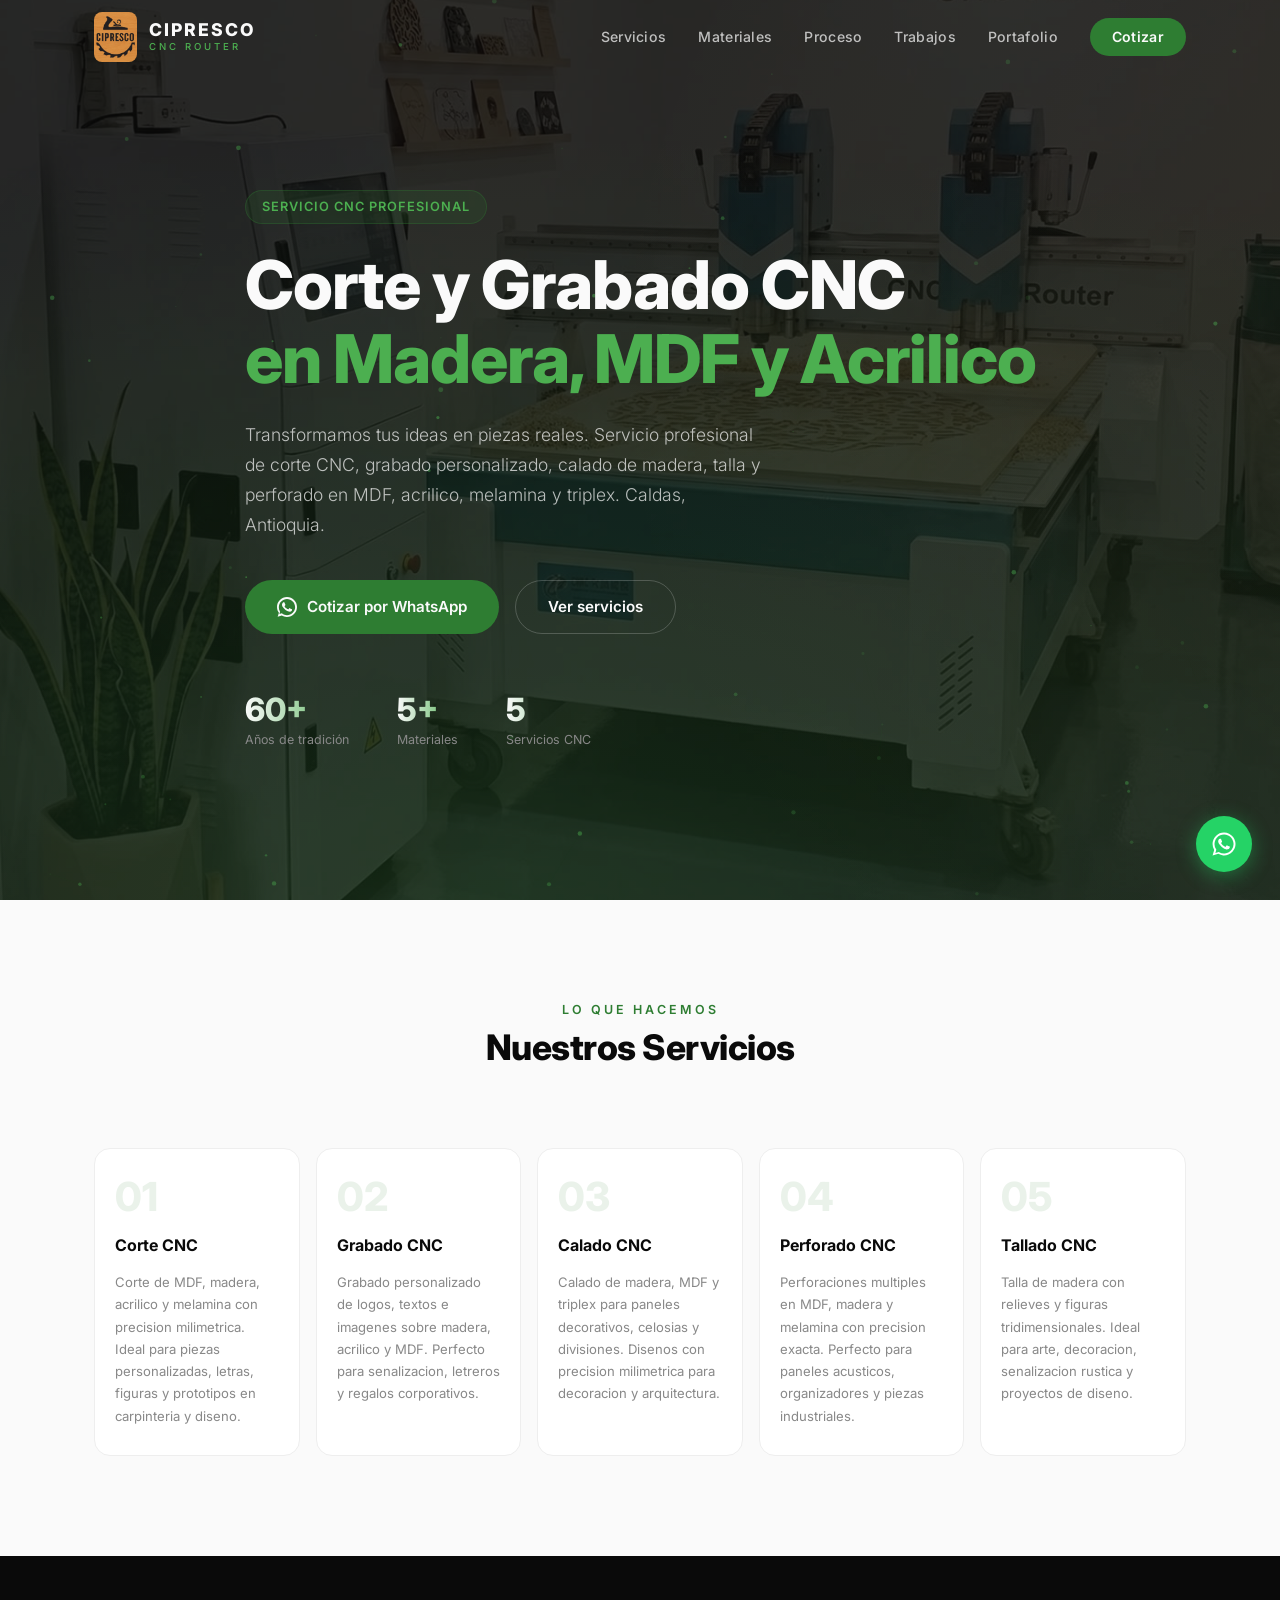
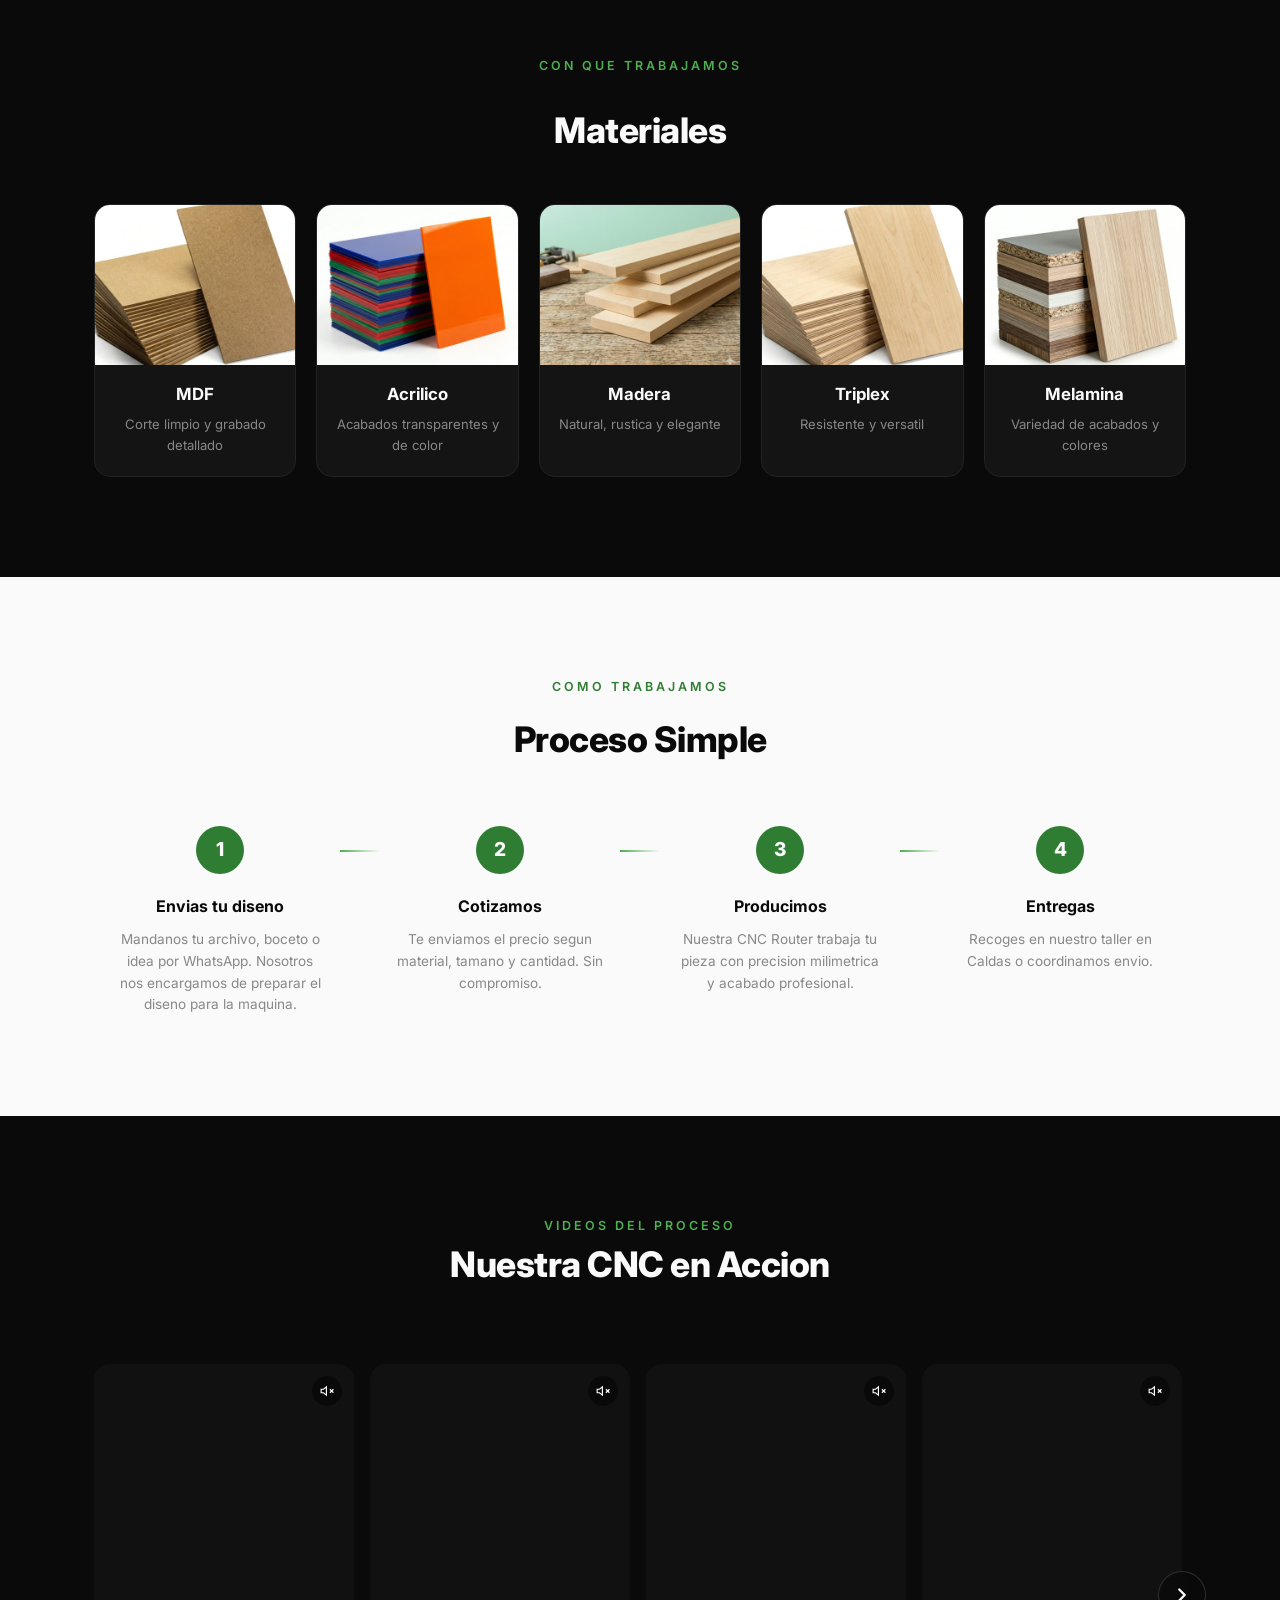
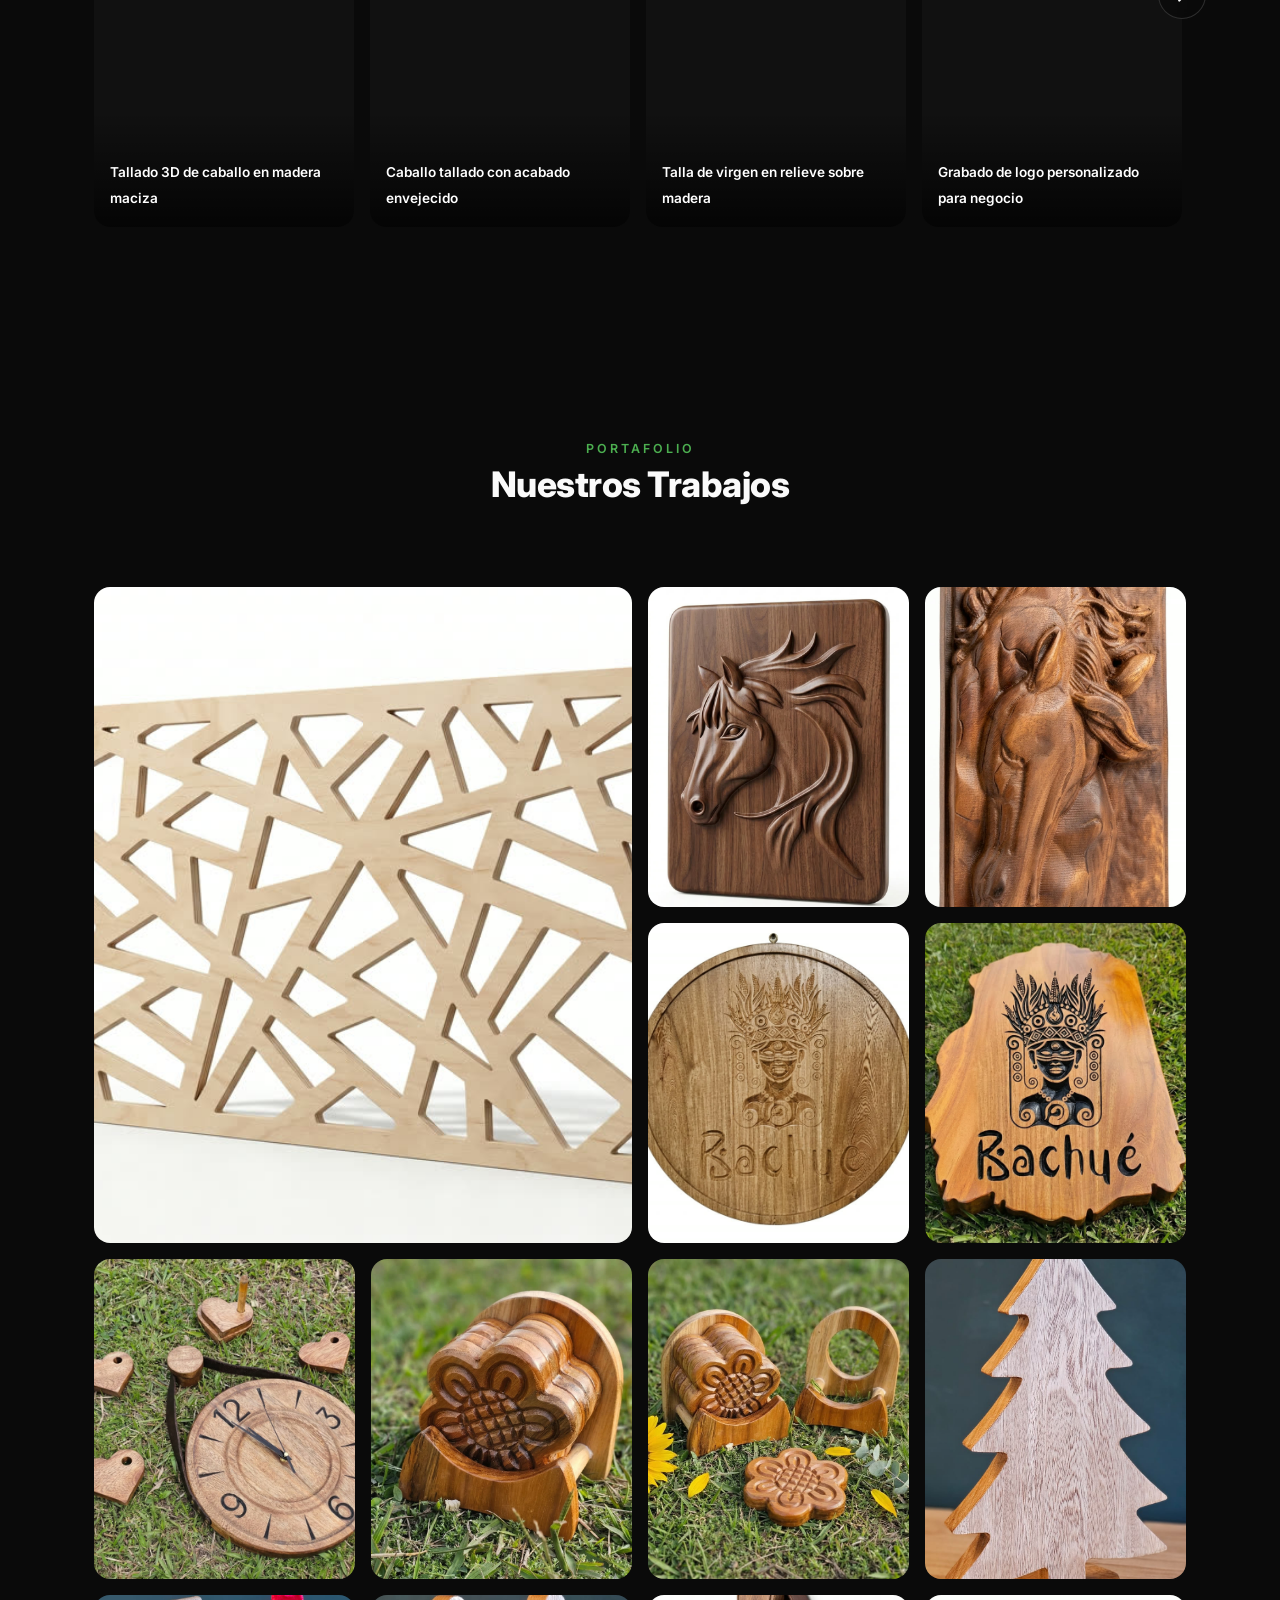
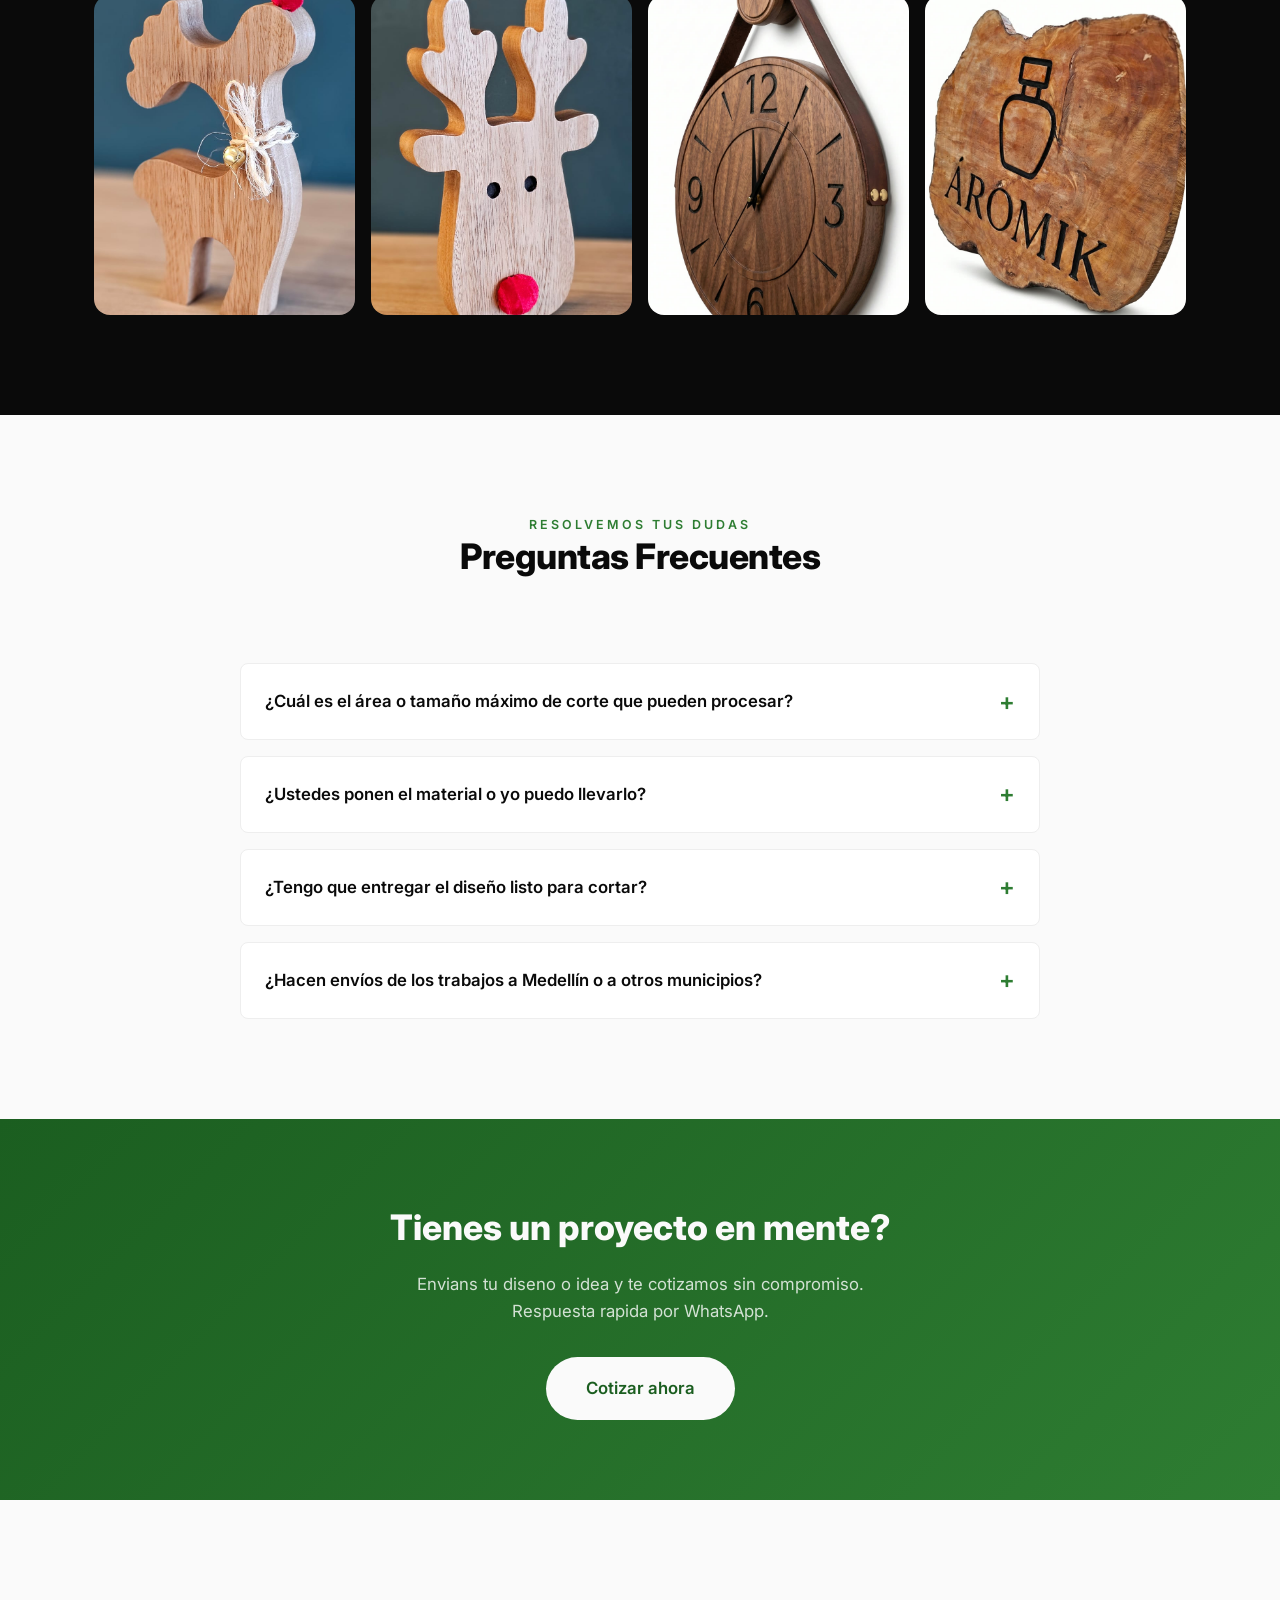
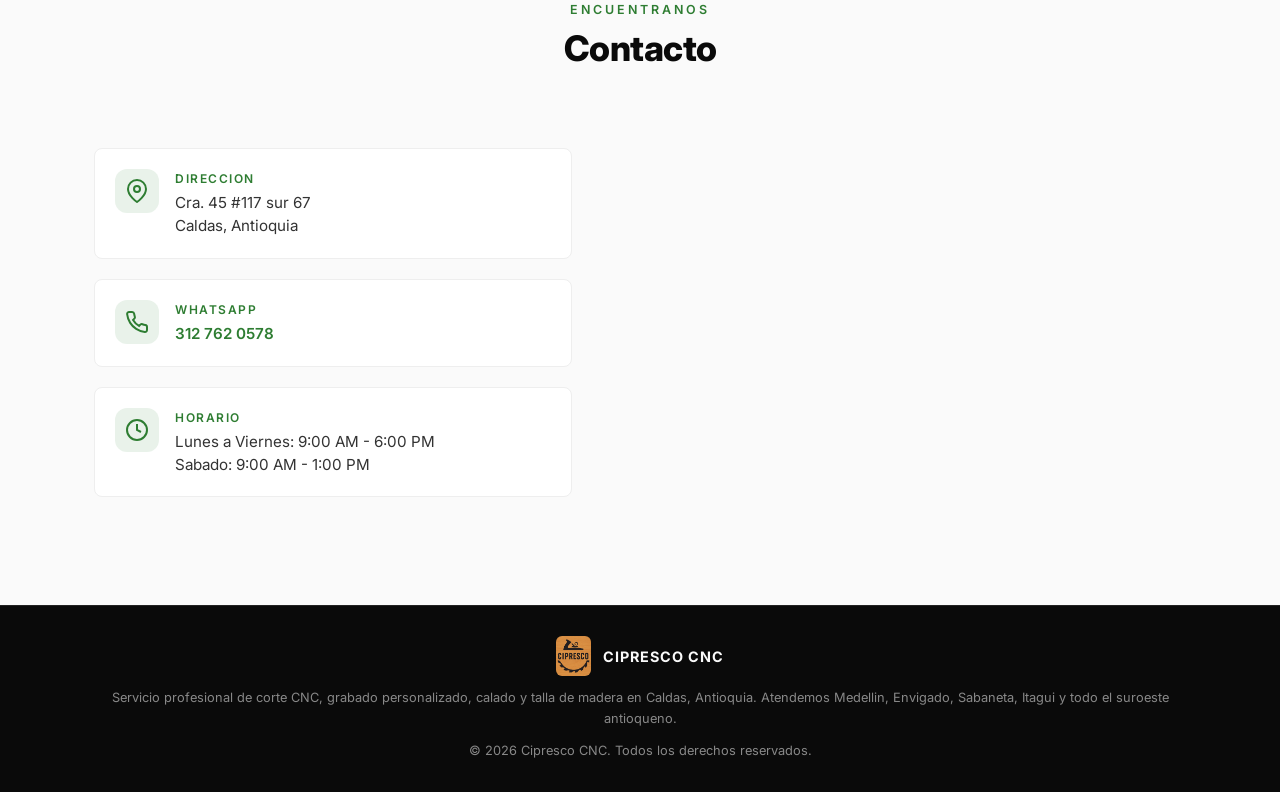
==== commit d2864ece: "feat(portafolio,videos): agregar Rancho H, glamping Mountain Blue River y 2 videos - Tallado: foto 8" ====
--- a/index.html
+++ b/index.html
@@ -198,6 +198,26 @@
           "thumbnailUrl": "https://ciprescocnc.com/Fotos/og-preview.jpg",
           "uploadDate": "2026-10-12",
           "duration": "PT0M46S"
+        },
+        {
+          "@type": "VideoObject",
+          "position": 11,
+          "name": "Letrero tallado en madera para ganaderia Rancho H",
+          "description": "Tallado CNC en relieve de letrero en madera con cabezas de ganado Brahman. Letreros personalizados para fincas y ganaderias en Caldas, Antioquia.",
+          "contentUrl": "https://ciprescocnc.com/videos/tallado-personalizado-relieve-madera.mp4",
+          "thumbnailUrl": "https://ciprescocnc.com/Fotos/og-preview.jpg",
+          "uploadDate": "2026-10-27",
+          "duration": "PT1M0S"
+        },
+        {
+          "@type": "VideoObject",
+          "position": 12,
+          "name": "Grabado CNC de letreros en madera para glamping",
+          "description": "Grabado CNC de letrero principal y letreros de cabanas en madera para glamping. Senaletica personalizada en Caldas, Antioquia y Medellin.",
+          "contentUrl": "https://ciprescocnc.com/videos/grabado-letrero-glamping-madera.mp4",
+          "thumbnailUrl": "https://ciprescocnc.com/Fotos/og-preview.jpg",
+          "uploadDate": "2026-10-27",
+          "duration": "PT0M56S"
         }
       ]
     }
@@ -531,6 +551,24 @@
                     <video src="videos/grabado-letrero-negocio-madera.mp4" muted playsinline loop preload="metadata"></video>
                     <div class="reel-overlay">
                         <span class="reel-label">Grabado de letrero para negocio</span>
+                    </div>
+                    <div class="reel-mute-icon" aria-hidden="true">
+                        <svg width="14" height="14" viewBox="0 0 24 24" fill="none" stroke="#fff" stroke-width="2"><path d="M11 5L6 9H2v6h4l5 4V5z"/><line x1="23" y1="9" x2="17" y2="15"/><line x1="17" y1="9" x2="23" y2="15"/></svg>
+                    </div>
+                </div>
+                <div class="reel-card">
+                    <video src="videos/tallado-personalizado-relieve-madera.mp4" muted playsinline loop preload="metadata"></video>
+                    <div class="reel-overlay">
+                        <span class="reel-label">Letrero tallado en relieve para ganadería</span>
+                    </div>
+                    <div class="reel-mute-icon" aria-hidden="true">
+                        <svg width="14" height="14" viewBox="0 0 24 24" fill="none" stroke="#fff" stroke-width="2"><path d="M11 5L6 9H2v6h4l5 4V5z"/><line x1="23" y1="9" x2="17" y2="15"/><line x1="17" y1="9" x2="23" y2="15"/></svg>
+                    </div>
+                </div>
+                <div class="reel-card">
+                    <video src="videos/grabado-letrero-glamping-madera.mp4" muted playsinline loop preload="metadata"></video>
+                    <div class="reel-overlay">
+                        <span class="reel-label">Grabado de letreros para glamping</span>
                     </div>
                     <div class="reel-mute-icon" aria-hidden="true">
                         <svg width="14" height="14" viewBox="0 0 24 24" fill="none" stroke="#fff" stroke-width="2"><path d="M11 5L6 9H2v6h4l5 4V5z"/><line x1="23" y1="9" x2="17" y2="15"/><line x1="17" y1="9" x2="23" y2="15"/></svg>
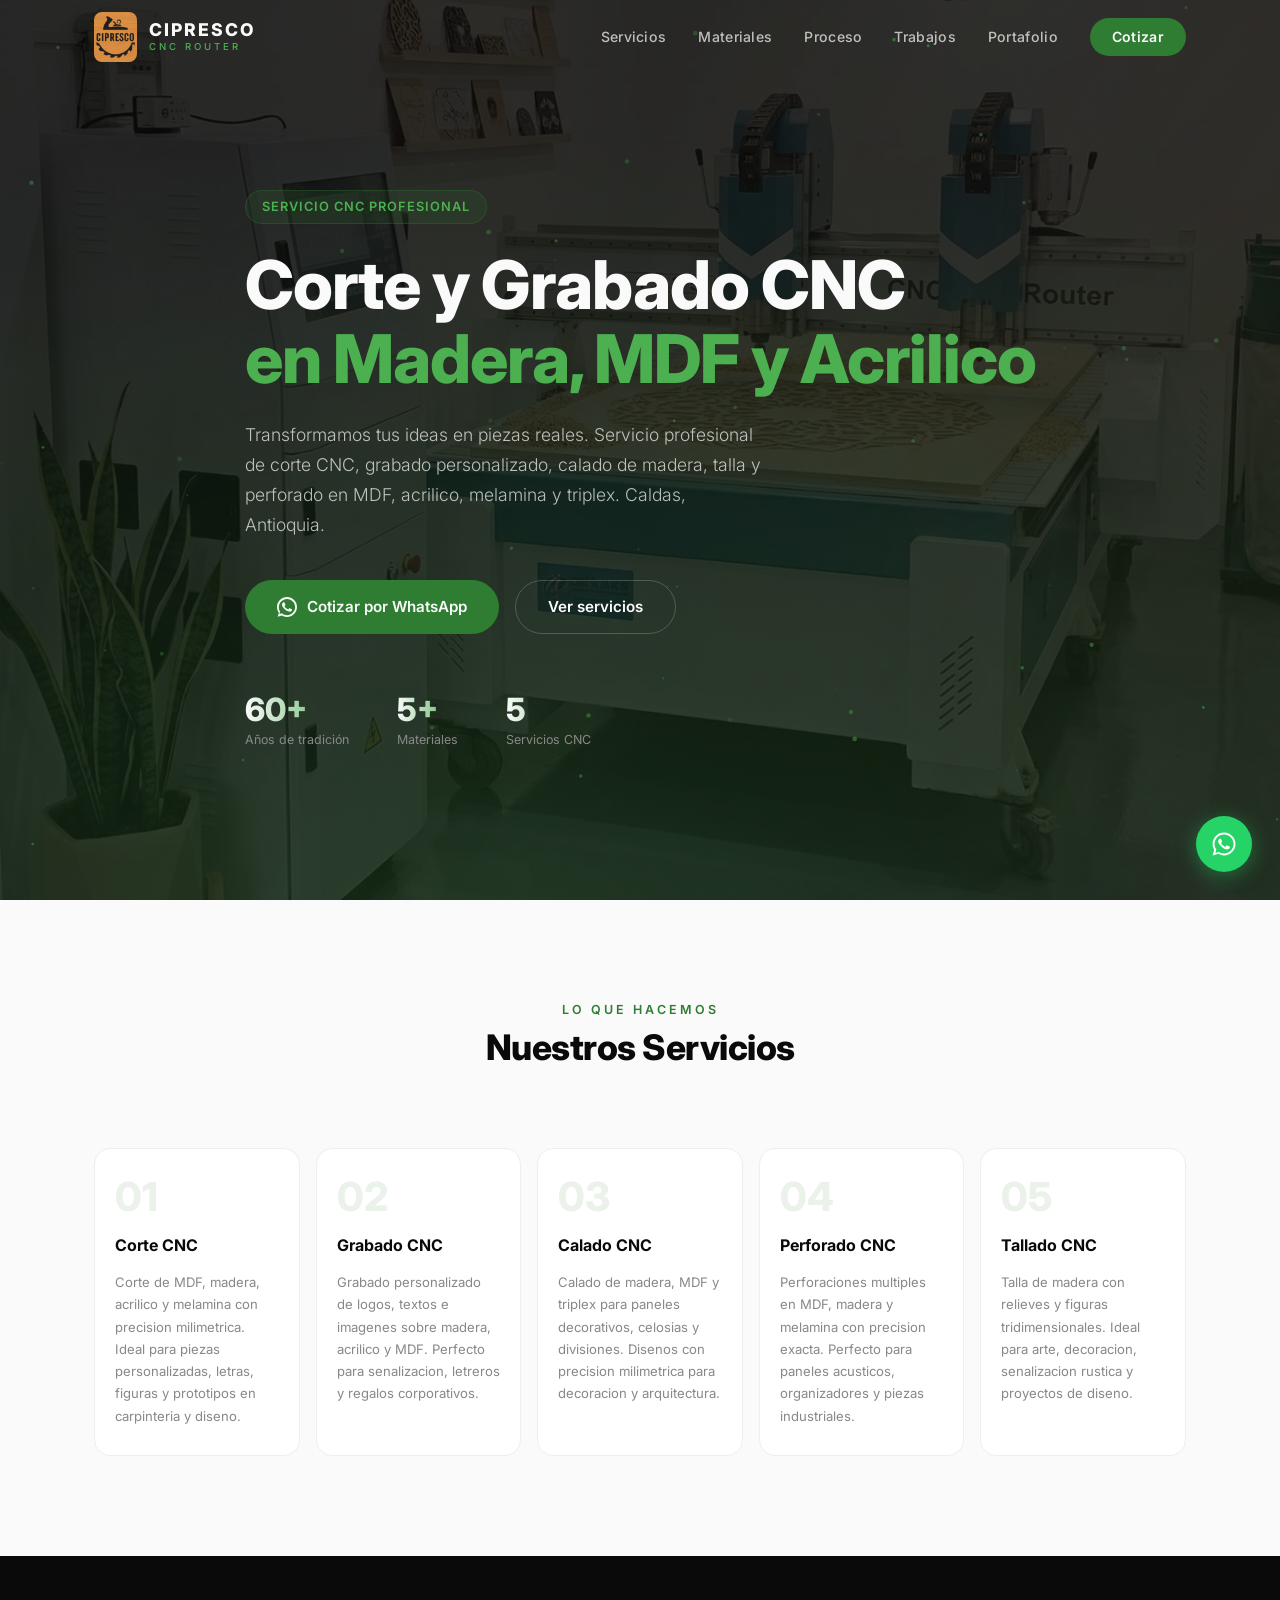
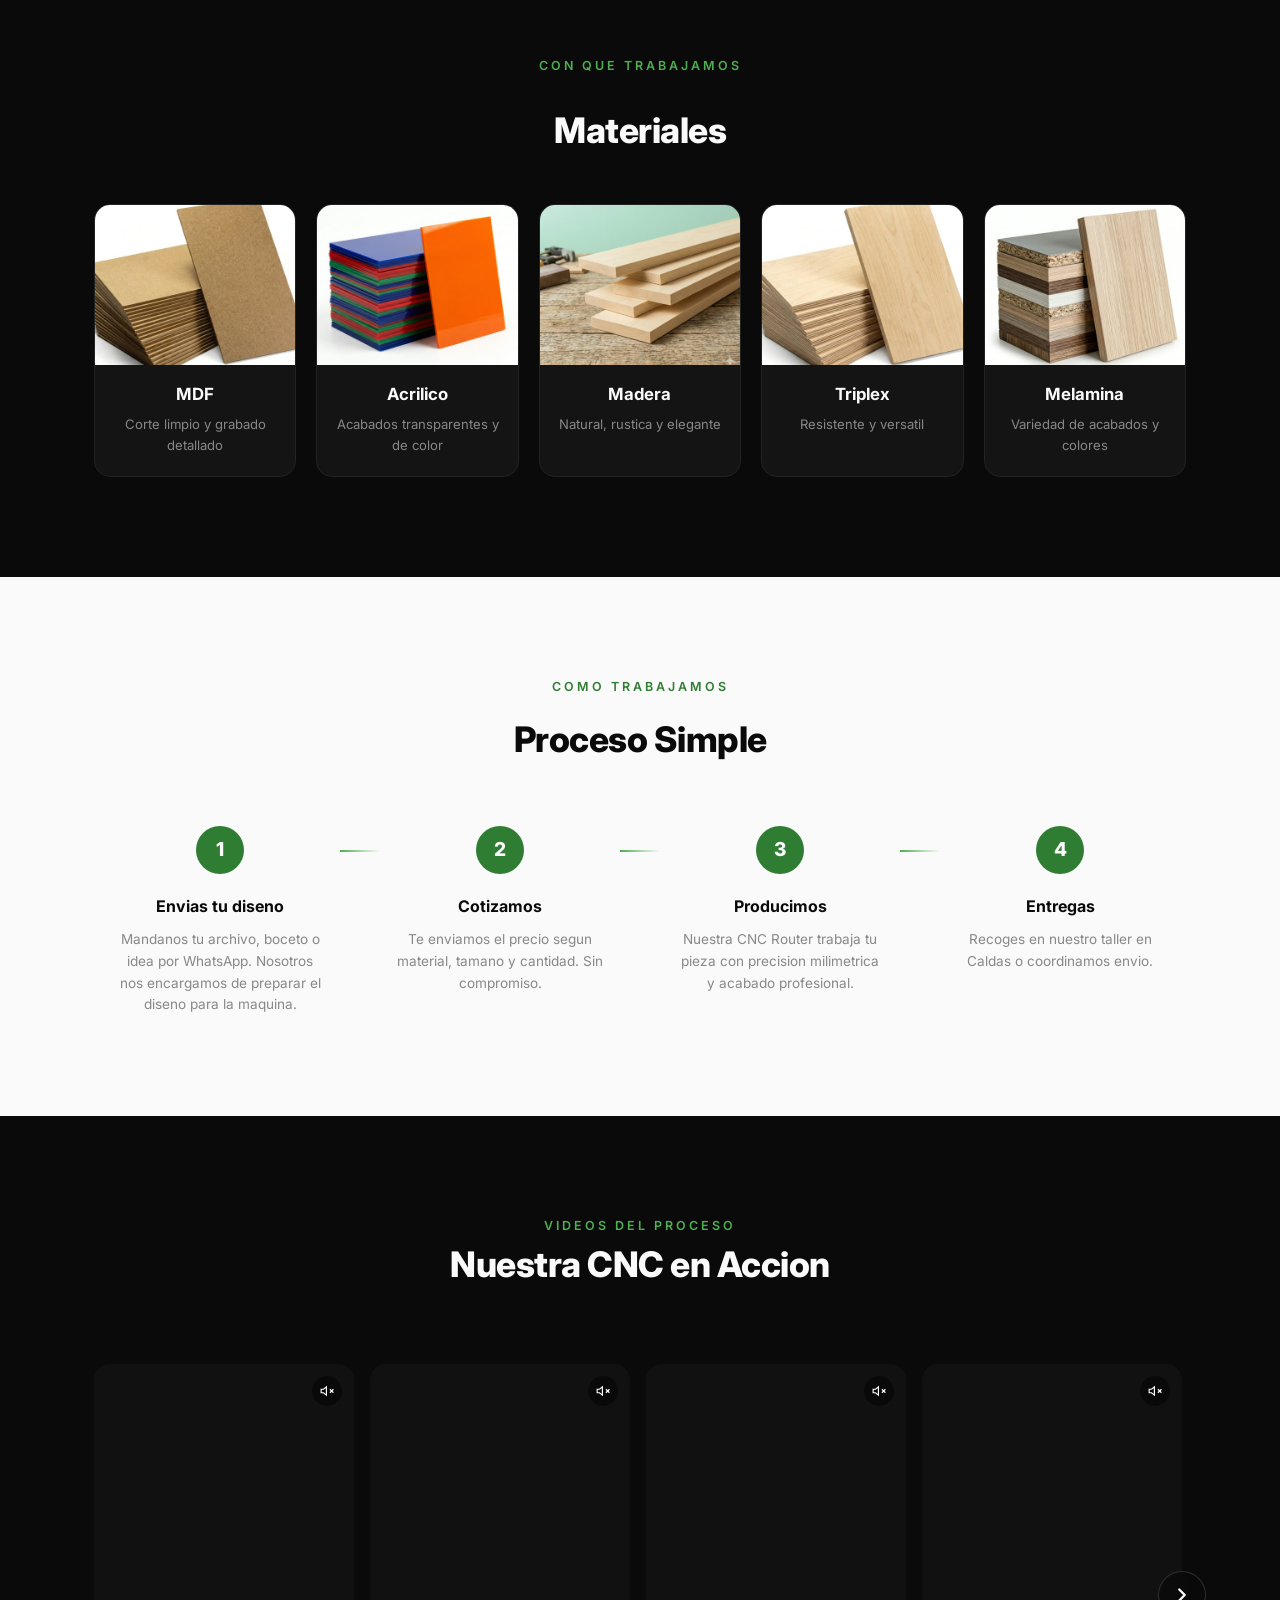
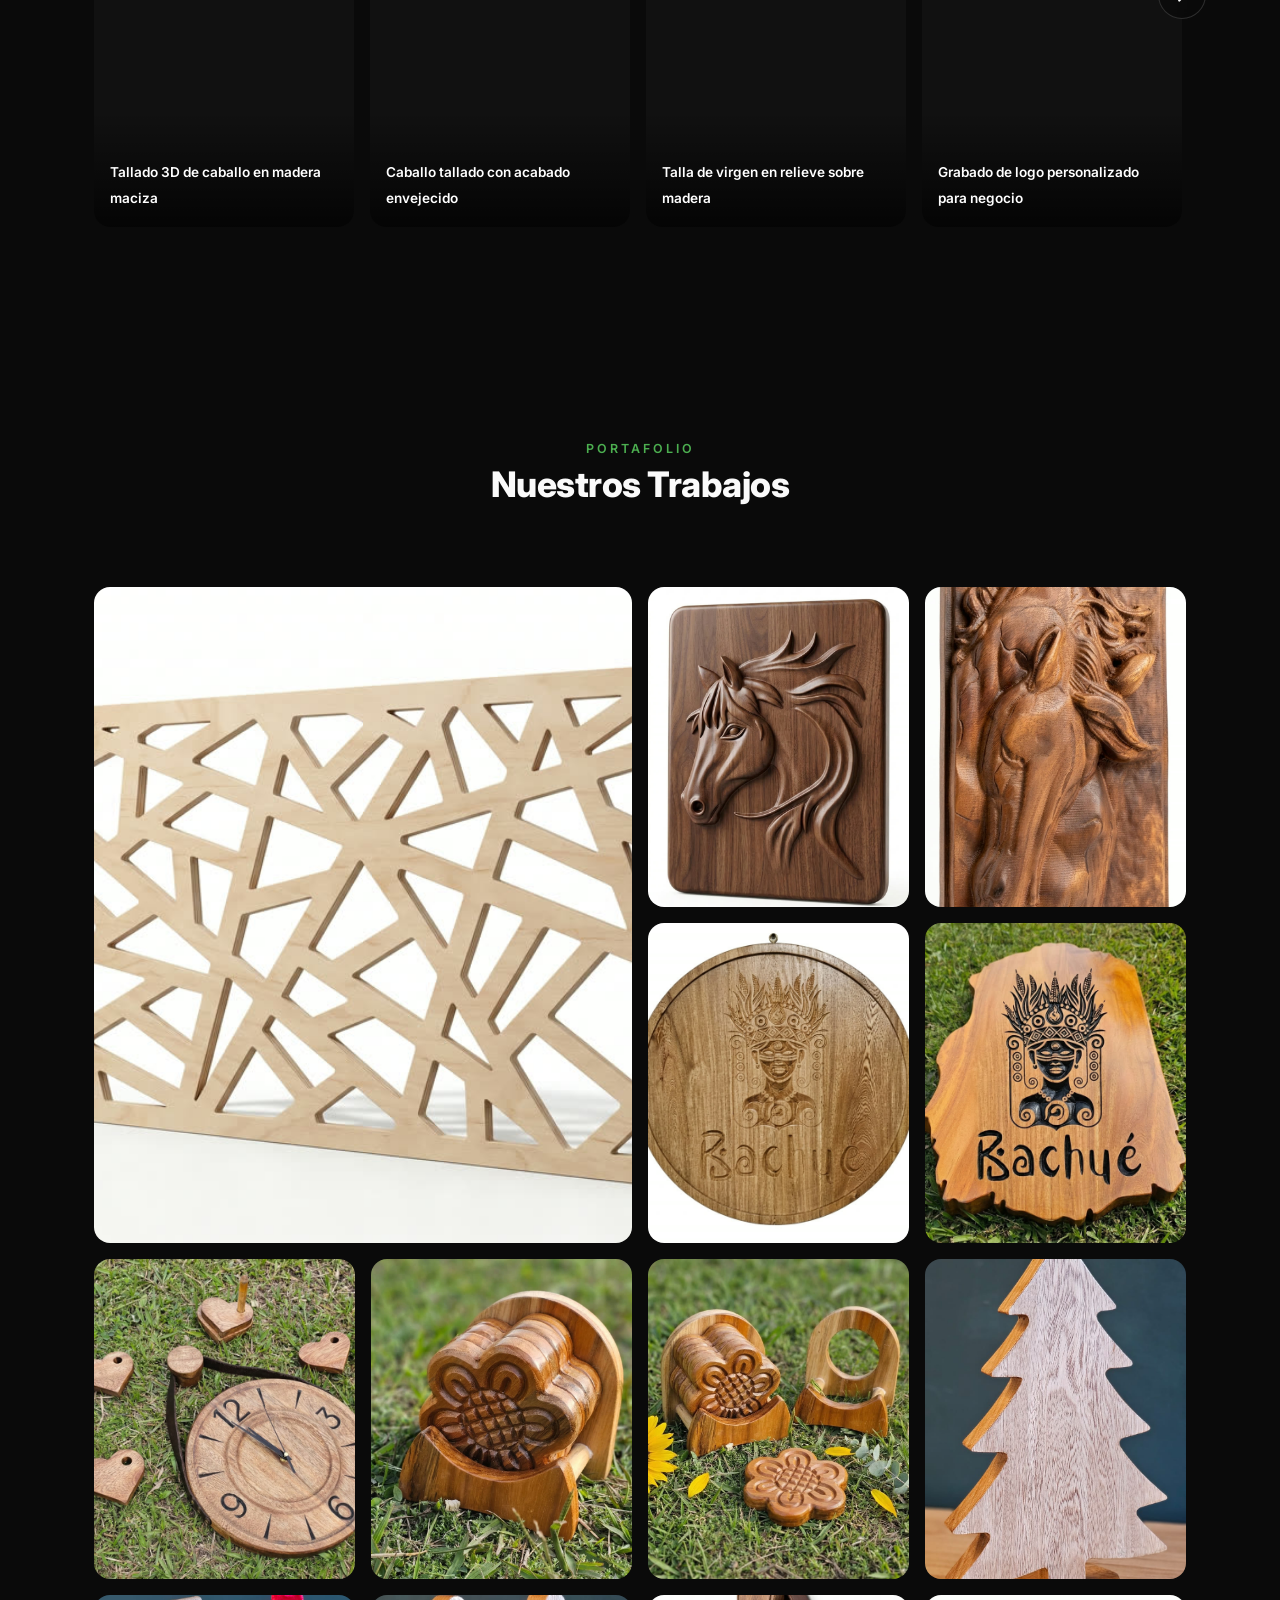
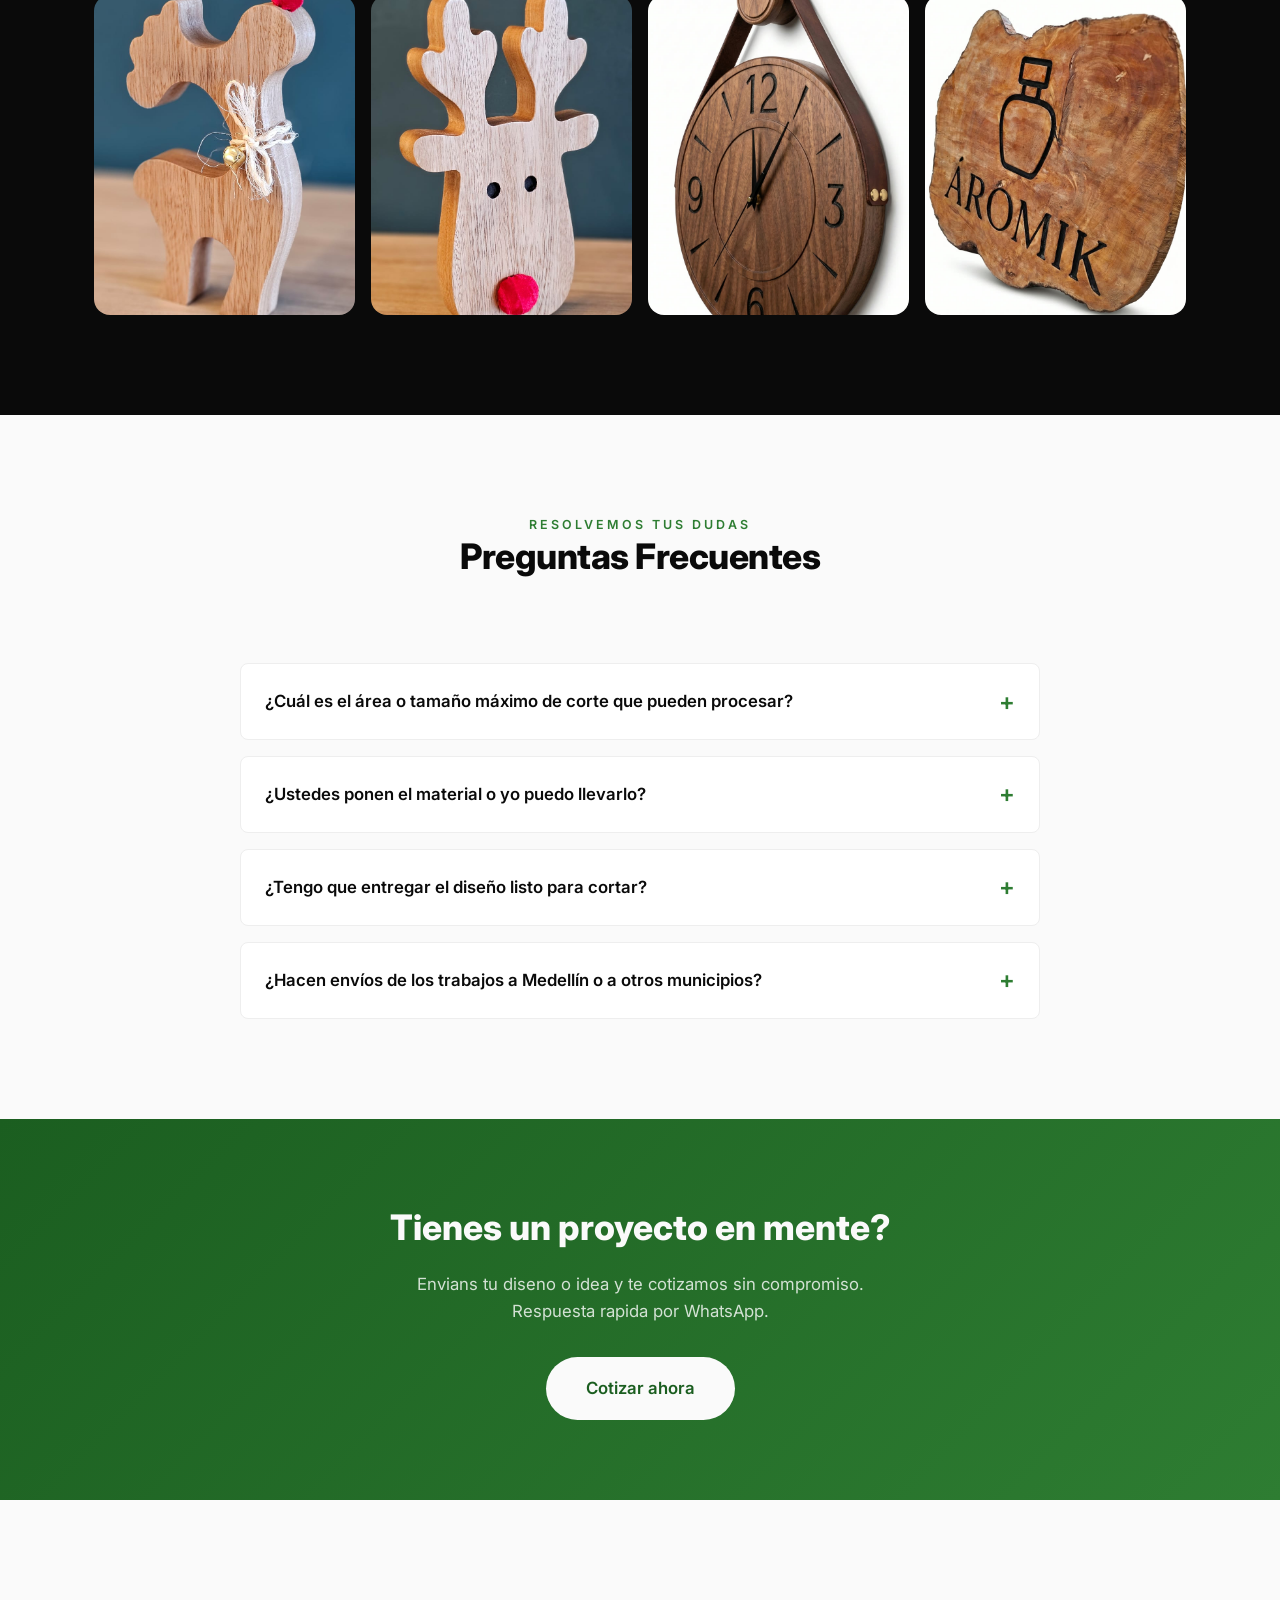
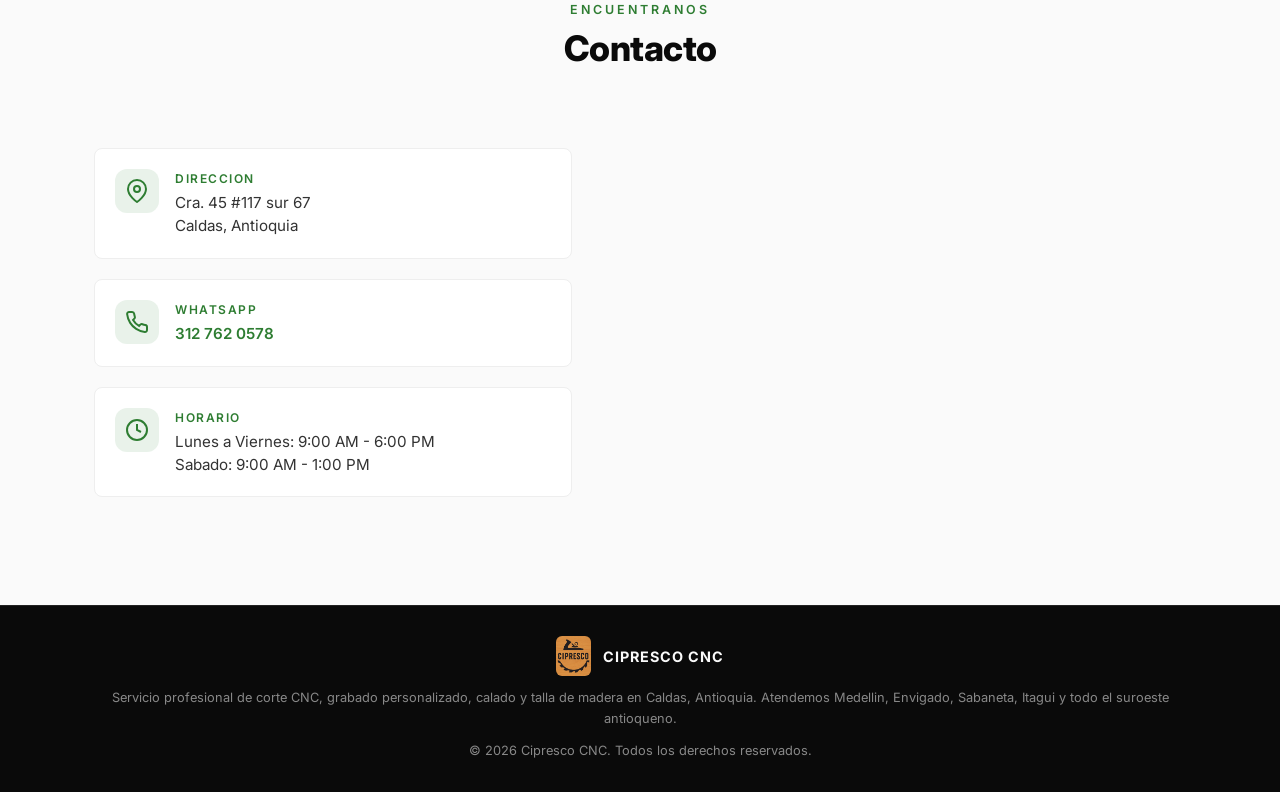
==== commit e87cef0e: "feat(compartir): boton para compartir fotos y videos por WhatsApp - Boton "Compartir" en el lightbox" ====
--- a/index.html
+++ b/index.html
@@ -784,6 +784,10 @@
     <div class="video-modal" id="videoModal">
         <button class="video-modal-close" id="videoModalClose" aria-label="Cerrar">&times;</button>
         <video id="videoModalPlayer" controls playsinline></video>
+        <button class="share-btn" id="videoModalShare" type="button" aria-label="Compartir este video por WhatsApp">
+            <svg viewBox="0 0 32 32" width="18" height="18" fill="currentColor" aria-hidden="true"><path d="M16.01 2.93A13.07 13.07 0 002.93 16a12.94 12.94 0 001.88 6.72L2.93 29.07l6.56-1.81A13.06 13.06 0 1016.01 2.93zm0 23.9a10.82 10.82 0 01-5.52-1.51l-.4-.23-3.89 1.07 1.04-3.78-.27-.42a10.84 10.84 0 1110.04 4.87zm5.94-8.12c-.33-.16-1.93-.95-2.23-1.06s-.52-.16-.73.17-.84 1.06-1.03 1.28-.38.25-.71.08a8.93 8.93 0 01-2.64-1.63 9.93 9.93 0 01-1.83-2.27c-.19-.33 0-.5.14-.67.16-.16.33-.41.5-.62s.22-.33.33-.56.06-.42-.03-.58-.73-1.76-1-2.41-.53-.55-.73-.56h-.62a1.2 1.2 0 00-.87.41 3.66 3.66 0 00-1.14 2.72 6.35 6.35 0 001.33 3.38 14.53 14.53 0 005.57 4.93c.78.34 1.39.54 1.86.69a4.5 4.5 0 002.06.13 3.37 3.37 0 002.22-1.56 2.74 2.74 0 00.19-1.56c-.06-.14-.25-.22-.52-.38z"/></svg>
+            <span>Compartir</span>
+        </button>
     </div>
 
     <!-- Lightbox -->
@@ -792,6 +796,10 @@
         <button class="lightbox-prev" id="lightboxPrev" aria-label="Anterior">&#8249;</button>
         <button class="lightbox-next" id="lightboxNext" aria-label="Siguiente">&#8250;</button>
         <img src="" alt="" id="lightboxImg">
+        <button class="share-btn" id="lightboxShare" type="button" aria-label="Compartir esta foto por WhatsApp">
+            <svg viewBox="0 0 32 32" width="18" height="18" fill="currentColor" aria-hidden="true"><path d="M16.01 2.93A13.07 13.07 0 002.93 16a12.94 12.94 0 001.88 6.72L2.93 29.07l6.56-1.81A13.06 13.06 0 1016.01 2.93zm0 23.9a10.82 10.82 0 01-5.52-1.51l-.4-.23-3.89 1.07 1.04-3.78-.27-.42a10.84 10.84 0 1110.04 4.87zm5.94-8.12c-.33-.16-1.93-.95-2.23-1.06s-.52-.16-.73.17-.84 1.06-1.03 1.28-.38.25-.71.08a8.93 8.93 0 01-2.64-1.63 9.93 9.93 0 01-1.83-2.27c-.19-.33 0-.5.14-.67.16-.16.33-.41.5-.62s.22-.33.33-.56.06-.42-.03-.58-.73-1.76-1-2.41-.53-.55-.73-.56h-.62a1.2 1.2 0 00-.87.41 3.66 3.66 0 00-1.14 2.72 6.35 6.35 0 001.33 3.38 14.53 14.53 0 005.57 4.93c.78.34 1.39.54 1.86.69a4.5 4.5 0 002.06.13 3.37 3.37 0 002.22-1.56 2.74 2.74 0 00.19-1.56c-.06-.14-.25-.22-.52-.38z"/></svg>
+            <span>Compartir</span>
+        </button>
     </div>
 
     <script src="js/main.js"></script>
--- a/css/styles.css
+++ b/css/styles.css
@@ -764,7 +764,7 @@
 }
 
 .video-modal video {
-    max-height: 90vh;
+    max-height: calc(90vh - 72px);
     max-width: 90vw;
     border-radius: 12px;
     outline: none;
@@ -1042,7 +1042,7 @@
 
 .lightbox img {
     max-width: 90vw;
-    max-height: 90vh;
+    max-height: calc(90vh - 72px);
     object-fit: contain;
     border-radius: 8px;
     cursor: default;
@@ -1100,6 +1100,39 @@
     background: rgba(255, 255, 255, 0.25);
 }
 
+/* Share by WhatsApp (lightbox and video modal) */
+.share-btn {
+    position: absolute;
+    bottom: 24px;
+    left: 50%;
+    transform: translateX(-50%);
+    display: inline-flex;
+    align-items: center;
+    gap: 8px;
+    padding: 12px 22px;
+    background: var(--primary);
+    color: #fff;
+    border: none;
+    border-radius: 999px;
+    font-family: inherit;
+    font-size: 0.95rem;
+    font-weight: 600;
+    line-height: 1;
+    cursor: pointer;
+    box-shadow: 0 4px 20px rgba(0, 0, 0, 0.4);
+    transition: background 0.2s;
+    z-index: 201;
+}
+
+.share-btn:hover {
+    background: var(--primary-dark);
+}
+
+.share-btn:focus-visible {
+    outline: 2px solid #fff;
+    outline-offset: 3px;
+}
+
 /* === Animations === */
 @keyframes fadeInUp {
     from { opacity: 0; transform: translateY(30px); }
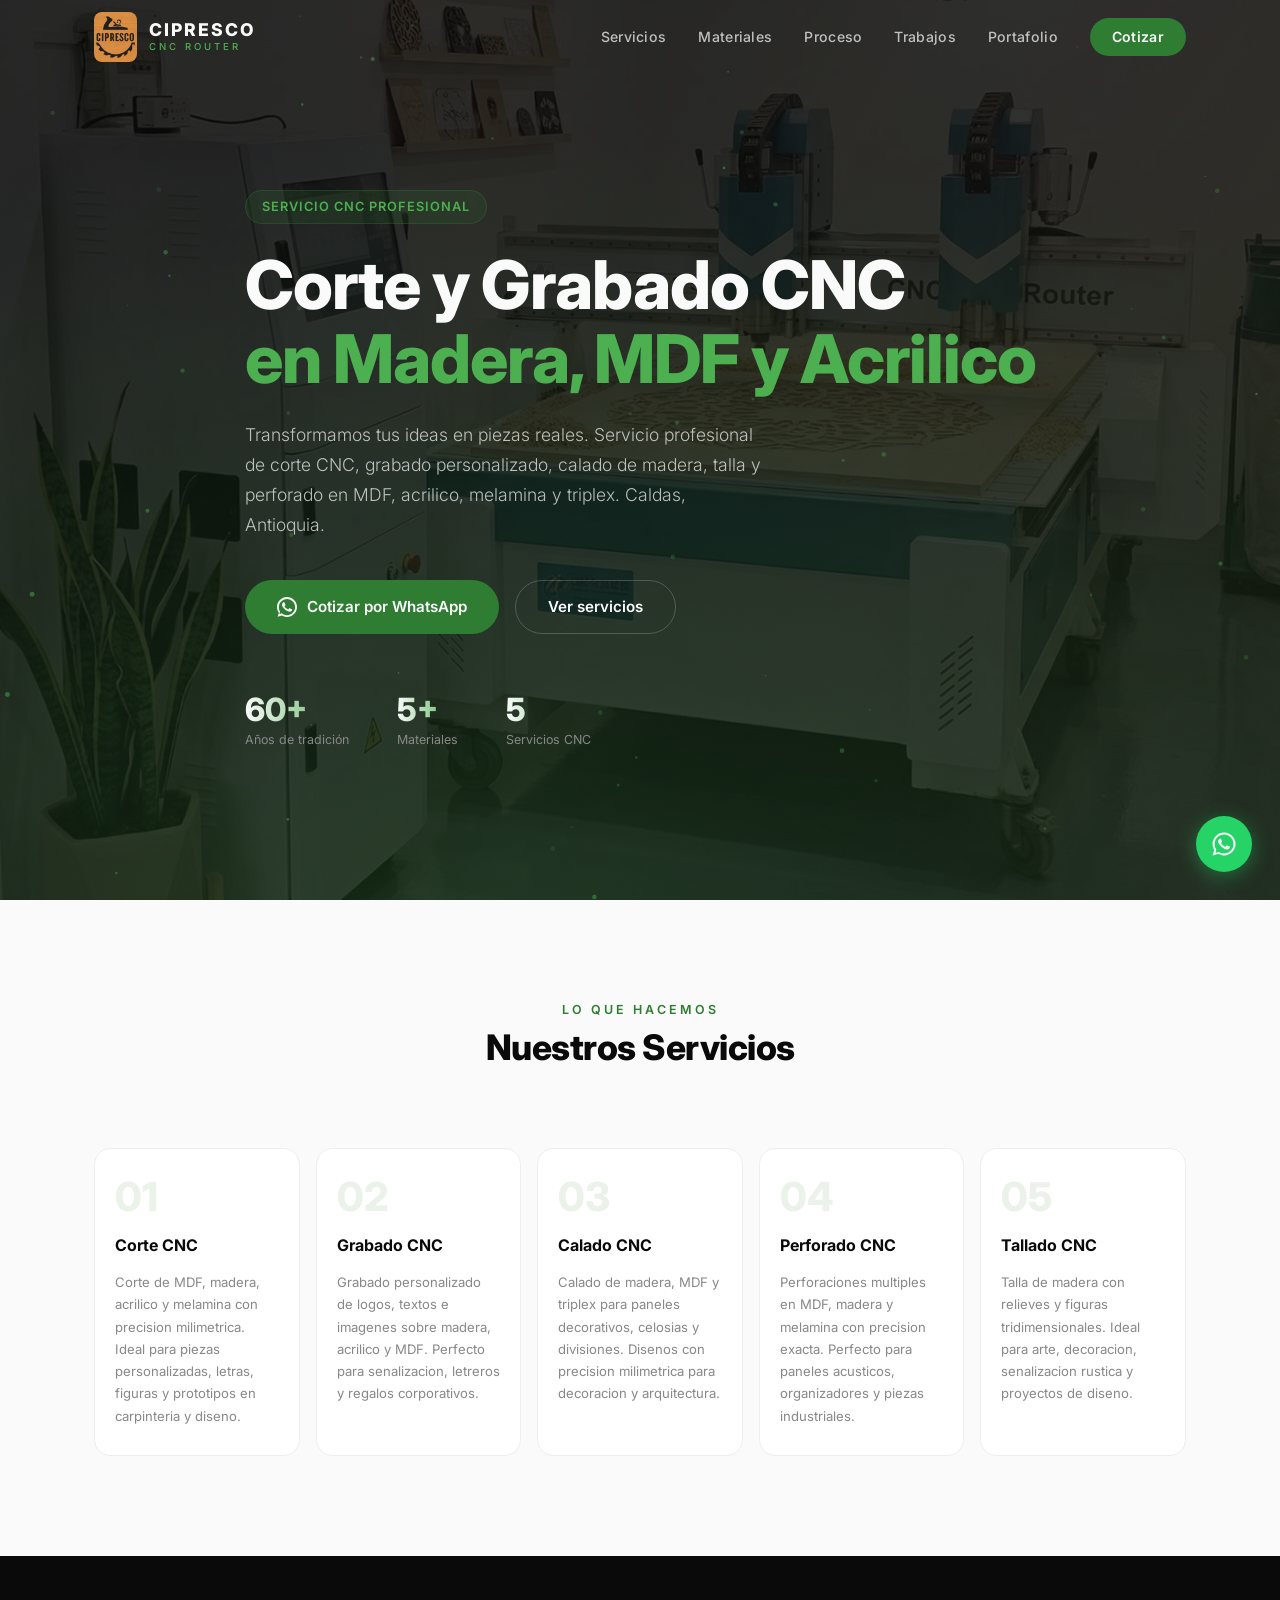
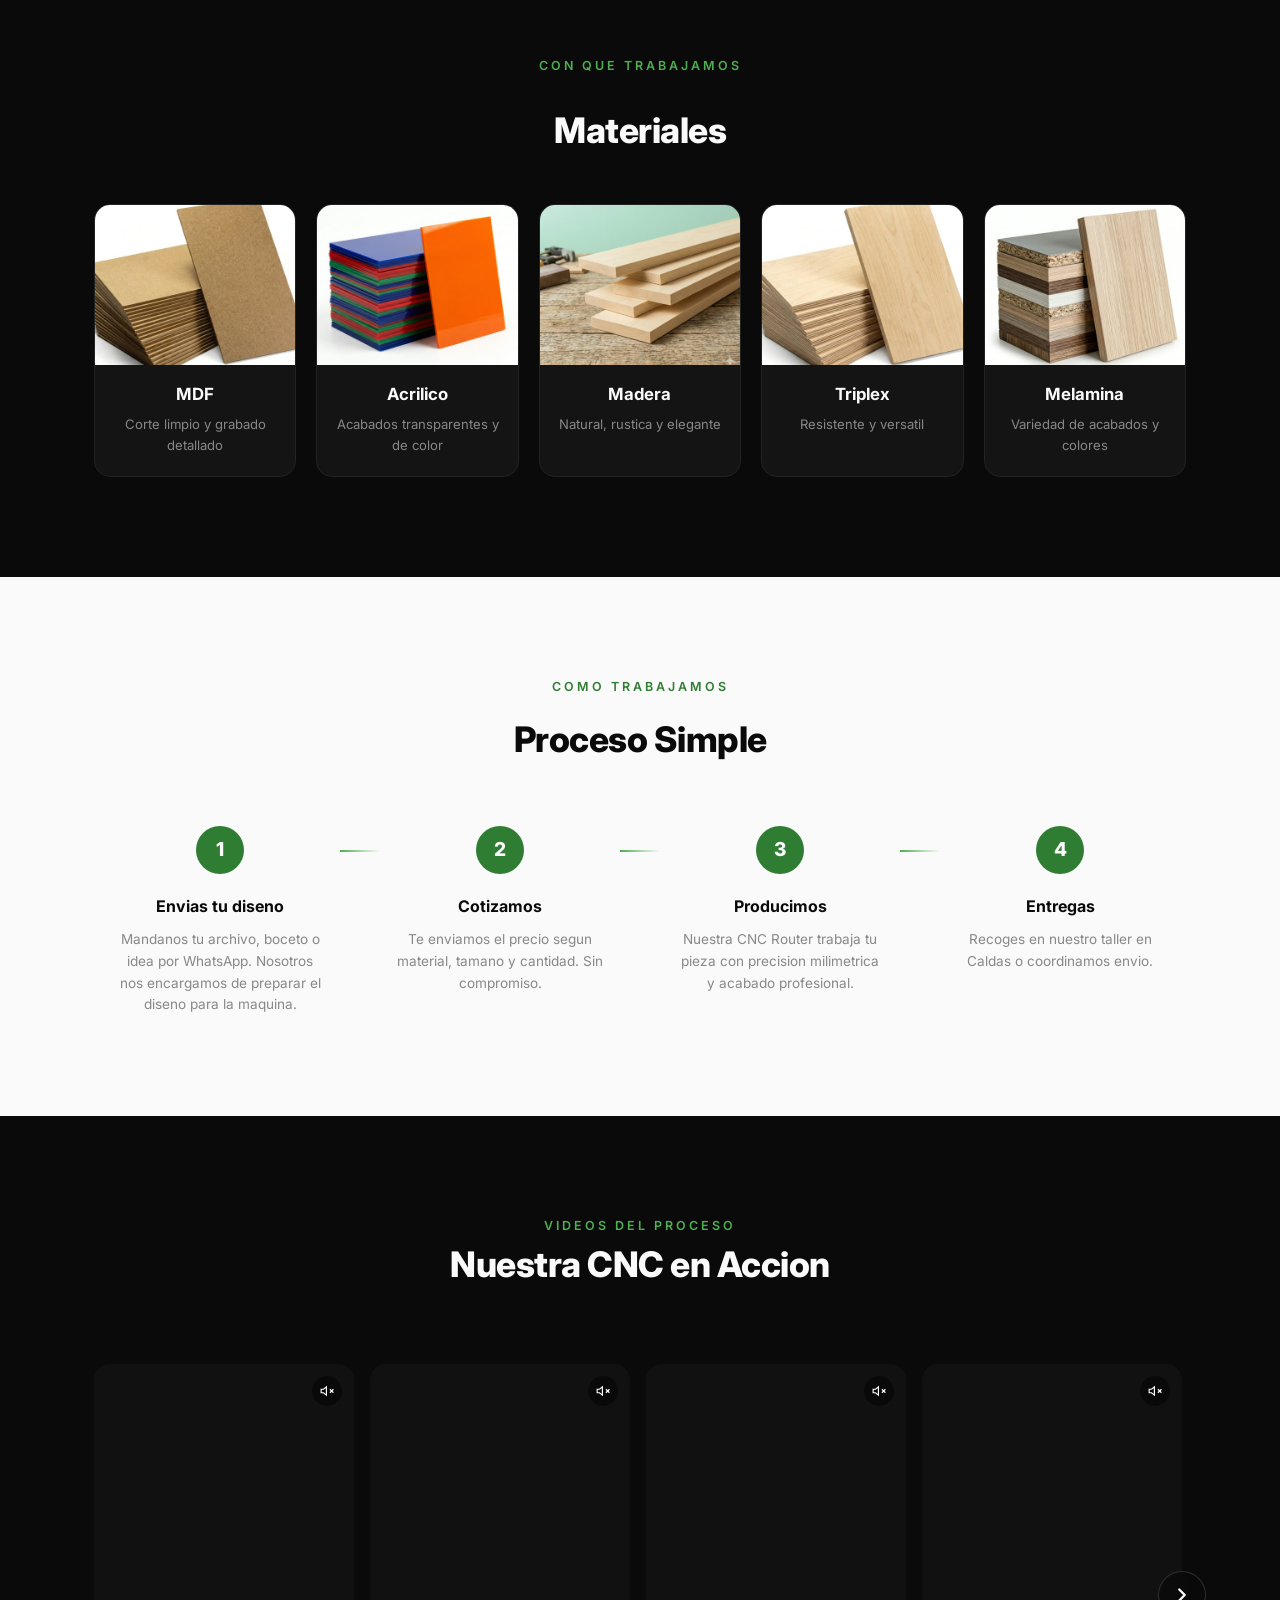
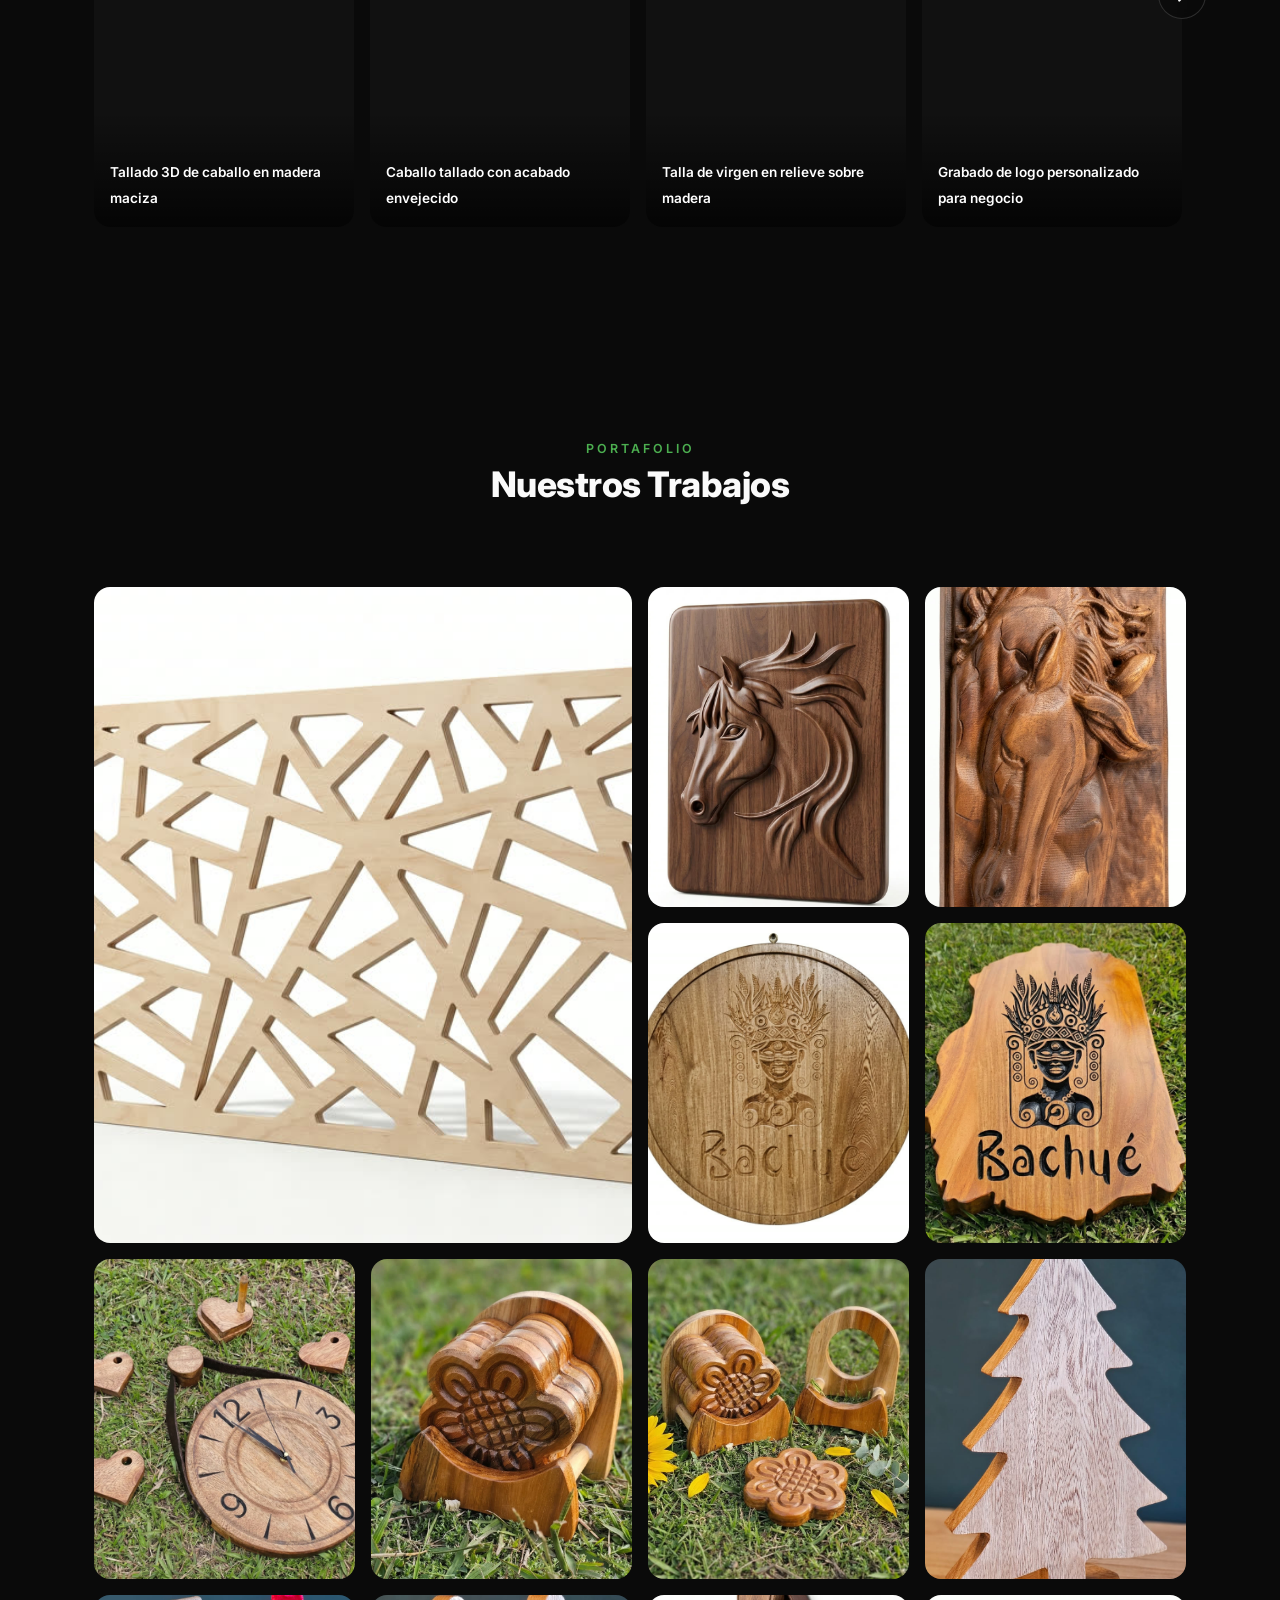
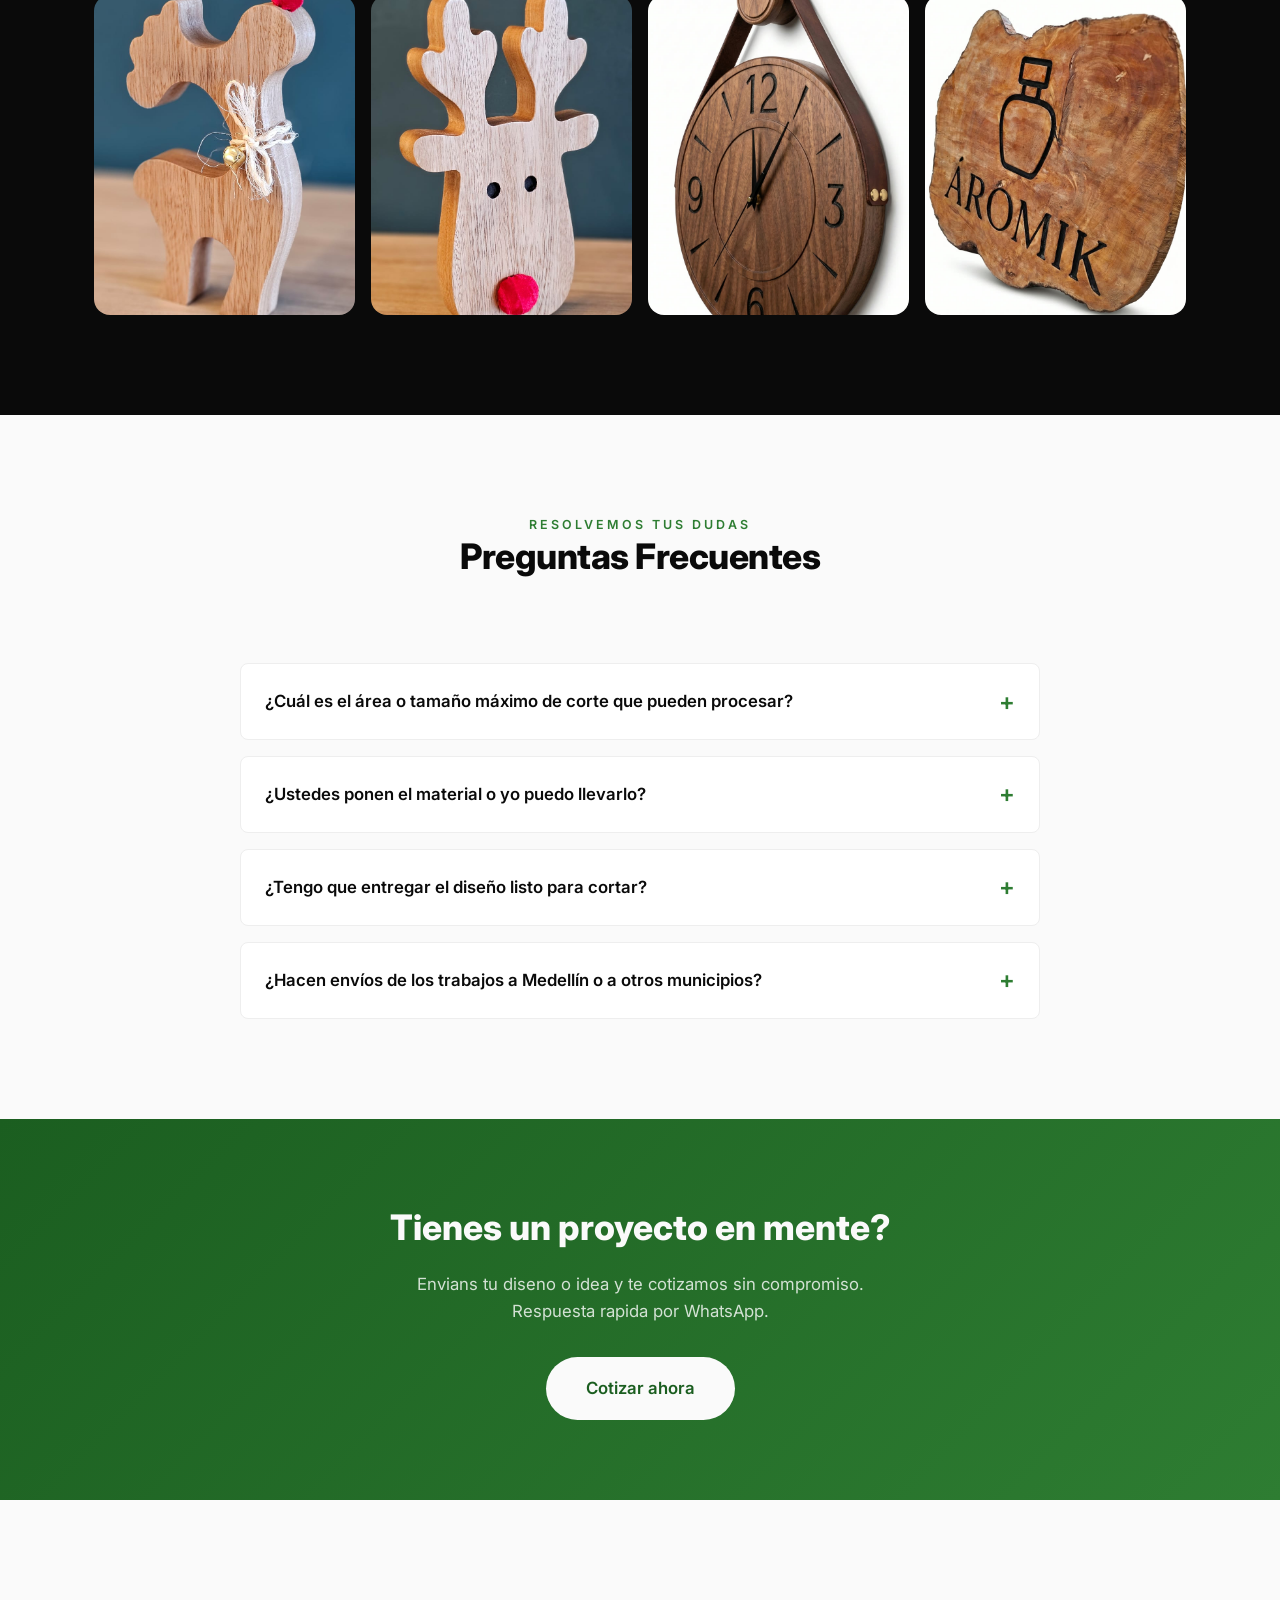
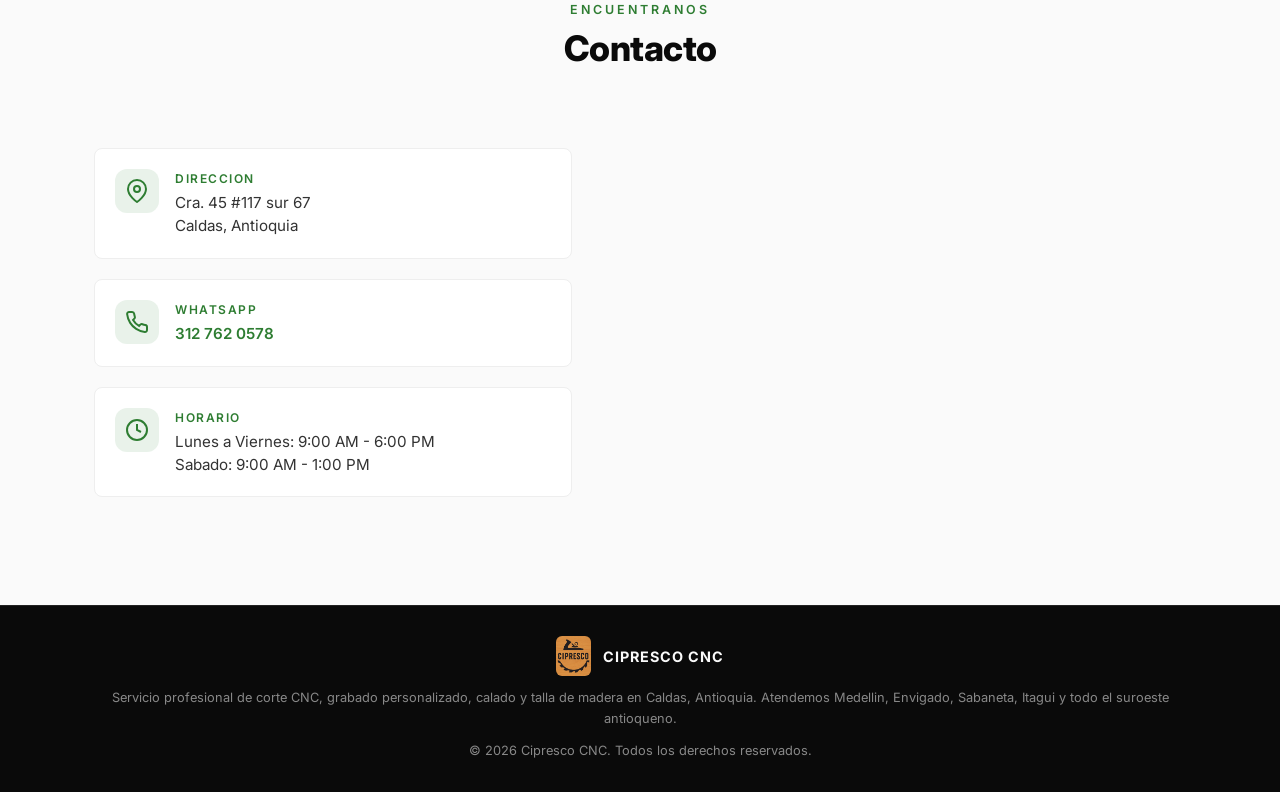
==== commit 00896e6d: "feat(videos): flechas para pasar entre videos y version en CSS/JS - Modal de video con flechas anter" ====
--- a/index.html
+++ b/index.html
@@ -268,7 +268,7 @@
     <link rel="icon" type="image/jpeg" href="Fotos/logo.jpg">
     <link rel="apple-touch-icon" href="Fotos/logo.jpg">
 
-    <link rel="stylesheet" href="css/styles.css">
+    <link rel="stylesheet" href="css/styles.css?v=20261027">
     <link rel="preconnect" href="https://fonts.googleapis.com">
     <link href="https://fonts.googleapis.com/css2?family=Inter:wght@300;400;500;600;700;800&display=swap" rel="stylesheet">
 </head>
@@ -783,6 +783,8 @@
     <!-- Video Modal -->
     <div class="video-modal" id="videoModal">
         <button class="video-modal-close" id="videoModalClose" aria-label="Cerrar">&times;</button>
+        <button class="lightbox-prev" id="videoModalPrev" aria-label="Video anterior">&#8249;</button>
+        <button class="lightbox-next" id="videoModalNext" aria-label="Video siguiente">&#8250;</button>
         <video id="videoModalPlayer" controls playsinline></video>
         <button class="share-btn" id="videoModalShare" type="button" aria-label="Compartir este video por WhatsApp">
             <svg viewBox="0 0 32 32" width="18" height="18" fill="currentColor" aria-hidden="true"><path d="M16.01 2.93A13.07 13.07 0 002.93 16a12.94 12.94 0 001.88 6.72L2.93 29.07l6.56-1.81A13.06 13.06 0 1016.01 2.93zm0 23.9a10.82 10.82 0 01-5.52-1.51l-.4-.23-3.89 1.07 1.04-3.78-.27-.42a10.84 10.84 0 1110.04 4.87zm5.94-8.12c-.33-.16-1.93-.95-2.23-1.06s-.52-.16-.73.17-.84 1.06-1.03 1.28-.38.25-.71.08a8.93 8.93 0 01-2.64-1.63 9.93 9.93 0 01-1.83-2.27c-.19-.33 0-.5.14-.67.16-.16.33-.41.5-.62s.22-.33.33-.56.06-.42-.03-.58-.73-1.76-1-2.41-.53-.55-.73-.56h-.62a1.2 1.2 0 00-.87.41 3.66 3.66 0 00-1.14 2.72 6.35 6.35 0 001.33 3.38 14.53 14.53 0 005.57 4.93c.78.34 1.39.54 1.86.69a4.5 4.5 0 002.06.13 3.37 3.37 0 002.22-1.56 2.74 2.74 0 00.19-1.56c-.06-.14-.25-.22-.52-.38z"/></svg>
@@ -802,6 +804,6 @@
         </button>
     </div>
 
-    <script src="js/main.js"></script>
+    <script src="js/main.js?v=20261027"></script>
 </body>
 </html>
